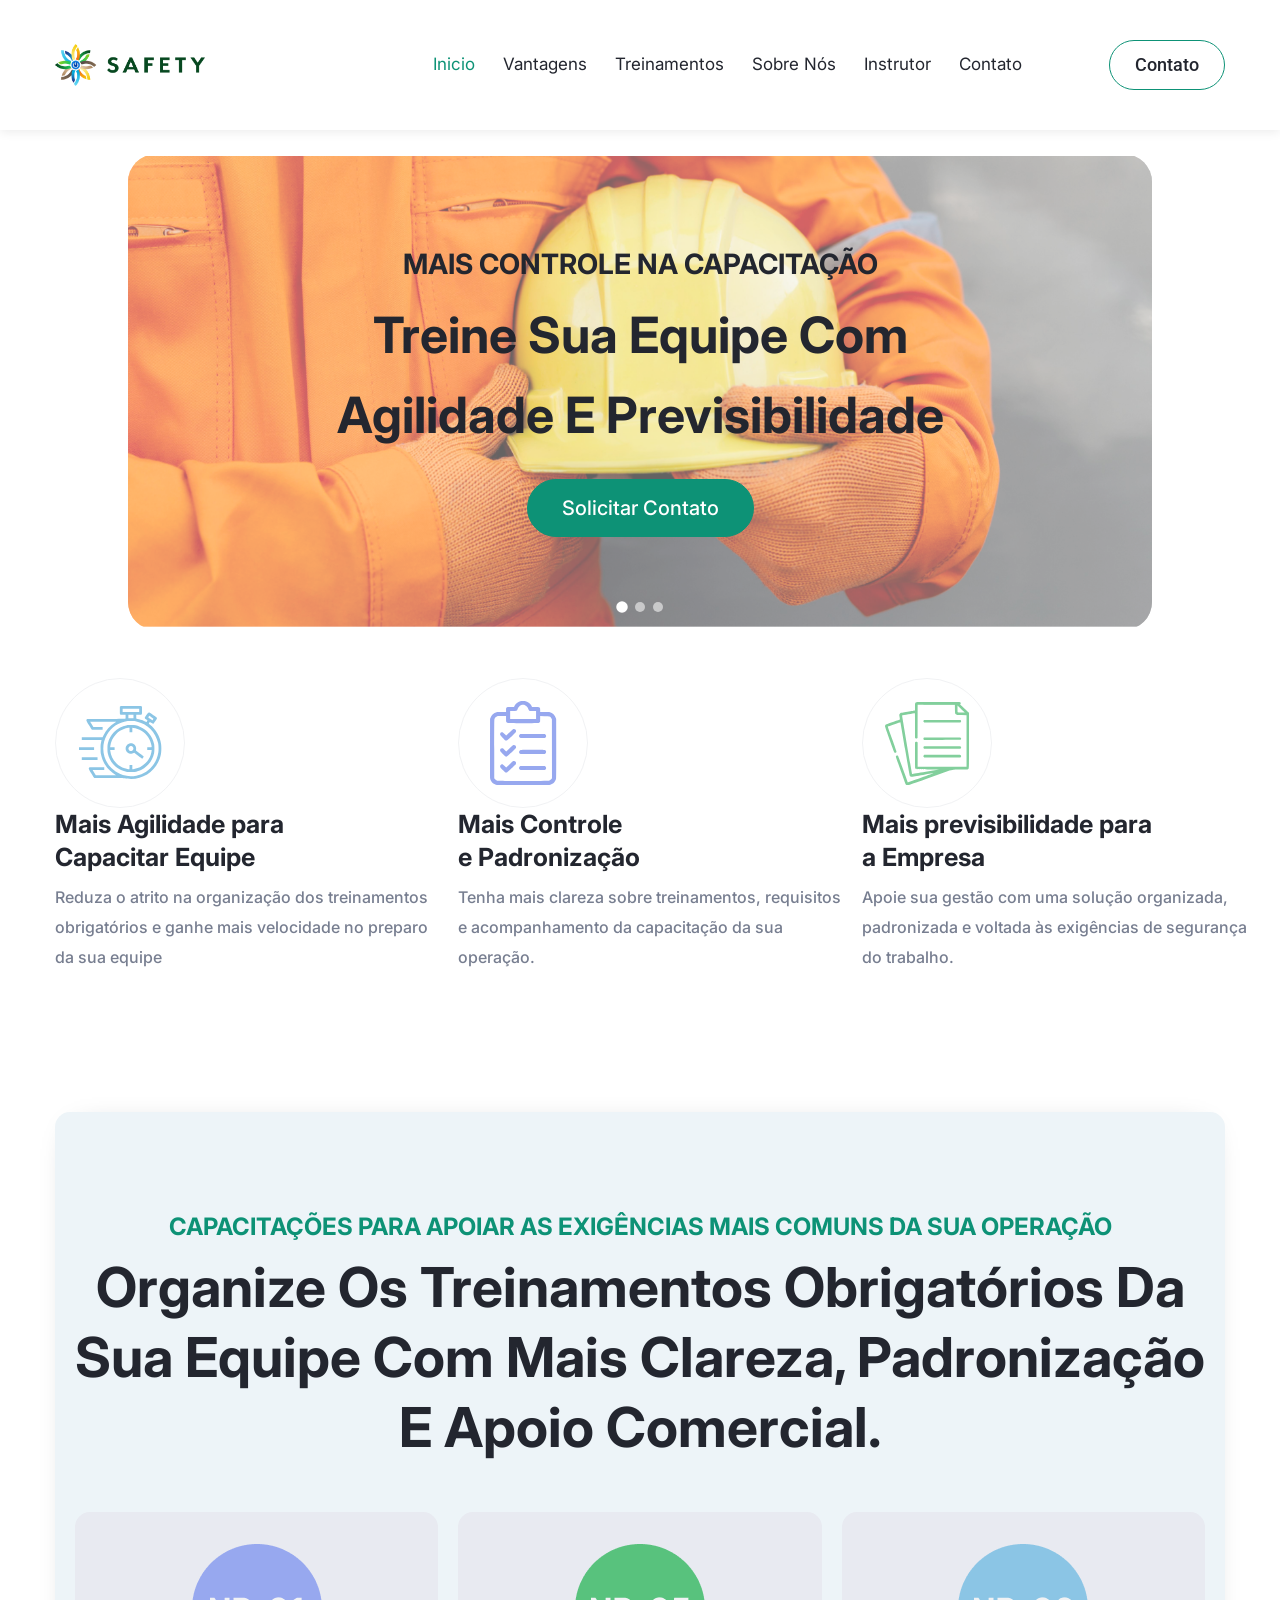
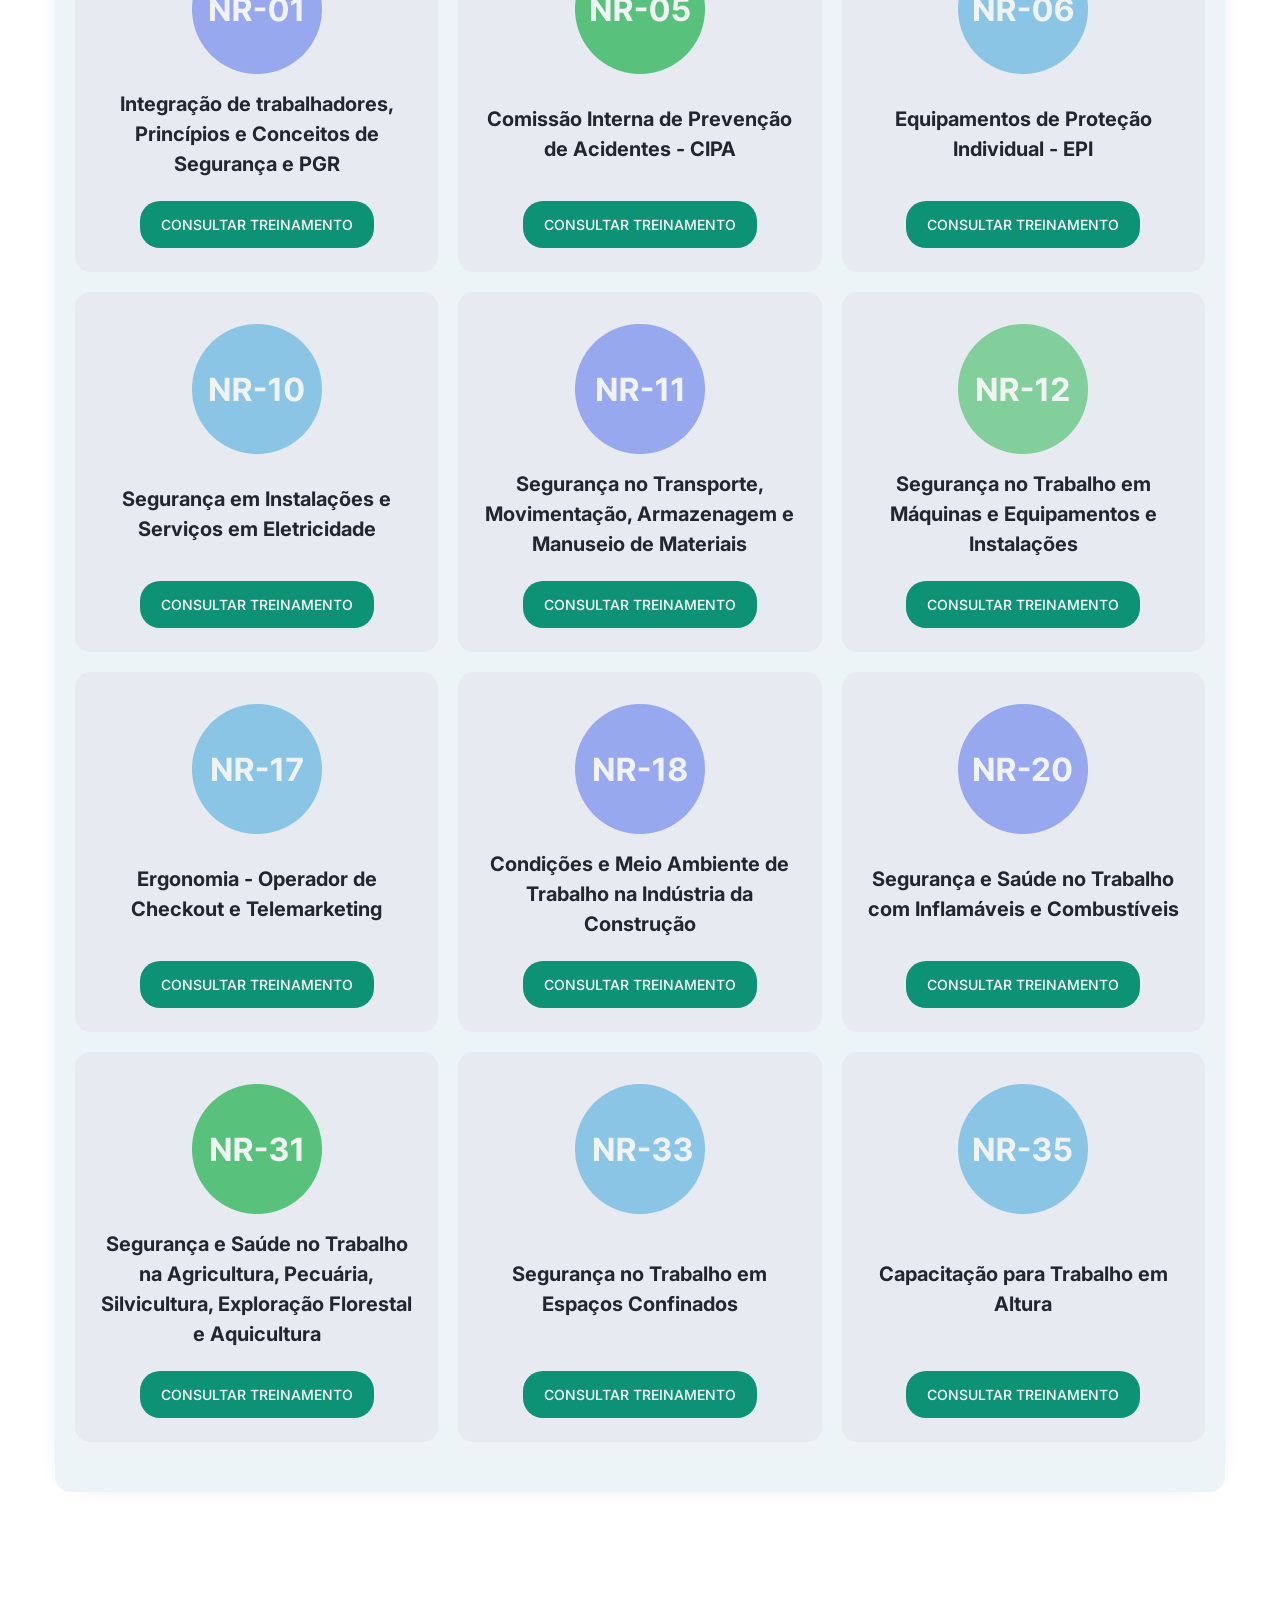
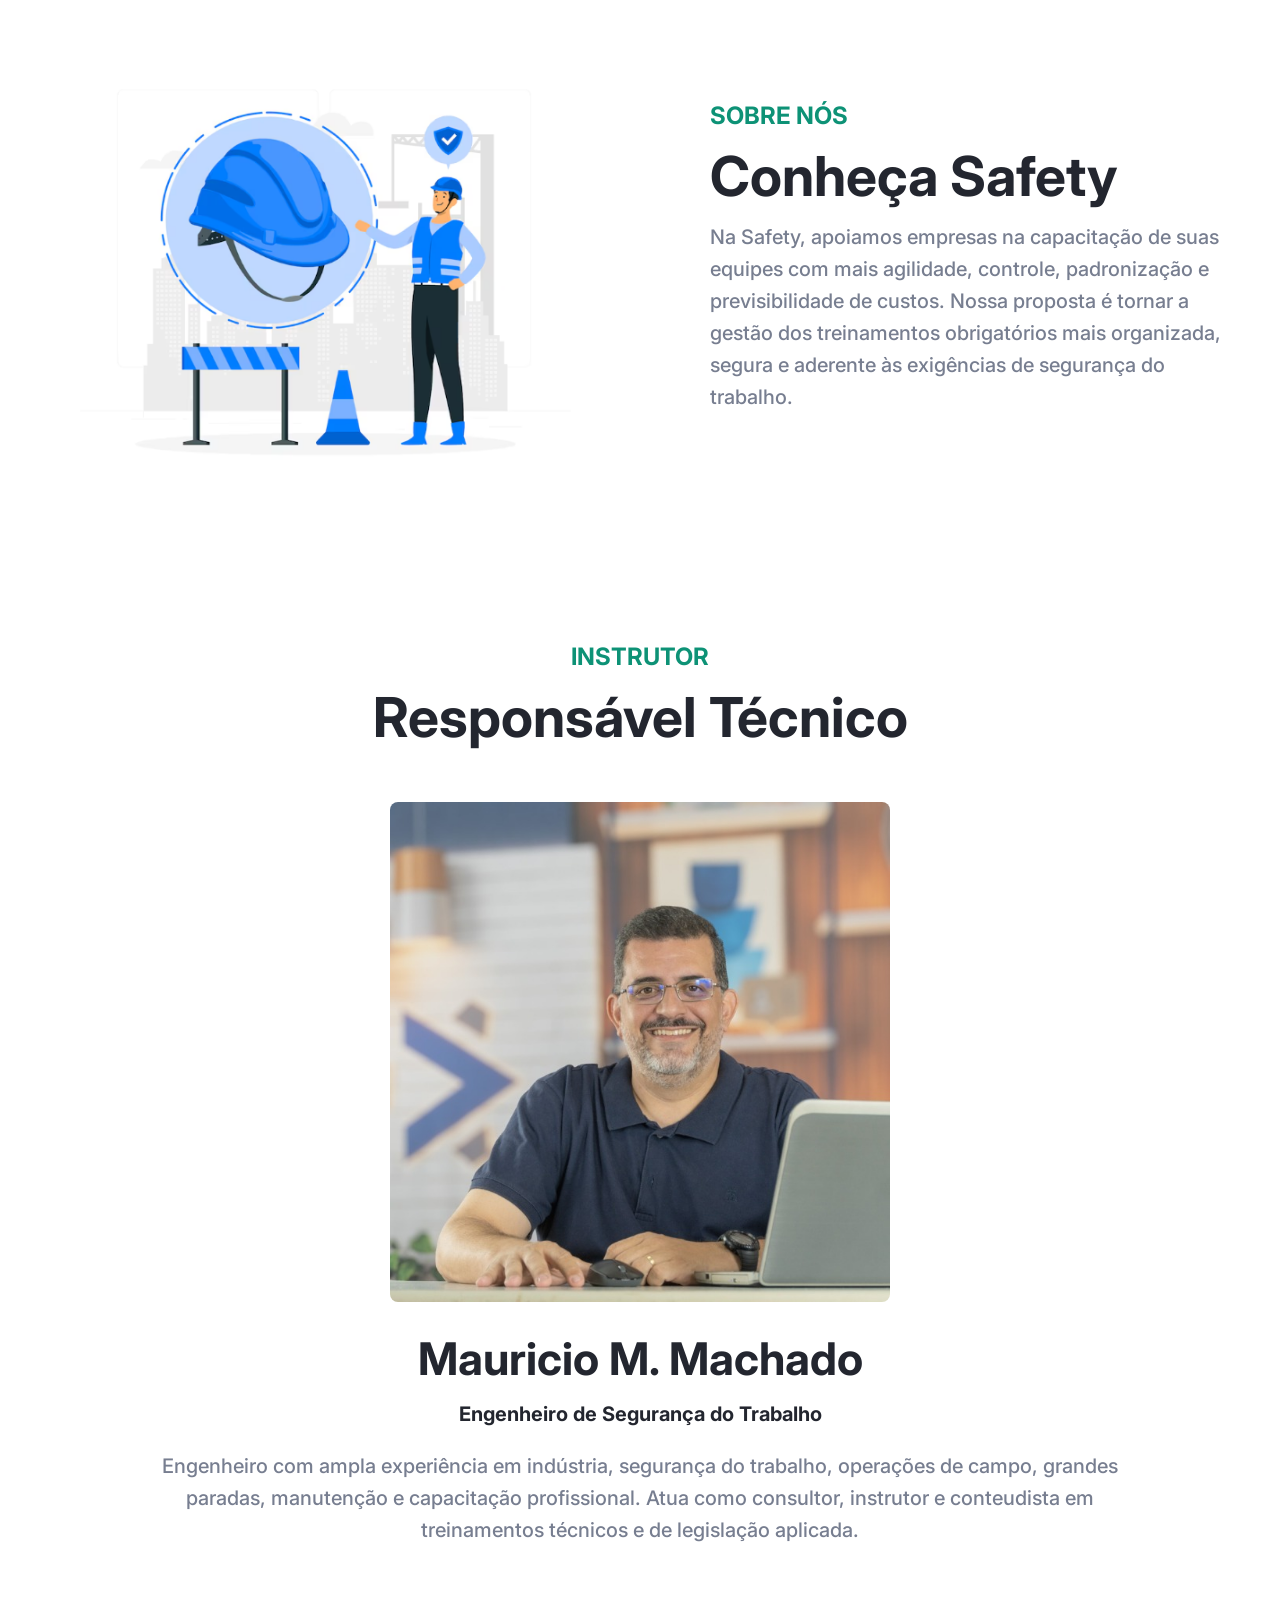
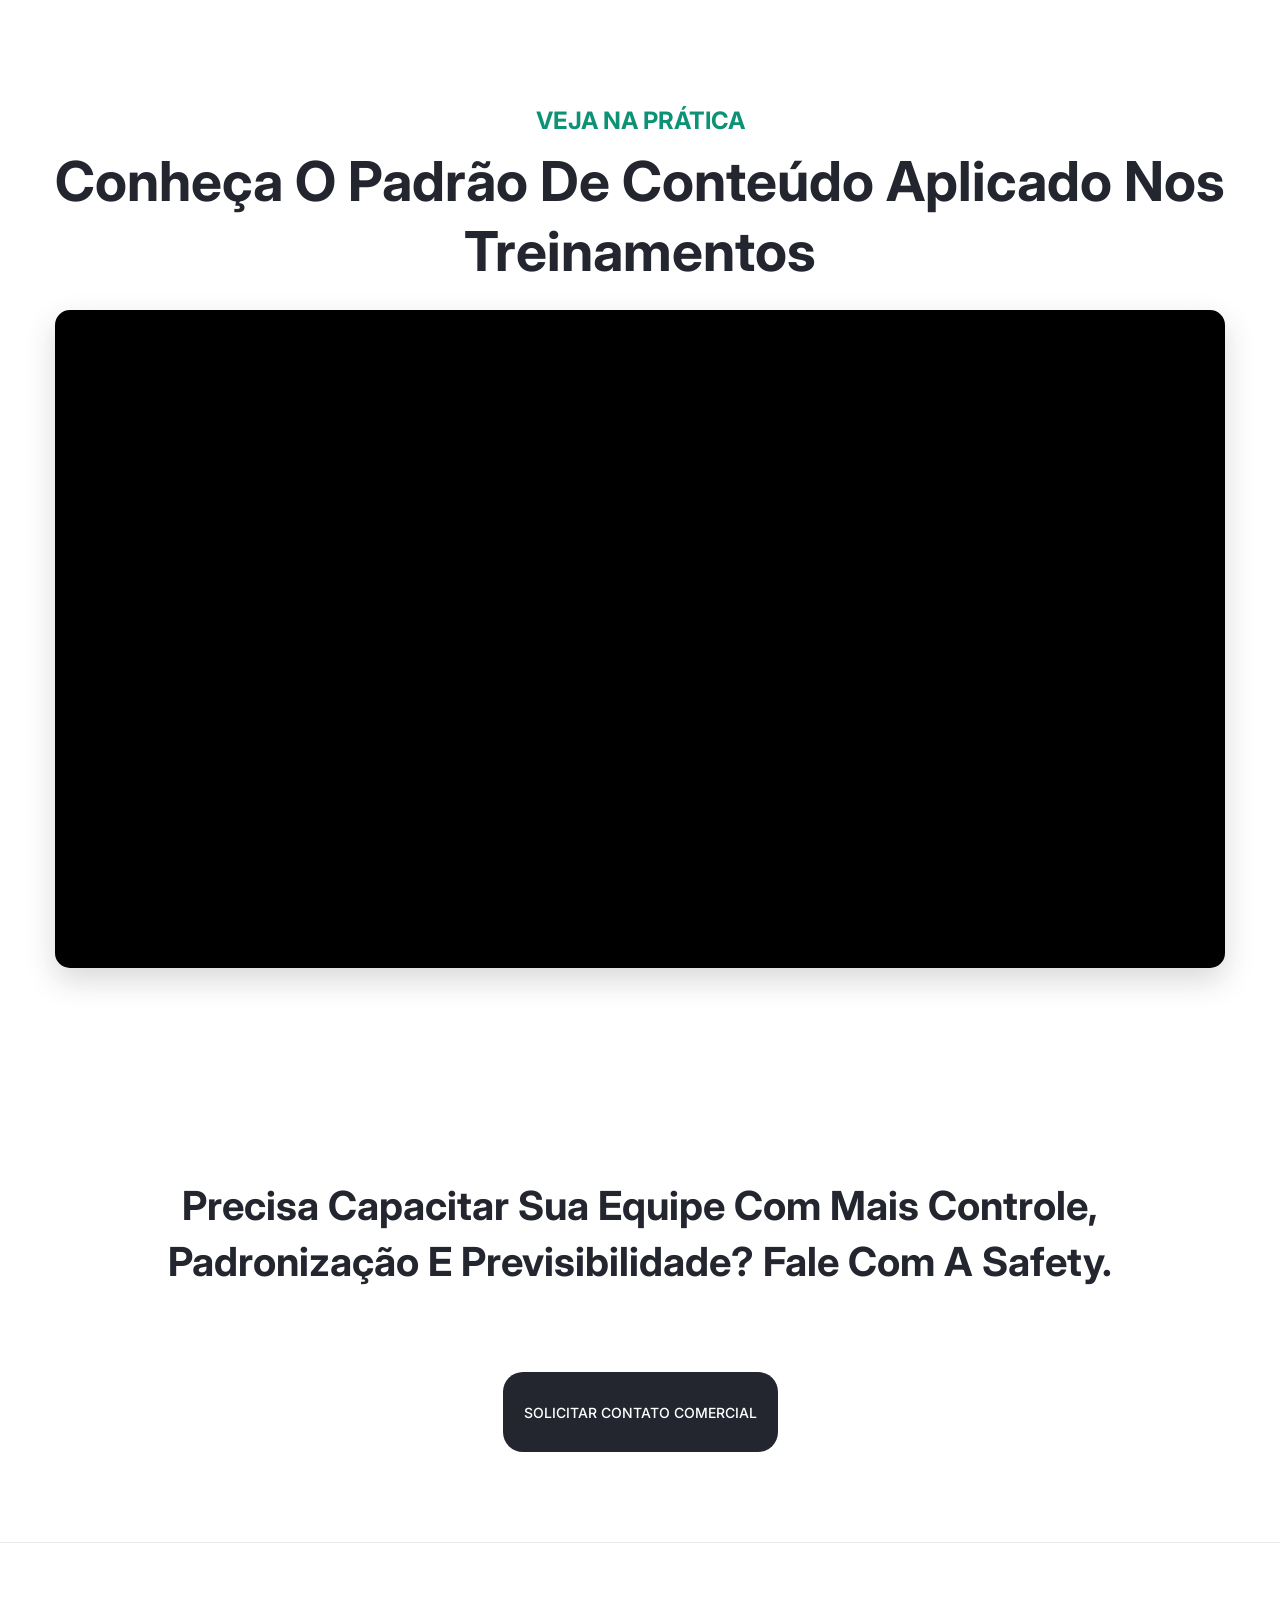
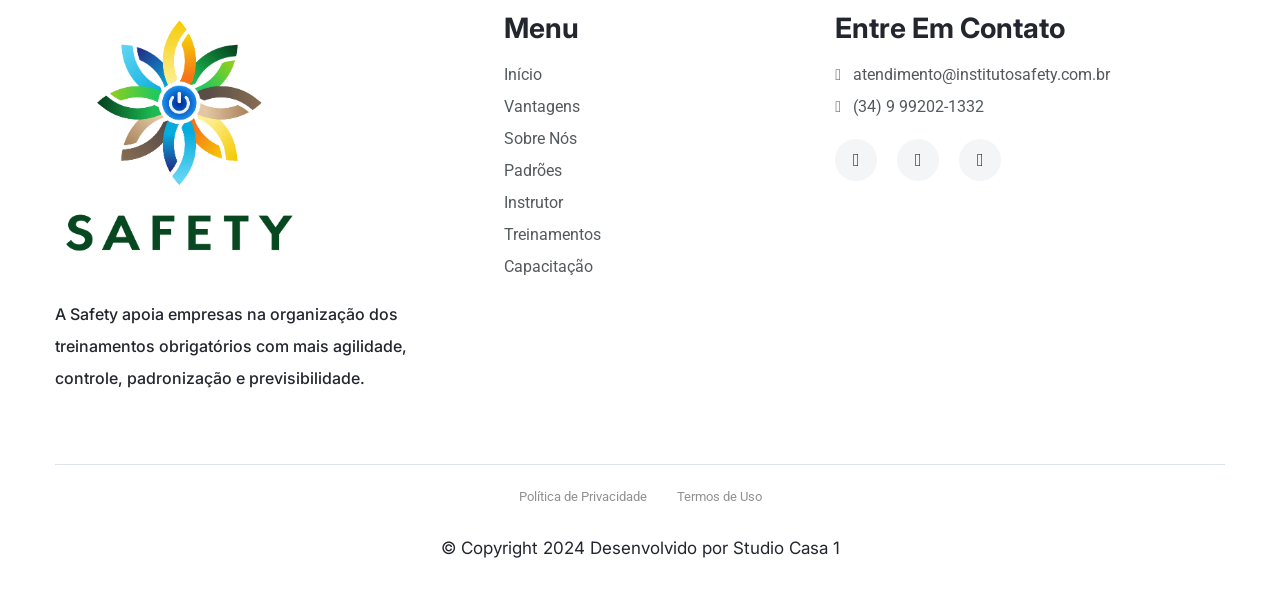
==== index.html @ 274b5aa4 "posicionamento header" ====
<!DOCTYPE html>

<html lang="pt-BR">
<head>
<title>Instituto Safety - Treinamentos Online de Segurança do Trabalho</title>
<meta content="Instituto Safety - Treinamentos online de segurança do trabalho. Treine com praticidade, sem sair do lugar, rápido, fácil e online!" name="description"/>
<meta charset="utf-8"/>
<meta content="width=device-width, initial-scale=1.0" name="viewport"/>
<link href="assets/images/cropped-logo-mauricio-16-32x32.png" rel="icon" sizes="32x32" type="image/png"/>
<link href="assets/images/cropped-logo-mauricio-16-192x192.png" rel="icon" sizes="192x192" type="image/png"/>
<link href="assets/images/cropped-logo-mauricio-16-180x180.png" rel="apple-touch-icon"/>
<link href="https://fonts.googleapis.com" rel="preconnect"/>
<link crossorigin="" href="https://fonts.gstatic.com" rel="preconnect"/>
<link href="https://fonts.googleapis.com/css2?family=Roboto:wght@300;400;500;700&amp;family=Inter:wght@400;500;600;700;800&amp;display=swap" rel="stylesheet"/>
<link href="assets/css/font-awesome.min.css" rel="stylesheet"/>
<link href="assets/css/fa-brands.min.css" rel="stylesheet"/>
<link href="assets/css/fa-solid.min.css" rel="stylesheet"/>
<link href="assets/css/style.css" rel="stylesheet"/>
</head>
<body>
<header class="site-header" id="topo">
<div class="container site-header__container">
<div class="site-header__brand">
<a aria-label="Instituto Safety - Início" href="index.html">
<img alt="Instituto Safety" src="assets/images/logo-mauricio-02.png"/>
</a>
</div>
<nav aria-label="Navegação principal" class="site-nav">
<button aria-controls="primary-menu" aria-expanded="false" class="site-nav__toggle" type="button">
  <span class="sr-only">Abrir menu</span>
  <span class="hamburger"></span>
  
</button>
<ul class="site-nav__menu" id="primary-menu">
<li><a href="index.html#inicio">Inicio</a></li>
<li><a href="index.html#vantagens">Vantagens</a></li>
<li><a href="index.html#treinamentos">Treinamentos</a></li>
<li><a href="index.html#sobre">Sobre Nós</a></li>
<li><a href="index.html#instrutor">Instrutor</a></li>
<li><a href="index.html#contato">Contato</a></li>
</ul>
</nav>
<div class="site-header__cta">
<a class="button button--outline" href="https://api.whatsapp.com/send?phone=5534992021332" rel="noopener" target="_blank">contato</a>
</div>
</div>
</header>
<main id="conteudo">
<section aria-label="Apresentação" class="hero" id="inicio">
<div class="hero-slider" data-autoplay="20000">
<div class="hero-slider__track">
    <!--SLIDE 1-->
<article aria-hidden="false" class="hero-slide is-active" data-slide="1">
<div class="hero-slide__bg" style="background-image: url('./assets/images/safety-nr1-curso-1-1.png');"></div>
<div class="hero-slide__overlay"></div>
<div class="hero-slide__inner">
<div class="hero-slide__content">
<p class="hero-slide__eyebrow">Mais controle na capacitação</p>
<h2 class="hero-slide__title">Treine sua equipe com agilidade e previsibilidade</h2>
<a class="hero-slide__button" href="https://api.whatsapp.com/send?phone=5534992021332" rel="noopener" target="_blank">Solicitar Contato</a>
</div>
</div>
</article>

<!--SLIDE 2-->
<article aria-hidden="true" class="hero-slide" data-slide="2">
<div class="hero-slide__bg" style="background-image: url('./assets/images/serious-man-looking-laptop-scaled.jpg');"></div>
<div class="hero-slide__overlay"></div>
<div class="hero-slide__inner">
<div class="hero-slide__content">
<p class="hero-slide__eyebrow">Mais organização, padronização</p>
<h2 class="hero-slide__title"> e conformidade com as exigências de segurança do trabalho</h2>
<a class="hero-slide__button" href="https://api.whatsapp.com/send?phone=5534992021332" rel="noopener" target="_blank">Falar com Especialista</a>
</div>
</div>
</article>

<!--SLIDE 3-->
<article aria-hidden="true" class="hero-slide" data-slide="3">
<div class="hero-slide__bg" style="background-image: url('./assets/images/men-warehouse-working-laptop-scaled.jpg');"></div>
<div class="hero-slide__overlay"></div>
<div class="hero-slide__inner">
<div class="hero-slide__content">
<p class="hero-slide__eyebrow">Conformidade com mais clareza</p>
<h2 class="hero-slide__title">Apoio para empresas que precisam capacitar equipes com eficiencia</h2>
<a class="hero-slide__button" href="https://api.whatsapp.com/send?phone=5534992021332" rel="noopener" target="_blank">Quero Entender a Solução</a>
</div>
</div>
</article>
</div>

<!--BOTÕES QUE CONTROLAM OS SLIDES-->
<div aria-label="Paginação do slider" class="hero-slider__pagination">
<button aria-label="Ir para slide 1" class="hero-slider__dot is-active" data-slide="0" type="button"></button>
<button aria-label="Ir para slide 2" class="hero-slider__dot" data-slide="1" type="button"></button>
<button aria-label="Ir para slide 3" class="hero-slider__dot" data-slide="2" type="button"></button>
</div>
</div>
</section>

<!--SEÇÃO HORIZONTAL DAS VANTAGENS-->
<section class="section section--features" id="vantagens">
<div class="container-vantagens">
<div class="features-grid">
<article class="feature-card reveal" style="--delay:120ms">
<div class="feature-card__icon"><img alt="" src="assets/images/Frame-23.svg"/>
<div class="feature-card__body">
<h2>Mais Agilidade para<br>Capacitar Equipe</h2>
<p>Reduza o atrito na organização dos treinamentos obrigatórios e ganhe mais velocidade no preparo da sua equipe</p>
</div></div>
</article>
<article class="feature-card reveal" style="--delay:240ms">
<div class="feature-card__icon"><img alt="" src="assets/images/Frame-24.svg"/>
<div class="feature-card__body">
<h2>Mais Controle <br>e Padronização</h2>
<p>Tenha mais clareza sobre treinamentos, requisitos e acompanhamento da capacitação da sua operação.</p>
</div></div>
</article>
<article class="feature-card reveal" style="--delay:360ms">
<div class="feature-card__icon"><img alt="" src="assets/images/Frame-9.svg"/>
<div class="feature-card__body">
<h2>Mais previsibilidade para<br>a Empresa</h2>
<p>Apoie sua gestão com uma solução organizada, padronizada e voltada às exigências de segurança do trabalho.</p>
</div></div>
</div>
</article>
</div>
</div>
</section>

<!--SEÇÃO DE TREINAMENTOS-->

<section class="section section--trainings" id="treinamentos">
<div class="container trainings-shell">
<p class="eyebrow eyebrow--center trainings-shell__eyebrow">Capacitações para apoiar as exigências mais comuns da sua operação</p>
<h2 class="section-title section-title--center">Organize os treinamentos obrigatórios da sua equipe com mais clareza, padronização e apoio comercial.</h2>
<div class="trainings-grid">
<article class="training-card">
<div class="training-card__icon"><img alt="" src="assets/images/nr-01.png"/></div>
<div class="training-card__content">
<h3>Integração de trabalhadores, Princípios e Conceitos de Segurança e PGR</h3>
</div>
<div class="training-card__action">
<a class="button button--pill" href="https://api.whatsapp.com/send?phone=5534992021332" rel="noopener" target="_blank">Consultar Treinamento</a>
</div>
</article>
<article class="training-card">
<div class="training-card__icon"><img alt="" src="assets/images/nr-05.png"/></div>
<div class="training-card__content">
<h3>Comissão Interna de Prevenção de Acidentes - CIPA</h3>
</div>
<div class="training-card__action">
<a class="button button--pill" href="https://api.whatsapp.com/send?phone=5534992021332" rel="noopener" target="_blank">Consultar Treinamento</a>
</div>
</article>
<article class="training-card">
<div class="training-card__icon"><img alt="" src="assets/images/Group-3.png"/></div>
<div class="training-card__content">
<h3>Equipamentos de Proteção Individual - EPI</h3>
</div>
<div class="training-card__action">
<a class="button button--pill" href="https://api.whatsapp.com/send?phone=5534992021332" rel="noopener" target="_blank">Consultar Treinamento</a>
</div>
</article>
<article class="training-card">
<div class="training-card__icon"><img alt="" src="assets/images/Group-4.png"/></div>
<div class="training-card__content">
<h3>Segurança em Instalações e Serviços em Eletricidade</h3>
</div>
<div class="training-card__action">
<a class="button button--pill" href="https://api.whatsapp.com/send?phone=5534992021332" rel="noopener" target="_blank">Consultar Treinamento</a>
</div>
</article>
<article class="training-card">
<div class="training-card__icon"><img alt="" src="assets/images/Group-5.png"/></div>
<div class="training-card__content">
<h3>Segurança no Transporte, Movimentação, Armazenagem e Manuseio de Materiais</h3>
</div>
<div class="training-card__action">
<a class="button button--pill" href="https://api.whatsapp.com/send?phone=5534992021332" rel="noopener" target="_blank">Consultar Treinamento</a>
</div>
</article>
<article class="training-card">
<div class="training-card__icon"><img alt="" src="assets/images/Group-6.png"/></div>
<div class="training-card__content">
<h3>Segurança no Trabalho em Máquinas e Equipamentos e Instalações</h3>
</div>
<div class="training-card__action">
<a class="button button--pill" href="https://api.whatsapp.com/send?phone=5534992021332" rel="noopener" target="_blank">Consultar Treinamento</a>
</div>
</article>
<article class="training-card">
<div class="training-card__icon"><img alt="" src="assets/images/Group-8.png"/></div>
<div class="training-card__content">
<h3>Ergonomia - Operador de Checkout e Telemarketing</h3>
</div>
<div class="training-card__action">
<a class="button button--pill" href="https://api.whatsapp.com/send?phone=5534992021332" rel="noopener" target="_blank">Consultar Treinamento</a>
</div>
</article>
<article class="training-card">
<div class="training-card__icon"><img alt="" src="assets/images/Group-9-1.png"/></div>
<div class="training-card__content">
<h3>Condições e Meio Ambiente de Trabalho na Indústria da Construção</h3>
</div>
<div class="training-card__action">
<a class="button button--pill" href="https://api.whatsapp.com/send?phone=5534992021332" rel="noopener" target="_blank">Consultar Treinamento</a>
</div>
</article>
<article class="training-card">
<div class="training-card__icon"><img alt="" src="assets/images/Group-10.png"/></div>
<div class="training-card__content">
<h3>Segurança e Saúde no Trabalho com Inflamáveis e Combustíveis</h3>
</div>
<div class="training-card__action">
<a class="button button--pill" href="https://api.whatsapp.com/send?phone=5534992021332" rel="noopener" target="_blank">Consultar Treinamento</a>
</div>
</article>
<article class="training-card">
<div class="training-card__icon"><img alt="" src="assets/images/Group-11.png"/></div>
<div class="training-card__content">
<h3>Segurança e Saúde no Trabalho na Agricultura, Pecuária, Silvicultura, Exploração Florestal e Aquicultura</h3>
</div>
<div class="training-card__action">
<a class="button button--pill" href="https://api.whatsapp.com/send?phone=5534992021332" rel="noopener" target="_blank">Consultar Treinamento</a>
</div>
</article>
<article class="training-card">
<div class="training-card__icon"><img alt="" src="assets/images/Group-12.png"/></div>
<div class="training-card__content">
<h3>Segurança no Trabalho em Espaços Confinados</h3>
</div>
<div class="training-card__action">
<a class="button button--pill" href="https://api.whatsapp.com/send?phone=5534992021332" rel="noopener" target="_blank">Consultar Treinamento</a>
</div>
</article>
<article class="training-card">
<div class="training-card__icon"><img alt="" src="assets/images/Group-13.png"/></div>
<div class="training-card__content">
<h3>Capacitação para Trabalho em Altura</h3>
</div>
<div class="training-card__action">
<a class="button button--pill" href="https://api.whatsapp.com/send?phone=5534992021332" rel="noopener" target="_blank">Consultar Treinamento</a>
</div>
</article>
</div>
</div>
</section>

<!--seção sobre nós-->

<section class="section section--about" id="sobre">
<div class="container about-grid">
<div class="about-grid__media reveal">
<img alt="Dashboard Instituto Safety" src="assets/images/Captura-de-tela-2024-03-26-144042.png"/>
</div>
<div class="about-grid__content">
<p class="eyebrow">Sobre nós</p>
<h2 class="section-title">Conheça Safety</h2>
<p class="lead">Na Safety, apoiamos empresas na capacitação de suas equipes com mais agilidade, controle, padronização e previsibilidade de custos. Nossa proposta é tornar a gestão dos treinamentos obrigatórios mais organizada, segura e aderente às exigências de segurança do trabalho.</p>
</div>
</div>
</section>


<section class="section section--instructor" id="instrutor">
<div class="container">
<p class="eyebrow eyebrow--center">Instrutor</p>
<h2 class="section-title section-title--center">Responsável técnico</h2>
<article class="instructor-card reveal">
<div class="instructor-card__photo">
<img alt="Mauricio M. Machado" src="assets/images/Mauricio-M-Machado.jpeg"/>
</div>
<div class="instructor-card__body">
<h3>Mauricio M. Machado</h3>
<p class="instructor-card__role"><strong>Engenheiro de Segurança do Trabalho</strong></p>
<p>Engenheiro com ampla experiência em indústria, segurança do trabalho, operações de campo, grandes paradas, manutenção e capacitação profissional. Atua como consultor, instrutor e conteudista em treinamentos técnicos e de legislação aplicada.</p>
</div>
</article>
</div>
</section>


<section class="section section--video" id="capacitacao">
<div class="container">
<p class="eyebrow eyebrow--center">Veja na Prática</p>
<h2 class="section-title section-title--center">Conheça o padrão de conteúdo aplicado nos treinamentos</h2>
<div class="video-frame reveal">
<div class="video-frame__ratio">
<iframe allow="accelerometer; autoplay; clipboard-write; encrypted-media; gyroscope; picture-in-picture; web-share" allowfullscreen="" loading="lazy" src="https://www.youtube-nocookie.com/embed/5kz63E_BZTw?start=114&amp;rel=0&amp;modestbranding=1" title="Conteúdo de Capacitação - Instituto Safety"></iframe>
</div>
</div>
</div>
</section>

<!--SEÇÃO FINAL-->

<section class="section section--cta">
<div class="container">
<div class="cta-panel">
<h2>Precisa capacitar sua equipe com mais controle, padronização e previsibilidade? Fale com a Safety.</h2>
</div>
</div>
<div class="training-card__action-final">
<a class="button button--pill-final" href="https://api.whatsapp.com/send?phone=5534992021332" rel="noopener" target="_blank">Solicitar contato comercial</a>
</div>
</section>
</main>

<!--Seção Footer-->

<footer class="site-footer">
<div class="container">
<div class="site-footer__top">
<div class="site-footer__column site-footer__column--brand">
<a aria-label="Instituto Safety - Início" class="site-footer__logo" href="index.html">
<img alt="Instituto Safety" src="assets/images/logo-mauricio-16.png"/>
</a>
<p class="site-footer__summary">A Safety apoia empresas na organização dos treinamentos obrigatórios com mais agilidade, controle, padronização e previsibilidade.</p>
</div>
<div class="site-footer__column">
<h2 class="site-footer__title">menu</h2>
<ul class="site-footer__links">
<li><a href="index.html#inicio">Início</a></li>
<li><a href="index.html#vantagens">Vantagens</a></li>
<li><a href="index.html#sobre">Sobre Nós</a></li>
<li><a href="index.html#normas">Padrões</a></li>
<li><a href="index.html#instrutor">Instrutor</a></li>
<li><a href="index.html#treinamentos">Treinamentos</a></li>
<li><a href="index.html#capacitacao">Capacitação</a></li>
</ul>
</div>
<div class="site-footer__column" id="contato">
<h2 class="site-footer__title">Entre em Contato</h2>
<ul class="site-footer__contact">
<li><a href="mailto:atendimento@institutosafety.com.br"><i aria-hidden="true" class="far fa-envelope"></i><span>atendimento@institutosafety.com.br</span></a></li>
<li><a href="tel:+5534992021332"><i aria-hidden="true" class="fas fa-phone-alt"></i><span>(34) 9 99202-1332</span></a></li>
</ul>
<div class="site-footer__social">
<a aria-label="LinkedIn" href="https://www.linkedin.com/company/instituto-safety/" rel="noopener" target="_blank"><i aria-hidden="true" class="fab fa-linkedin-in"></i></a>
<a aria-label="YouTube" href="https://www.youtube.com/@institutosafety" rel="noopener" target="_blank"><i aria-hidden="true" class="fab fa-youtube"></i></a>
<a aria-label="Instagram" href="https://www.instagram.com/institutosafety" rel="noopener" target="_blank"><i aria-hidden="true" class="fab fa-instagram"></i></a>
</div>
</div>
</div>
<div class="site-footer__bottom">
<nav aria-label="Links legais" class="site-footer__legal">
<a href="politica-de-privacidade.html">Política de Privacidade</a>
<a href="termos-de-uso.html">Termos de Uso</a>
</nav>
<p class="site-footer__copyright">© Copyright 2024 Desenvolvido por <a href="https://studiocasa1.design/" rel="noopener" target="_blank">Studio Casa 1</a></p>
</div>
</div>
</footer>
<script defer="" src="assets/js/main.js"></script>
<script>
document.addEventListener("DOMContentLoaded", function () {
  const header = document.querySelector(".site-header");

  if (!header) return;

  function handleScroll() {
    if (window.innerWidth <= 768) {
      if (window.scrollY > 50) {
        header.classList.add("header-hidden");
      } else {
        header.classList.remove("header-hidden");
      }
    } else {
      header.classList.remove("header-hidden");
    }
  }

  window.addEventListener("scroll", handleScroll);
  window.addEventListener("resize", handleScroll);
  handleScroll();
});
</script>
</body>
</html>
---- assets/css/fa-brands.min.css ----
/*!
 * Font Awesome Free 5.15.3 by @fontawesome - https://fontawesome.com
 * License - https://fontawesome.com/license/free (Icons: CC BY 4.0, Fonts: SIL OFL 1.1, Code: MIT License)
 */
@font-face{font-family:"Font Awesome 5 Brands";font-style:normal;font-weight:400;font-display:block;src:url(../webfonts/fa-brands-400.eot);src:url(../webfonts/fa-brands-400.eot%3F) format("embedded-opentype"),url(../webfonts/fa-brands-400.woff2) format("woff2"),url(../webfonts/fa-brands-400.woff) format("woff"),url(../webfonts/fa-brands-400.ttf) format("truetype"),url(../webfonts/fa-brands-400.svg) format("svg")}.fab{font-family:"Font Awesome 5 Brands";font-weight:400}
---- assets/css/fa-solid.min.css ----
/*!
 * Font Awesome Free 5.15.3 by @fontawesome - https://fontawesome.com
 * License - https://fontawesome.com/license/free (Icons: CC BY 4.0, Fonts: SIL OFL 1.1, Code: MIT License)
 */
@font-face{font-family:"Font Awesome 5 Free";font-style:normal;font-weight:900;font-display:block;src:url(../webfonts/fa-solid-900.eot);src:url(../webfonts/fa-solid-900.eot%3F) format("embedded-opentype"),url(../webfonts/fa-solid-900.woff2) format("woff2"),url(../webfonts/fa-solid-900.woff) format("woff"),url(../webfonts/fa-solid-900.ttf) format("truetype"),url(../webfonts/fa-solid-900.svg) format("svg")}.fa,.fas{font-family:"Font Awesome 5 Free";font-weight:900}
---- assets/css/style.css ----
:root{
  --color-primary:#0d9276;
  --color-dark:#23262f;
  --color-text:#777e90;
  --color-muted:#909192;
  --color-surface:#ffffff;
  --color-soft:#edf4f8;
  --color-soft-alt:#e8eaf1;
  --shadow-soft:0 0 33px -25px #87888a;
  --shadow-header:0 2px 10px rgba(0,0,0,.08);
  --shadow-header-strong:0 2px 20px rgba(0,0,0,.15);
  --radius-lg:15px;
  --radius-pill:20px;
  --container:1170px;
  --header-height:96px;
}

*,
*::before,
*::after{box-sizing:border-box}

html{scroll-behavior:smooth}
body{
  margin:0;
  font-family:"Roboto",sans-serif;
  font-size:16px;
  line-height:1.5;
  color:var(--color-text);
  background:#fff;
}
img{display:block;max-width:100%;height:auto}
a{text-decoration:none;color:inherit}
button{font:inherit}
iframe{border:0;width:100%}

.sr-only,
.skip-link{
  position:absolute;
  width:1px;
  height:1px;
  padding:0;
  margin:-1px;
  overflow:hidden;
  clip:rect(0,0,0,0);
  white-space:nowrap;
  border:0;
}
.skip-link:focus{
  position:fixed;
  top:12px;
  left:12px;
  width:auto;
  height:auto;
  margin:0;
  clip:auto;
  padding:10px 14px;
  background:#000;
  color:#fff;
  z-index:2000;
    align-items: center;

}

.container{
  width:min(100% - 32px, var(--container));
  margin-inline:auto;
  
}

.container-vantagens {
  width:min(100% - 32px, var(--container));
  margin-inline:auto;
  
}

.site-header{
  position:sticky;
  top:0;
  z-index:1000;
  background:#ffffffb0;
  box-shadow:var(--shadow-header);
  transition:box-shadow .3s ease;
  height: 130px;
  display: flex;
    align-items: center;
  justify-content: center;

}
.site-header.is-scrolled{box-shadow:var(--shadow-header-strong)}

.site-header__container{
  min-height:var(--header-height);
  display:grid;
  grid-template-columns:minmax(190px, 290px) 1fr auto;
  align-items:center;
  justify-content: center;
  gap:24px;

}
.site-header__brand img{width:min(100%,150px)}

.site-nav{display:flex;justify-content:center}
.site-nav__menu{
  display:flex;
  flex-wrap:wrap;
  align-items:center;
  justify-content:center;
  gap:4px;
  list-style:none;
  margin:0;
  padding:0;
}
.site-nav__menu a{
  display:block;
  padding:8px 12px;
  font-family:"Inter",sans-serif;
  font-size:17px;
  font-weight:400;
  text-transform:capitalize;
  color:var(--color-dark);
  transition:color .3s ease;
}
.site-nav__menu a:hover,
.site-nav__menu a.is-active{color:var(--color-primary)}
.site-nav__toggle{
  display:none;
  align-items:center;
  justify-content:center;
  width:48px;
  height:48px;
  border:1px solid var(--color-primary);
  border-radius:4px;
  background:transparent;
  color:var(--color-primary);
  cursor:pointer;
}
.site-header__cta{display:flex;justify-content:flex-end}

.button{
  display:inline-flex;
  align-items:center;
  justify-content:center;
  text-align:center;
  border:1px solid transparent;
  transition:all .3s ease;
  cursor:pointer;
}
.button--outline{
  padding:12px 25px;
  border-color:var(--color-primary);
  border-radius:50px;
  color:var(--color-dark);
  background:transparent;
  font-size:18px;
  font-weight:500;
  line-height:24px;
  text-transform:capitalize;
}
.button--outline:hover{
  color:#fff;
  background:var(--color-primary);
}
.button--primary{
  padding:16px 30px;
  border-radius:3px;
  background:var(--color-primary);
  color:#fff;
  font-family:"Inter",sans-serif;
  font-weight:500;
  text-transform:uppercase;
  letter-spacing:.02em;
}
.button--primary:hover{
  transform:translateY(-1px);
  filter:brightness(.95);
}
.button--pill{
  padding:12px 20px;
  border-radius:20px;
  background:var(--color-primary);
  color:#fff;
  font-family:"Inter",sans-serif;
  font-size:14px;
  font-weight:500;
  text-transform:uppercase;
}
.button--pill:hover{transform:translateY(-1px)}


.hero{
  display:flex;
  align-items:center;
  justify-content:center;
  padding:24px 0 48px;
}
.hero-slider{
  position:relative;
  width:min(80vw, var(--container));
  margin:0 auto;
}
.hero-slider__track{
  position:relative;
  width:100%;
  height:476px;
  border-radius:28px;
  overflow:hidden;
}
.hero-slide{
  position:absolute;
  inset:0;
  width:100%;
  height:100%;
  overflow:hidden;
  opacity:0;
  visibility:hidden;
  pointer-events:none;
  transition:opacity 1.2s ease;
}
.hero-slide.is-active{
  opacity:1;
  visibility:visible;
  pointer-events:auto;
  z-index:2;
}
.hero-slide__bg,
.hero-slide__overlay,
.hero-slide__inner{
  position:absolute;
  inset:0;
  z-index:2;
  display:flex;
  align-items:center;
  justify-content:center;
  padding:20px;
  text-align:center;
}
.hero-slide__bg{
  background-repeat:no-repeat;
  background-size:cover;
  background-position:center center;
  z-index:0;
}
.hero-slide__overlay{
  background-color:rgba(255,255,255,.388);
  z-index:1;
}
.hero-slide__inner{
  z-index:2;
  display:flex;
  align-items:center;
  justify-content:center;
  padding:20px;
  text-align:center;
}
.hero-slide__content{
  width:100%;
  max-width:63%;
  margin:0 auto;
}
.hero-slide__eyebrow{
  margin:0 0 14px;
  color:var(--color-dark);
  font-family:"Inter",sans-serif;
  font-size:28px;
  font-weight:700;
  line-height:33px;
  text-transform:uppercase;
  animation:fadeInRight .9s ease both;
}
.hero-slide__title{
  margin:0;
  color:var(--color-dark);
  font-family:"Inter",sans-serif;
  font-size:50px;
  font-weight:700;
  line-height:80px;
  text-transform:capitalize;
  animation:fadeInRight 1.05s ease both;
}
.hero-slide__button{
  display:inline-flex;
  align-items:center;
  justify-content:center;
  margin-top:24px;
  padding:16px 34px;
  border:1px solid var(--color-primary);
  border-radius:100px;
  background-color:var(--color-primary);
  color:#fff;
  font-family:"Inter",sans-serif;
  font-size:20px;
  font-weight:500;
  line-height:24px;
  text-transform:capitalize;
  text-decoration:none;
  white-space:nowrap;
  transition:all .3s ease;
  animation:fadeInRight 1.2s ease both;
}
.hero-slide__button:hover{
  background-color:#fff;
  border-color:#fff;
  color:var(--color-dark);
}
.hero-slider__pagination{
  position:absolute;
  inset:auto 0 18px;
  display:flex;
  justify-content:center;
  gap:8px;
  z-index:3;
}
.hero-slider__dot{
  width:10px;
  height:10px;
  padding:0;
  border:0;
  border-radius:50%;
  background:rgba(255,255,255,.55);
  cursor:pointer;
  transition:background .3s ease, transform .3s ease;
}
.hero-slider__dot.is-active{
  background:#fff;
  transform:scale(1.15);
}

.section{
  padding:70px 0;
  overflow:hidden;
}
.section--features{
  padding-top:0;
}
.eyebrow{
  margin:0 0 10px;
  color:var(--color-primary);
  font-family:"Inter",sans-serif;
  font-size:24px;
  font-weight:700;
  line-height:30px;
  text-transform:uppercase;
}
.eyebrow--center{text-align:center}
.section-title{
  margin:0;
  color:var(--color-dark);
  font-family:"Inter",sans-serif;
  font-size:55px;
  font-weight:700;
  line-height:70px;
  text-transform:capitalize;
}
.section-title--center{text-align:center}
.lead{
  margin:10px 0 20px;
  color:var(--color-text);
  font-family:"Inter",sans-serif;
  font-size:20px;
  font-weight:500;
  line-height:32px;
}

.features-grid{
  display:grid;
  grid-template-columns:repeat(3,minmax(0,1fr));
  gap:40px;
}
.feature-card{
  display:flex;
  align-items:flex-start;
  gap:0;
}
.feature-card__icon{
  flex:0 0 390px;
  max-width:390px;
}
.feature-card__body h2{
  margin:0 0 8px;
  color:var(--color-dark);
  font-family:"Inter",sans-serif;
  font-size:25px;
  font-weight:700;
  line-height:33px;
}
.feature-card__body p{
  margin:0;
  color:var(--color-text);
  font-family:"Inter",sans-serif;
  font-size:16px;
  font-weight:500;
  line-height:30px;
}



.about-grid{
  display:grid;
  grid-template-columns:1fr 1fr;
  align-items:center;
  gap:40px;
}
.about-grid__content{padding-left:50px}

.section--standards{background:transparent}
.standards-shell{
  background:#e8eaf1 url('../images/Mask-Group-5.png') center center / cover no-repeat;
  border-radius:15px;
  padding:65px 20px 30px;
}
.standards-grid{
  margin-top:50px;
  display:grid;
  grid-template-columns:repeat(3,minmax(0,1fr));
  gap:20px;
}
.standard-card{
  position:relative;
  background:transparent;
  text-align:center;
  border: 3px solid blue;
}
.standard-card__visual img{
  width:130px;
  margin:0 auto 15px;
}
.standard-card__body h3{
  margin:0 0 8px;
  color:var(--color-dark);
  font-family:"Inter",sans-serif;
  font-size:20px;
  font-weight:700;
  line-height:30px;
}
.standard-card__body p{
  margin:0;
  color:var(--color-text);
  font-family:"Inter",sans-serif;
  font-size:16px;
  font-weight:500;
  line-height:30px;
}
.standard-card__tooltip-block{
  position:relative;
  margin-top:10px;
  display:flex;
  justify-content:center;
}


.standard-card__info-strip{
  width:230px;
  max-width:100%;
  margin:0 auto;
}
.tooltip-toggle{
  position:absolute;
  top:44px;
  right:calc(50% - 87px);
  width:34px;
  height:34px;
  padding:0;
  border:0;
  background:transparent;
  cursor:pointer;
}
.tooltip-toggle__pulse,
.tooltip-toggle__core,
.e-hotspot__outer-circle,
.e-hotspot__inner-circle{display:block}
.tooltip-toggle__pulse{
  position:absolute;
  inset:0;
  border-radius:50%;
  background:rgba(13,146,118,.18);
  animation:softBeat 1.8s ease-in-out infinite;
}
.tooltip-toggle__core{
  position:absolute;
  inset:7px;
  border-radius:50%;
  background:var(--color-primary);
  box-shadow:0 0 0 5px rgba(13,146,118,.18);
}
.tooltip-panel{
  position:absolute;
  inset:auto auto calc(100% + 12px) 50%;
  width:min(550px, calc(100vw - 40px));
  transform:translateX(-50%);
  padding:18px 20px;
  border-radius:12px;
  background:#fff;
  box-shadow:0 15px 40px rgba(35,38,47,.18);
  opacity:0;
  visibility:hidden;
  transition:opacity .3s ease, visibility .3s ease, transform .3s ease;
  z-index:5;
}
.tooltip-panel.is-open{
  opacity:1;
  visibility:visible;
  transform:translateX(-50%) translateY(-4px);
}
.tooltip-panel__content p{
  margin:0 0 12px;
  color:var(--color-text);
  font-family:"Inter",sans-serif;
  font-size:16px;
  font-weight:500;
  line-height:30px;
  text-align:left;
}
.tooltip-panel__content p:last-child{margin-bottom:0}

.section--instructor .section-title,
.section--instructor .eyebrow{text-align:center}
.instructor-card{
  margin-top:50px;
  text-align:center;
}
.instructor-card__photo img{
  width:min(100%,500px);
  margin:0 auto;
  border-radius:8px;
}
.instructor-card__body h3{
  margin:30px 0 12px;
  color:var(--color-dark);
  font-family:"Inter",sans-serif;
  font-size:45px;
  font-weight:700;
  line-height:1.2;
}
.instructor-card__role{
  margin:0 0 10px;
  color:var(--color-dark);
  font-family:"Inter",sans-serif;
  font-size:20px;
  font-weight:500;
  line-height:32px;
}
.instructor-card__body > p:last-child{
  max-width:980px;
  margin-inline:auto;
  color:var(--color-text);
  font-family:"Inter",sans-serif;
  font-size:20px;
  font-weight:500;
  line-height:32px;
}

.trainings-shell{
  background:var(--color-soft);
  border-radius:15px;
  box-shadow:var(--shadow-soft);
  padding:100px 20px 50px;
}
.trainings-shell__eyebrow{margin-top:0}
.trainings-grid{
  margin-top:50px;
  display:grid;
  grid-template-columns:repeat(3,minmax(0,1fr));
  gap:20px;
}
.training-card{
  display:flex;
  flex-direction:column;
  justify-content:space-between;
  min-height:310px;
  padding:32px 24px 24px;
  background:var(--color-soft-alt);
  border-radius:15px;
  transition:transform .3s ease, box-shadow .3s ease, background .3s ease;
}
.training-card:hover{
  transform:translateY(-4px);
  box-shadow:0 20px 35px rgba(35,38,47,.12);
}
.training-card__icon img{
  width:130px;
  margin:0 auto 15px;
}
.training-card__content{
  text-align:center;
}
.training-card__content h3{
  margin:0;
  color:var(--color-dark);
  font-family:"Inter",sans-serif;
  font-size:20px;
  font-weight:700;
  line-height:30px;
}
.training-card__action{
  margin-top:22px;
  text-align:center;
}

.training-card__action-final{
  margin-top:12px;
  text-align:center;
  height: 100px;
}

.button--pill-final{
  padding:12px 20px;
  border-radius:20px;
  background:var(--color-dark);
  color:#fff;
  font-family:"Inter",sans-serif;
  font-size:14px;
  font-weight:500;
  text-transform:uppercase;
  height: 80px;
}
.button--pill-final:hover{transform:translateY(-3px)}



.section--video .eyebrow,
.section--video .section-title{text-align:center}
.video-frame{
  margin-top:24px;
}
.video-frame__ratio{
  position:relative;
  width:100%;
  overflow:hidden;
  border-radius:15px;
  background:#000;
  box-shadow:0 12px 30px rgba(35,38,47,.18);
}
.video-frame__ratio::before{
  content:"";
  display:block;
  padding-top:56.25%;
}
.video-frame__ratio iframe{
  position:absolute;
  inset:0;
  width:100%;
  height:100%;
}


.section--cta .container .container-vantagens{display:flex;justify-content:center}
.cta-panel{
  padding:70px 0;
  text-align:center;
  display: flex;
  align-items: center;
  justify-content: center;
}
.cta-panel h2{
  max-width:950px;
  margin:0;
  color:var(--color-dark);
  font-family:"Inter",sans-serif;
  font-size:40px;
  font-weight:700;
  line-height:56px;
  text-transform:capitalize;
  text-align: center;
}



.site-footer{
  border-top:1px solid #e8e8e8;
  background:#fff;
}
.site-footer .container{padding:70px 0 30px}
.site-footer__top{
  display:grid;
  grid-template-columns:1.1fr .8fr 1fr;
  gap:20px;
  padding-bottom:70px;
}
.site-footer__column--brand{padding-right:70px}
.site-footer__logo img{width:249px}
.site-footer__summary{
  margin:24px 0 0;
  color:var(--color-dark);
  font-family:"Inter",sans-serif;
  font-size:16px;
  font-weight:500;
  line-height:32px;
}
.site-footer__title{
  margin:0 0 20px;
  color:var(--color-dark);
  font-family:"Inter",sans-serif;
  font-size:28px;
  font-weight:700;
  line-height:30px;
  text-transform:capitalize;
}
.site-footer__links,
.site-footer__contact{
  list-style:none;
  margin:0;
  padding:0;
}
.site-footer__links li + li,
.site-footer__contact li + li{margin-top:8px}
.site-footer__links a,
.site-footer__contact a{
  display:inline-flex;
  align-items:center;
  gap:12px;
  color:#54595f;
  transition:color .3s ease;
}
.site-footer__links a:hover,
.site-footer__contact a:hover{color:var(--color-primary)}
.site-footer__social{
  display:flex;
  gap:20px;
  margin-top:20px;
}
.site-footer__social a{
  display:inline-flex;
  align-items:center;
  justify-content:center;
  width:42px;
  height:42px;
  border-radius:50%;
  background:#f4f5f6;
  color:var(--color-dark);
  font-size:18px;
  transition:all .3s ease;
}
.site-footer__social a:hover{
  background:#3b71fe;
  color:#fff;
  transform:scale(.9);
}
.site-footer__bottom{
  border-top:1px solid #dfe3eb;
  padding-top:22px;
  text-align:center;
}
.site-footer__legal{
  display:flex;
  justify-content:center;
  gap:30px;
}
.site-footer__legal a{
  color:var(--color-muted);
  font-size:13px;
  transition:color .3s ease;
}
.site-footer__legal a:hover{color:var(--color-primary)}
.site-footer__copyright{
  margin:30px 0 0;
  color:var(--color-dark);
  font-family:"Inter",sans-serif;
  font-size:17px;
  font-weight:400;
}
.site-footer__copyright a:hover{color:var(--color-primary)}

.legal-hero{
  padding:90px 0 30px;
  background:#f8fafc;
}
.legal-hero h1{
  margin:0;
  color:var(--color-dark);
  font-family:"Inter",sans-serif;
  font-size:55px;
  font-weight:700;
  line-height:1.15;
}
.legal-content{padding:30px 0 70px}
.legal-card{
  background:#fff;
  border-radius:15px;
  box-shadow:0 8px 28px rgba(35,38,47,.08);
  padding:40px;
}
.legal-card h1,
.legal-card h2,
.legal-card h3{
  color:var(--color-dark);
  font-family:"Inter",sans-serif;
}
.legal-card h1{
  font-size:40px;
  line-height:1.2;
  margin:0 0 20px;
}
.legal-card h2{
  font-size:28px;
  line-height:1.25;
  margin:30px 0 12px;
}
.legal-card p,
.legal-card li{
  color:var(--color-text);
  font-size:18px;
  line-height:1.8;
}
.legal-card ul{
  margin:0 0 16px;
  padding-left:20px;
}
.legal-card li{margin-bottom:8px}

.reveal{
  opacity:0;
  transform:translateY(26px);
  transition:opacity .8s ease, transform .8s ease;
  transition-delay:var(--delay,0ms);
}
.reveal.is-visible{
  opacity:1;
  transform:translateY(0);
}

@keyframes fadeInRight{
  from{opacity:0;transform:translate3d(50px,0,0)}
  to{opacity:1;transform:translate3d(0,0,0)}
}
@keyframes softBeat{
  0%,100%{transform:scale(1);opacity:.8}
  50%{transform:scale(1.35);opacity:.2}
}

@media (max-width: 1200px){
  .hero-slide__title{font-size:46px;line-height:1.15}
  .section-title{font-size:48px;line-height:1.2}
  .feature-card{flex-direction:column;gap:16px}
  .feature-card__icon {flex-basis:auto;max-width:260px;
display: flex;
align-items: center;
justify-content: center;
flex-direction: column;}
  .about-grid__content{padding-left:24px}

  .about-grid__content{
  display: flex;
align-items: center;
justify-content: center;
flex-direction: column;
}

.lead {
  text-align: center;
}
}

@media (max-width: 768px) {
  .section--features {
    display: flex;
    flex-direction: column;
    align-items: center;      /* centraliza horizontalmente */
    justify-content: center;  /* alinha no eixo vertical da pilha */
    text-align: center;       /* opcional, se quiser texto centralizado */
  }
}

@media (max-width: 1024px){
  :root{--header-height:84px}
  .site-header__container{
    grid-template-columns:1fr auto auto;
    gap:16px;
  }
  .site-header {
    position: fixed;
    top: 0;
    left: 0;
    height: 30%;
    width: 100%;
    z-index: 999;
    transition: transform 0.3s ease, opacity 0.3s ease;
  }
  .site-header.header-hidden {
    transform: translateY(-100%);
    opacity: 0;
    pointer-events: none;
  }

  .site-nav{justify-content:flex-end}
  .site-nav__toggle {
    display: flex;
  background: transparent;
  border: none;
  padding: 8px;
  cursor: pointer;
}

.hamburger {
  display: inline-block;
  position: relative;
  width: 24px;
  height: 2px;
  background: #050404;
}

.hamburger::before,
.hamburger::after {
  content: "";
  position: absolute;
  left: 0;
  width: 24px;
  height: 2px;
  background: #030303;
}

.hamburger::before {
  top: -7px;
}

.button--outline {
  margin-bottom: 20px;
}

.hamburger::after {
  top: 7px;
}
  .site-nav__menu{
    position:absolute;
    top:calc(100% + 1px);
    left:16px;
    right:16px;
    display:none;
    flex-direction:column;
    align-items:flex-start;
    gap:0;
    padding:10px 0;
    background:#fff;
    box-shadow:0 4px 10px rgba(0,0,0,.1);
  }
  .site-nav__menu.is-open{display:flex}
  .site-nav__menu a{
    width:100%;
    padding:12px 20px;
    border-bottom:1px solid #f0f0f0;
  }
  .site-header__cta{justify-content:center}
  .hero-slider{width:min(88vw, 960px)}
  .hero-slider__track,
  .hero-slide{height:297px}
  .hero-slide__content{max-width:100%}
  .hero-slide__eyebrow{font-size:18px;line-height:24px}
  .hero-slide__title{font-size:36px;line-height:40px}
  .hero-slide__button{font-size:16px;line-height:20px;padding:14px 28px}
  .features-grid,
  .standards-grid,
  .trainings-grid,
  .site-footer__top{
    grid-template-columns:1fr 1fr;
  }
  .about-grid{grid-template-columns:1fr}
  .about-grid__content{padding-left:0}
  .site-footer .container{padding:40px 10px 20px}
  .container-vantagens {
    display: flex;
    align-items: center;
    justify-content: center;
  }

 
 
  .site-footer__top{padding-bottom:50px}
  .site-footer__column,
  .site-footer__column--brand {
    display: flex;
    flex-direction: column;
    align-items: center;
    justify-content: center;
    width: 100%;
    max-width: 100%;
    padding-right: 0;
    box-sizing: border-box;
  }

  .site-footer__title{font-size:22px}
  .site-footer__summary{font-size:17px}
  .site-footer__social a{width:38px;height:38px;font-size:17px}
  .cta-panel h2{font-size:34px;line-height:1.35}
}

@media (max-width: 767px){
  .container{width:min(100% - 24px, var(--container))}
  .site-header__container{
    grid-template-columns:1fr auto;
  }
  .site-header__cta{
    grid-column:1 / -1;
    justify-content:center;
    padding-bottom:14px;
    margin-bottom: 20px;
  }
  .site-header__brand img{width:100%}
  .site-header__brand {
  margin-top: 50px;
}
  .hero{padding-bottom:40px}
  .hero-slider{width:calc(100vw - 24px)}
  .hero-slider__track,
  .hero-slide{height:422px;border-radius:20px}
  .hero-slide__inner{padding:3rem 1rem}
  .hero-slide__content{max-width:100%}
  .hero-slide__eyebrow{margin-bottom:12px;font-size:18px;line-height:24px}
  .hero-slide__title{font-size:30px;line-height:55px}
  .hero-slide__button{margin-bottom:22px;padding:14px 28px;font-size:16px;line-height:20px}
  .section{padding:50px 0}
  .eyebrow{font-size:20px}
  .section-title{font-size:34px;line-height:1.25}
  .lead,
  .instructor-card__body > p:last-child{font-size:18px;line-height:1.75}
  .features-grid,
  .standards-grid,
  .trainings-grid,
  .site-footer__top{
    grid-template-columns:1fr;
  }
  .standard-card__tooltip-block{margin-top:14px}
  .tooltip-toggle{right:calc(50% - 87px)}
  .tooltip-panel{
    inset:auto 0 calc(100% + 10px) 0;
    width:auto;
    transform:none;
  }
  .tooltip-panel.is-open{transform:translateY(-4px)}
  .trainings-shell{padding:60px 16px 30px}
  .training-card{min-height:unset}
  .instructor-card__body h3{font-size:32px}
  .cta-panel{padding:30px 0}
  .cta-panel h2{font-size:28px;line-height:1.4}
  .site-footer__logo img{width:100%;max-width:249px}
  .site-footer__summary,
  .site-footer__title,
  .site-footer__links,
  .site-footer__contact,
  .site-footer__social{text-align:center}
  .site-footer__links a,
  .site-footer__contact a{justify-content:center}
  .site-footer__social{justify-content:center}
  .site-footer__legal{flex-direction:column;gap:8px}
  .legal-hero h1{font-size:36px}
  .legal-card{padding:24px}
  .legal-card h1{font-size:32px}
  .legal-card h2{font-size:24px}
  .legal-card p,
  .legal-card li{font-size:16px}
}
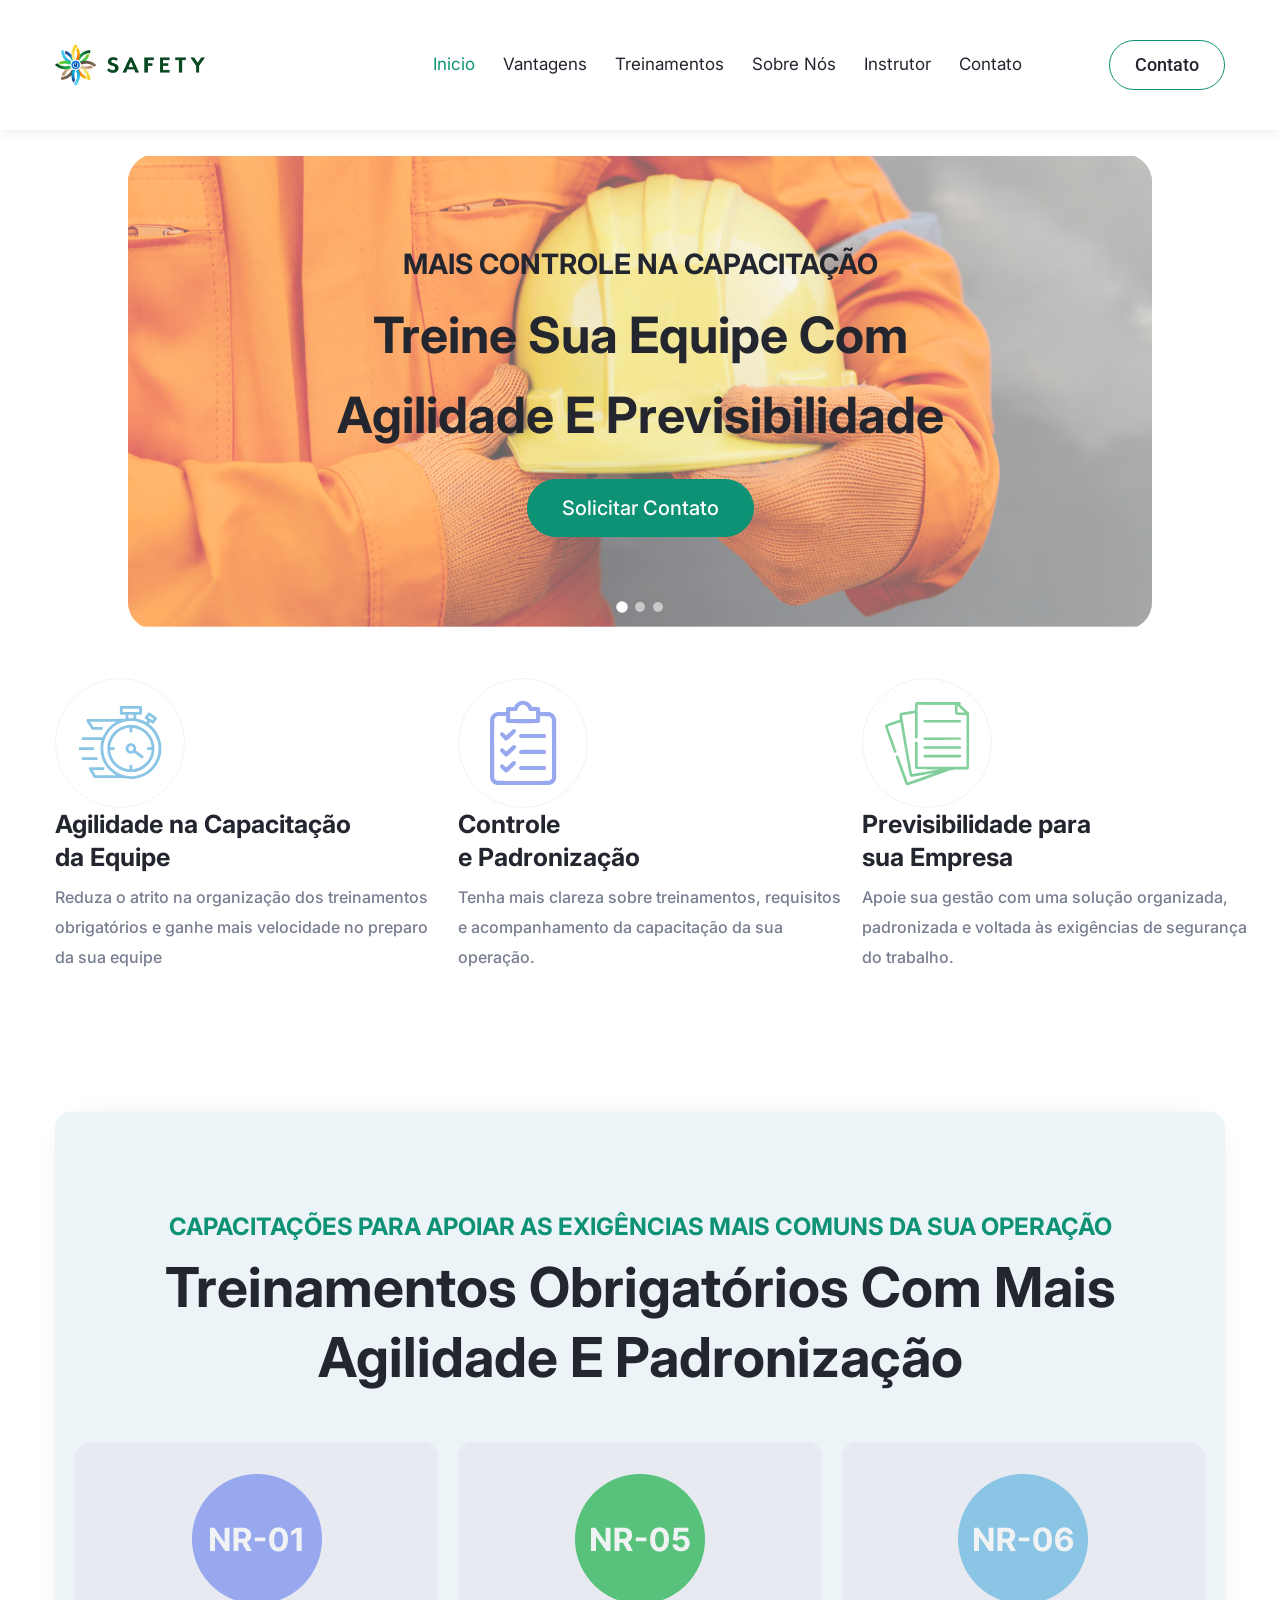
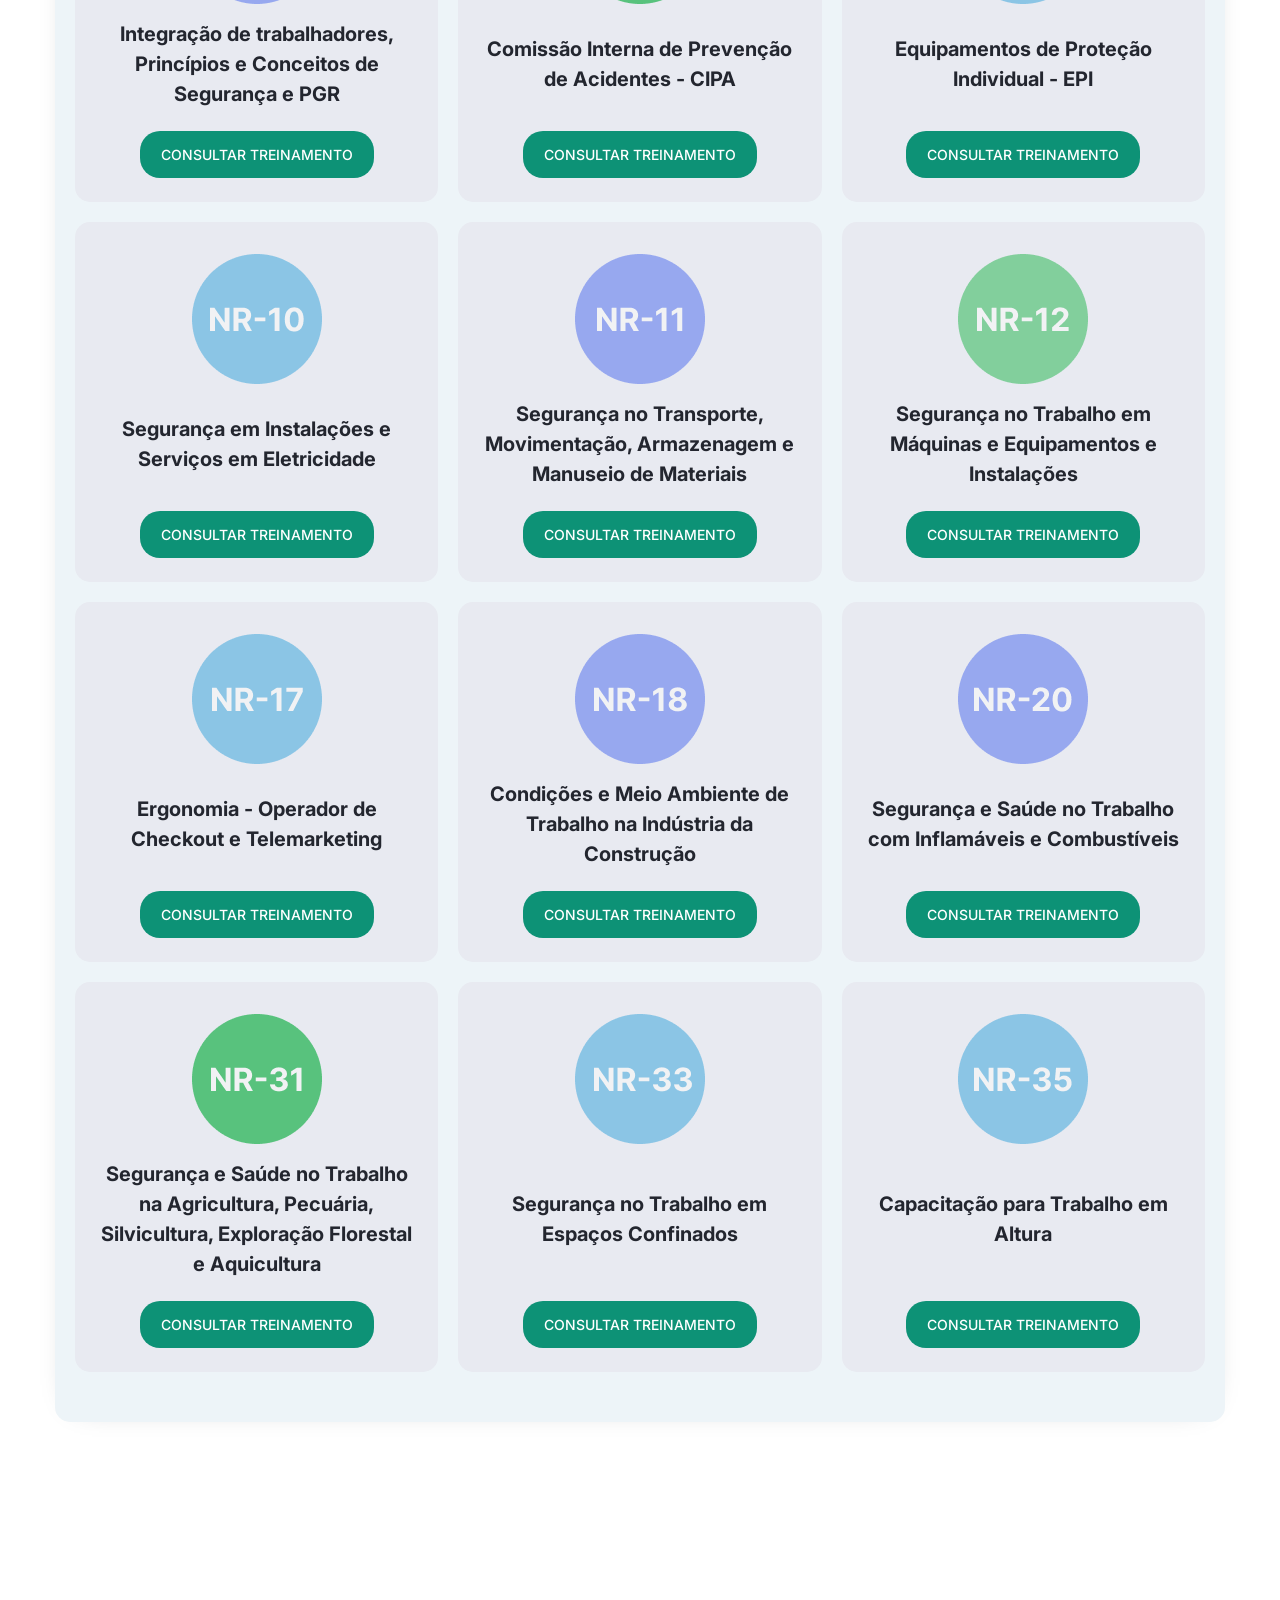
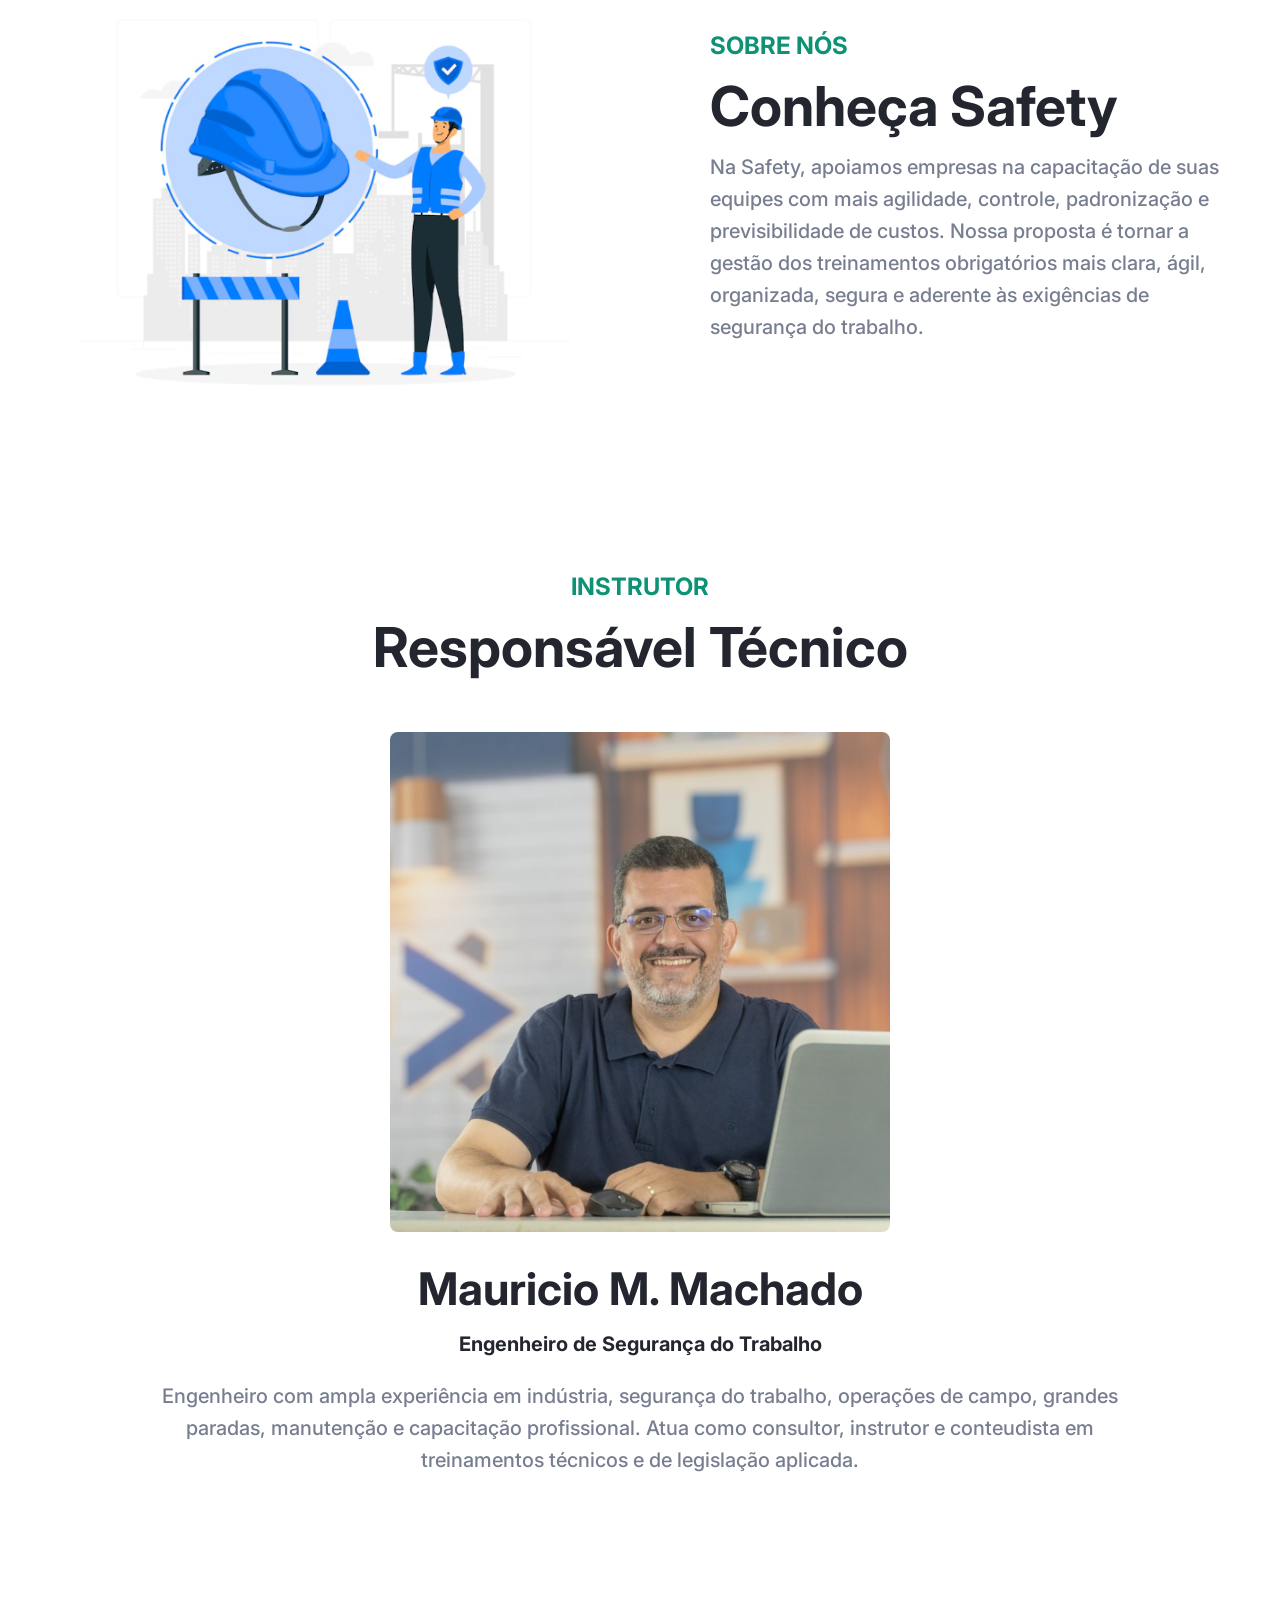
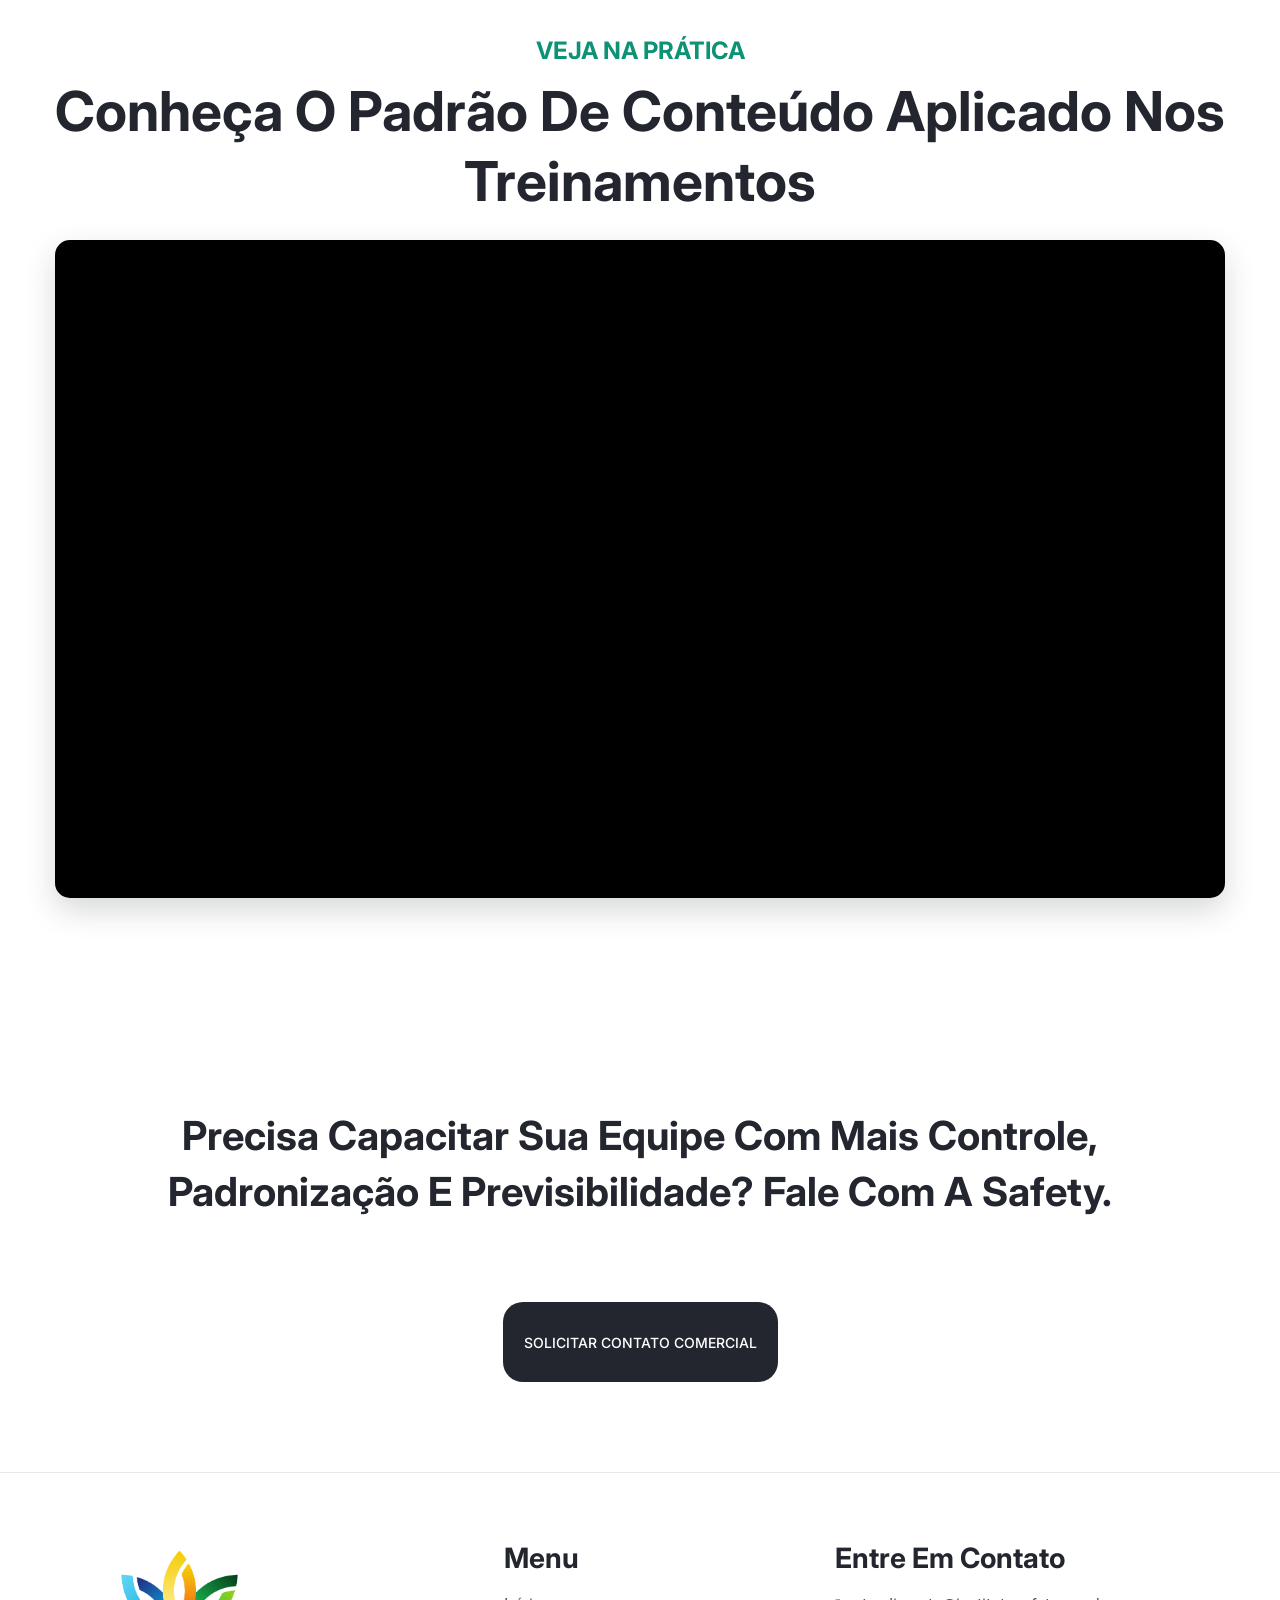
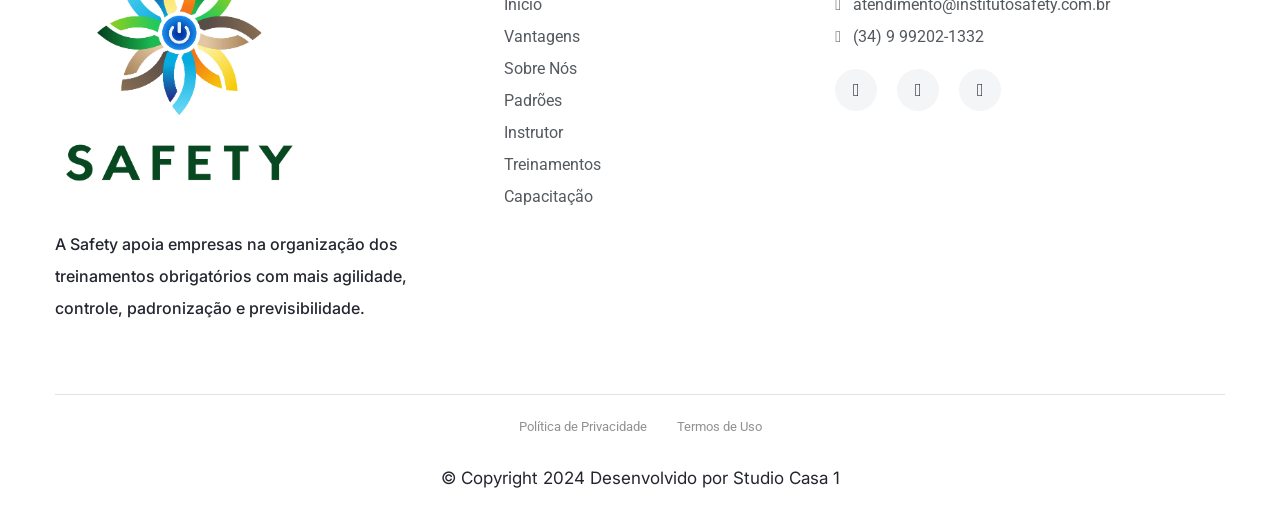
==== commit 4f9f3a0f: "alterações mauriio 1" ====
--- a/index.html
+++ b/index.html
@@ -105,21 +105,21 @@
 <article class="feature-card reveal" style="--delay:120ms">
 <div class="feature-card__icon"><img alt="" src="assets/images/Frame-23.svg"/>
 <div class="feature-card__body">
-<h2>Mais Agilidade para<br>Capacitar Equipe</h2>
+<h2>Agilidade na Capacitação<br>da Equipe</h2>
 <p>Reduza o atrito na organização dos treinamentos obrigatórios e ganhe mais velocidade no preparo da sua equipe</p>
 </div></div>
 </article>
 <article class="feature-card reveal" style="--delay:240ms">
 <div class="feature-card__icon"><img alt="" src="assets/images/Frame-24.svg"/>
 <div class="feature-card__body">
-<h2>Mais Controle <br>e Padronização</h2>
+<h2>Controle <br>e Padronização</h2>
 <p>Tenha mais clareza sobre treinamentos, requisitos e acompanhamento da capacitação da sua operação.</p>
 </div></div>
 </article>
 <article class="feature-card reveal" style="--delay:360ms">
 <div class="feature-card__icon"><img alt="" src="assets/images/Frame-9.svg"/>
 <div class="feature-card__body">
-<h2>Mais previsibilidade para<br>a Empresa</h2>
+<h2>Previsibilidade para<br>sua Empresa</h2>
 <p>Apoie sua gestão com uma solução organizada, padronizada e voltada às exigências de segurança do trabalho.</p>
 </div></div>
 </div>
@@ -133,7 +133,7 @@
 <section class="section section--trainings" id="treinamentos">
 <div class="container trainings-shell">
 <p class="eyebrow eyebrow--center trainings-shell__eyebrow">Capacitações para apoiar as exigências mais comuns da sua operação</p>
-<h2 class="section-title section-title--center">Organize os treinamentos obrigatórios da sua equipe com mais clareza, padronização e apoio comercial.</h2>
+<h2 class="section-title section-title--center">Treinamentos obrigatórios com mais agilidade e padronização</h2>
 <div class="trainings-grid">
 <article class="training-card">
 <div class="training-card__icon"><img alt="" src="assets/images/nr-01.png"/></div>
@@ -141,7 +141,8 @@
 <h3>Integração de trabalhadores, Princípios e Conceitos de Segurança e PGR</h3>
 </div>
 <div class="training-card__action">
-<a class="button button--pill" href="https://api.whatsapp.com/send?phone=5534992021332" rel="noopener" target="_blank">Consultar Treinamento</a>
+    <a class="button button--pill" href="https://api.whatsapp.com/send?phone=5534992021332&text=Olá!%20Vim%20pelo%20site%20e%20gostaria%20de%20mais%20informações%20sobre%20a%20NR-01." rel="noopener" target="_blank">
+        Consultar Treinamento</a>
 </div>
 </article>
 <article class="training-card">
@@ -150,7 +151,8 @@
 <h3>Comissão Interna de Prevenção de Acidentes - CIPA</h3>
 </div>
 <div class="training-card__action">
-<a class="button button--pill" href="https://api.whatsapp.com/send?phone=5534992021332" rel="noopener" target="_blank">Consultar Treinamento</a>
+    <a class="button button--pill" href="https://api.whatsapp.com/send?phone=5534992021332&text=Olá!%20Vim%20pelo%20site%20e%20gostaria%20de%20mais%20informações%20sobre%20a%20NR-05." rel="noopener" target="_blank">
+        Consultar Treinamento</a>
 </div>
 </article>
 <article class="training-card">
@@ -159,7 +161,8 @@
 <h3>Equipamentos de Proteção Individual - EPI</h3>
 </div>
 <div class="training-card__action">
-<a class="button button--pill" href="https://api.whatsapp.com/send?phone=5534992021332" rel="noopener" target="_blank">Consultar Treinamento</a>
+    <a class="button button--pill" href="https://api.whatsapp.com/send?phone=5534992021332&text=Olá!%20Vim%20pelo%20site%20e%20gostaria%20de%20mais%20informações%20sobre%20a%20NR-06." rel="noopener" target="_blank">
+        Consultar Treinamento</a>
 </div>
 </article>
 <article class="training-card">
@@ -168,7 +171,8 @@
 <h3>Segurança em Instalações e Serviços em Eletricidade</h3>
 </div>
 <div class="training-card__action">
-<a class="button button--pill" href="https://api.whatsapp.com/send?phone=5534992021332" rel="noopener" target="_blank">Consultar Treinamento</a>
+    <a class="button button--pill" href="https://api.whatsapp.com/send?phone=5534992021332&text=Olá!%20Vim%20pelo%20site%20e%20gostaria%20de%20mais%20informações%20sobre%20a%20NR-10." rel="noopener" target="_blank">
+        Consultar Treinamento</a>
 </div>
 </article>
 <article class="training-card">
@@ -177,7 +181,8 @@
 <h3>Segurança no Transporte, Movimentação, Armazenagem e Manuseio de Materiais</h3>
 </div>
 <div class="training-card__action">
-<a class="button button--pill" href="https://api.whatsapp.com/send?phone=5534992021332" rel="noopener" target="_blank">Consultar Treinamento</a>
+    <a class="button button--pill" href="https://api.whatsapp.com/send?phone=5534992021332&text=Olá!%20Vim%20pelo%20site%20e%20gostaria%20de%20mais%20informações%20sobre%20a%20NR-11." rel="noopener" target="_blank">
+        Consultar Treinamento</a>
 </div>
 </article>
 <article class="training-card">
@@ -186,7 +191,8 @@
 <h3>Segurança no Trabalho em Máquinas e Equipamentos e Instalações</h3>
 </div>
 <div class="training-card__action">
-<a class="button button--pill" href="https://api.whatsapp.com/send?phone=5534992021332" rel="noopener" target="_blank">Consultar Treinamento</a>
+    <a class="button button--pill" href="https://api.whatsapp.com/send?phone=5534992021332&text=Olá!%20Vim%20pelo%20site%20e%20gostaria%20de%20mais%20informações%20sobre%20a%20NR-12." rel="noopener" target="_blank">
+        Consultar Treinamento</a>
 </div>
 </article>
 <article class="training-card">
@@ -195,7 +201,8 @@
 <h3>Ergonomia - Operador de Checkout e Telemarketing</h3>
 </div>
 <div class="training-card__action">
-<a class="button button--pill" href="https://api.whatsapp.com/send?phone=5534992021332" rel="noopener" target="_blank">Consultar Treinamento</a>
+    <a class="button button--pill" href="https://api.whatsapp.com/send?phone=5534992021332&text=Olá!%20Vim%20pelo%20site%20e%20gostaria%20de%20mais%20informações%20sobre%20a%20NR-17." rel="noopener" target="_blank">
+        Consultar Treinamento</a>
 </div>
 </article>
 <article class="training-card">
@@ -204,7 +211,8 @@
 <h3>Condições e Meio Ambiente de Trabalho na Indústria da Construção</h3>
 </div>
 <div class="training-card__action">
-<a class="button button--pill" href="https://api.whatsapp.com/send?phone=5534992021332" rel="noopener" target="_blank">Consultar Treinamento</a>
+    <a class="button button--pill" href="https://api.whatsapp.com/send?phone=5534992021332&text=Olá!%20Vim%20pelo%20site%20e%20gostaria%20de%20mais%20informações%20sobre%20a%20NR-18." rel="noopener" target="_blank">
+        Consultar Treinamento</a>
 </div>
 </article>
 <article class="training-card">
@@ -213,7 +221,8 @@
 <h3>Segurança e Saúde no Trabalho com Inflamáveis e Combustíveis</h3>
 </div>
 <div class="training-card__action">
-<a class="button button--pill" href="https://api.whatsapp.com/send?phone=5534992021332" rel="noopener" target="_blank">Consultar Treinamento</a>
+    <a class="button button--pill" href="https://api.whatsapp.com/send?phone=5534992021332&text=Olá!%20Vim%20pelo%20site%20e%20gostaria%20de%20mais%20informações%20sobre%20a%20NR-20." rel="noopener" target="_blank">
+        Consultar Treinamento</a>
 </div>
 </article>
 <article class="training-card">
@@ -222,7 +231,8 @@
 <h3>Segurança e Saúde no Trabalho na Agricultura, Pecuária, Silvicultura, Exploração Florestal e Aquicultura</h3>
 </div>
 <div class="training-card__action">
-<a class="button button--pill" href="https://api.whatsapp.com/send?phone=5534992021332" rel="noopener" target="_blank">Consultar Treinamento</a>
+    <a class="button button--pill" href="https://api.whatsapp.com/send?phone=5534992021332&text=Olá!%20Vim%20pelo%20site%20e%20gostaria%20de%20mais%20informações%20sobre%20a%20NR-31." rel="noopener" target="_blank">
+        Consultar Treinamento</a>
 </div>
 </article>
 <article class="training-card">
@@ -231,7 +241,8 @@
 <h3>Segurança no Trabalho em Espaços Confinados</h3>
 </div>
 <div class="training-card__action">
-<a class="button button--pill" href="https://api.whatsapp.com/send?phone=5534992021332" rel="noopener" target="_blank">Consultar Treinamento</a>
+    <a class="button button--pill" href="https://api.whatsapp.com/send?phone=5534992021332&text=Olá!%20Vim%20pelo%20site%20e%20gostaria%20de%20mais%20informações%20sobre%20a%20NR-33." rel="noopener" target="_blank">
+        Consultar Treinamento</a>
 </div>
 </article>
 <article class="training-card">
@@ -240,7 +251,8 @@
 <h3>Capacitação para Trabalho em Altura</h3>
 </div>
 <div class="training-card__action">
-<a class="button button--pill" href="https://api.whatsapp.com/send?phone=5534992021332" rel="noopener" target="_blank">Consultar Treinamento</a>
+    <a class="button button--pill" href="https://api.whatsapp.com/send?phone=5534992021332&text=Olá!%20Vim%20pelo%20site%20e%20gostaria%20de%20mais%20informações%20sobre%20a%20NR-35." rel="noopener" target="_blank">
+        Consultar Treinamento</a>
 </div>
 </article>
 </div>
@@ -257,7 +269,7 @@
 <div class="about-grid__content">
 <p class="eyebrow">Sobre nós</p>
 <h2 class="section-title">Conheça Safety</h2>
-<p class="lead">Na Safety, apoiamos empresas na capacitação de suas equipes com mais agilidade, controle, padronização e previsibilidade de custos. Nossa proposta é tornar a gestão dos treinamentos obrigatórios mais organizada, segura e aderente às exigências de segurança do trabalho.</p>
+<p class="lead">Na Safety, apoiamos empresas na capacitação de suas equipes com mais agilidade, controle, padronização e previsibilidade de custos. Nossa proposta é tornar a gestão dos treinamentos obrigatórios mais clara, ágil, organizada, segura e aderente às exigências de segurança do trabalho.</p>
 </div>
 </div>
 </section>
@@ -361,7 +373,7 @@
 
   function handleScroll() {
     if (window.innerWidth <= 768) {
-      if (window.scrollY > 50) {
+      if (window.scrollY > 5) {
         header.classList.add("header-hidden");
       } else {
         header.classList.remove("header-hidden");
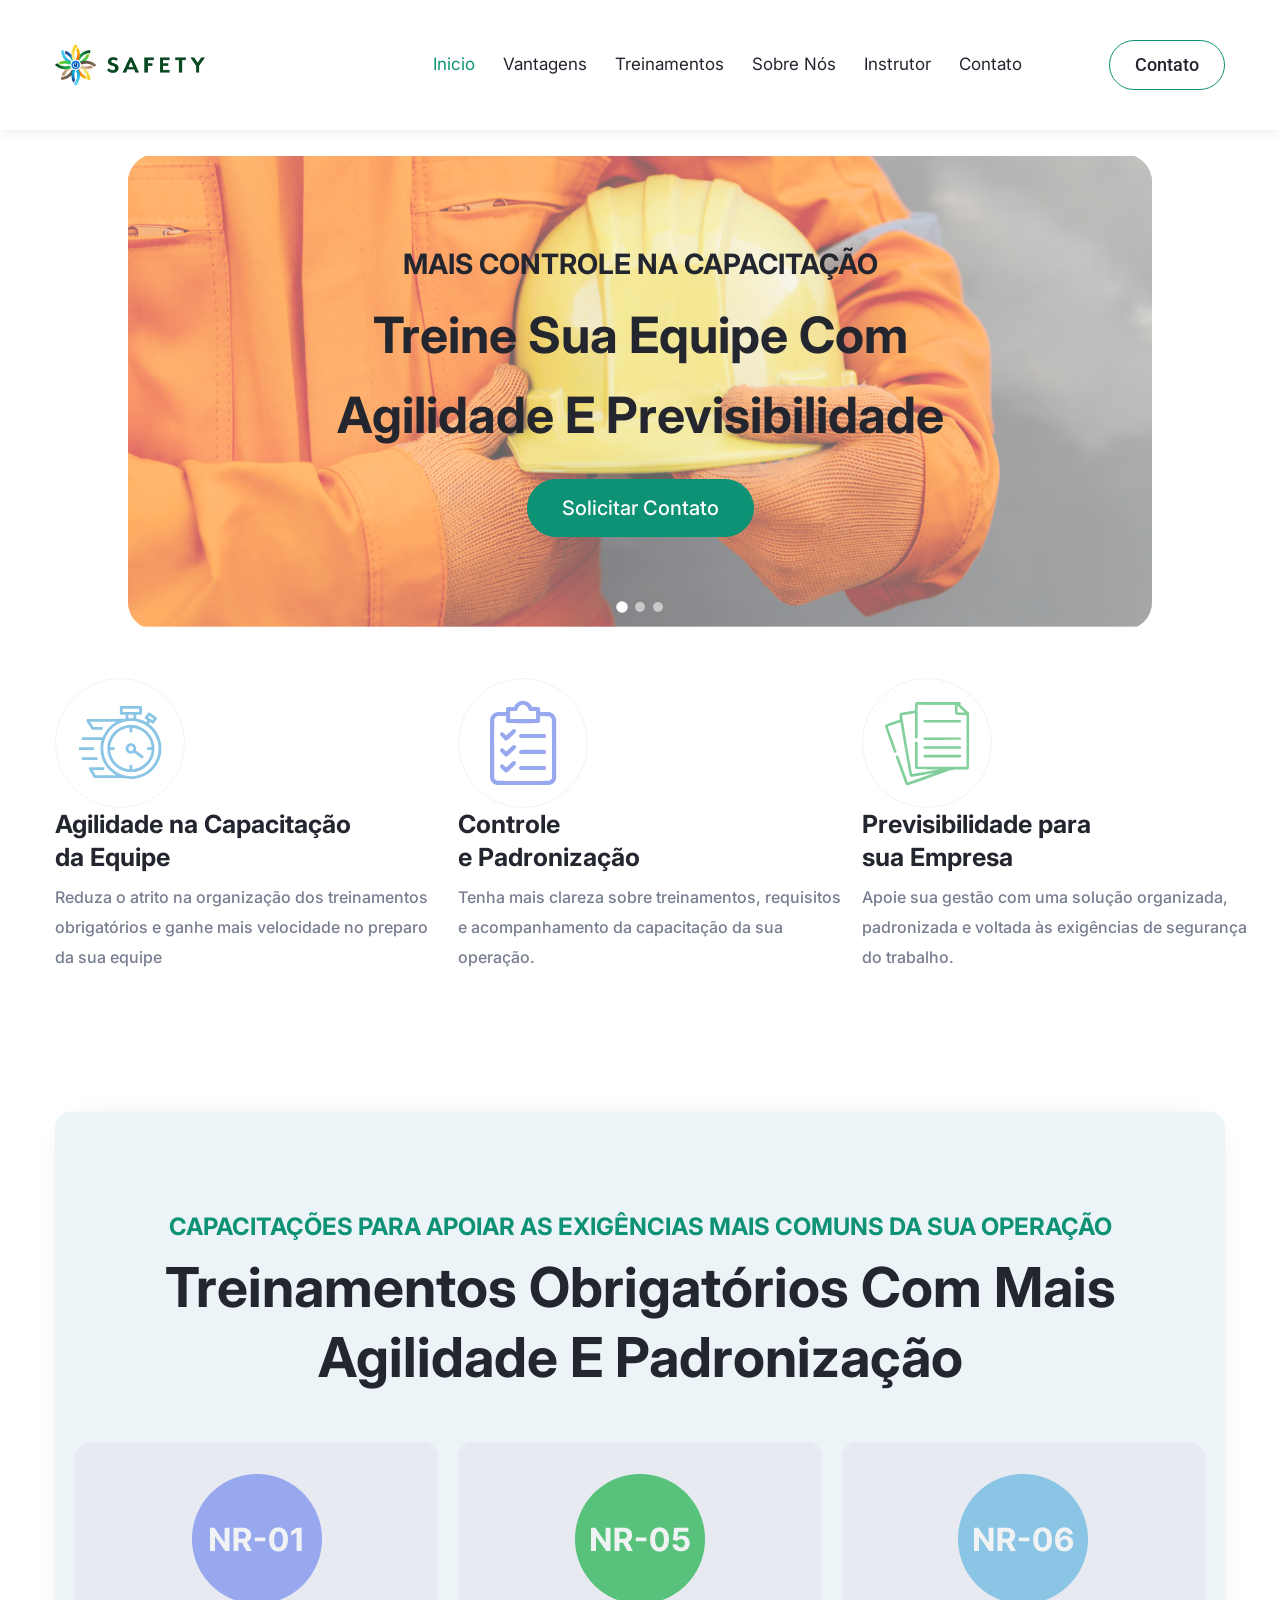
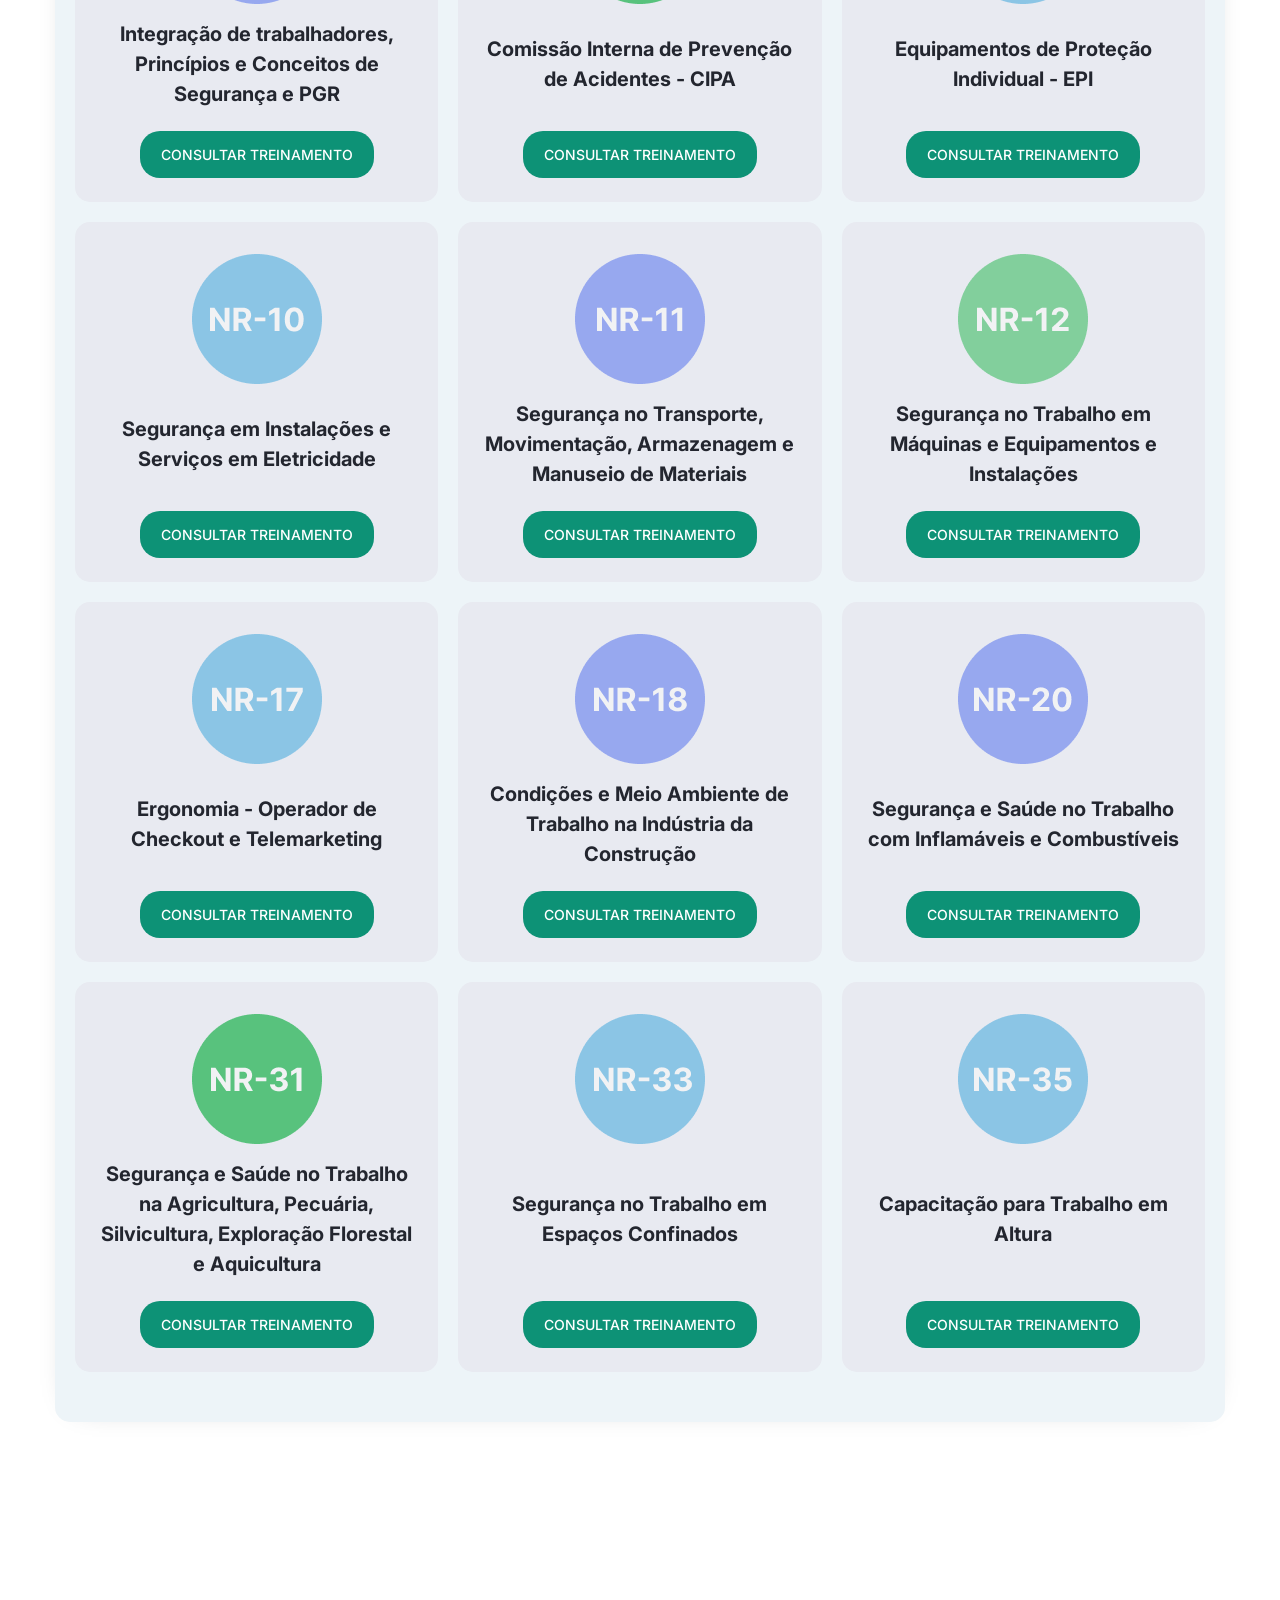
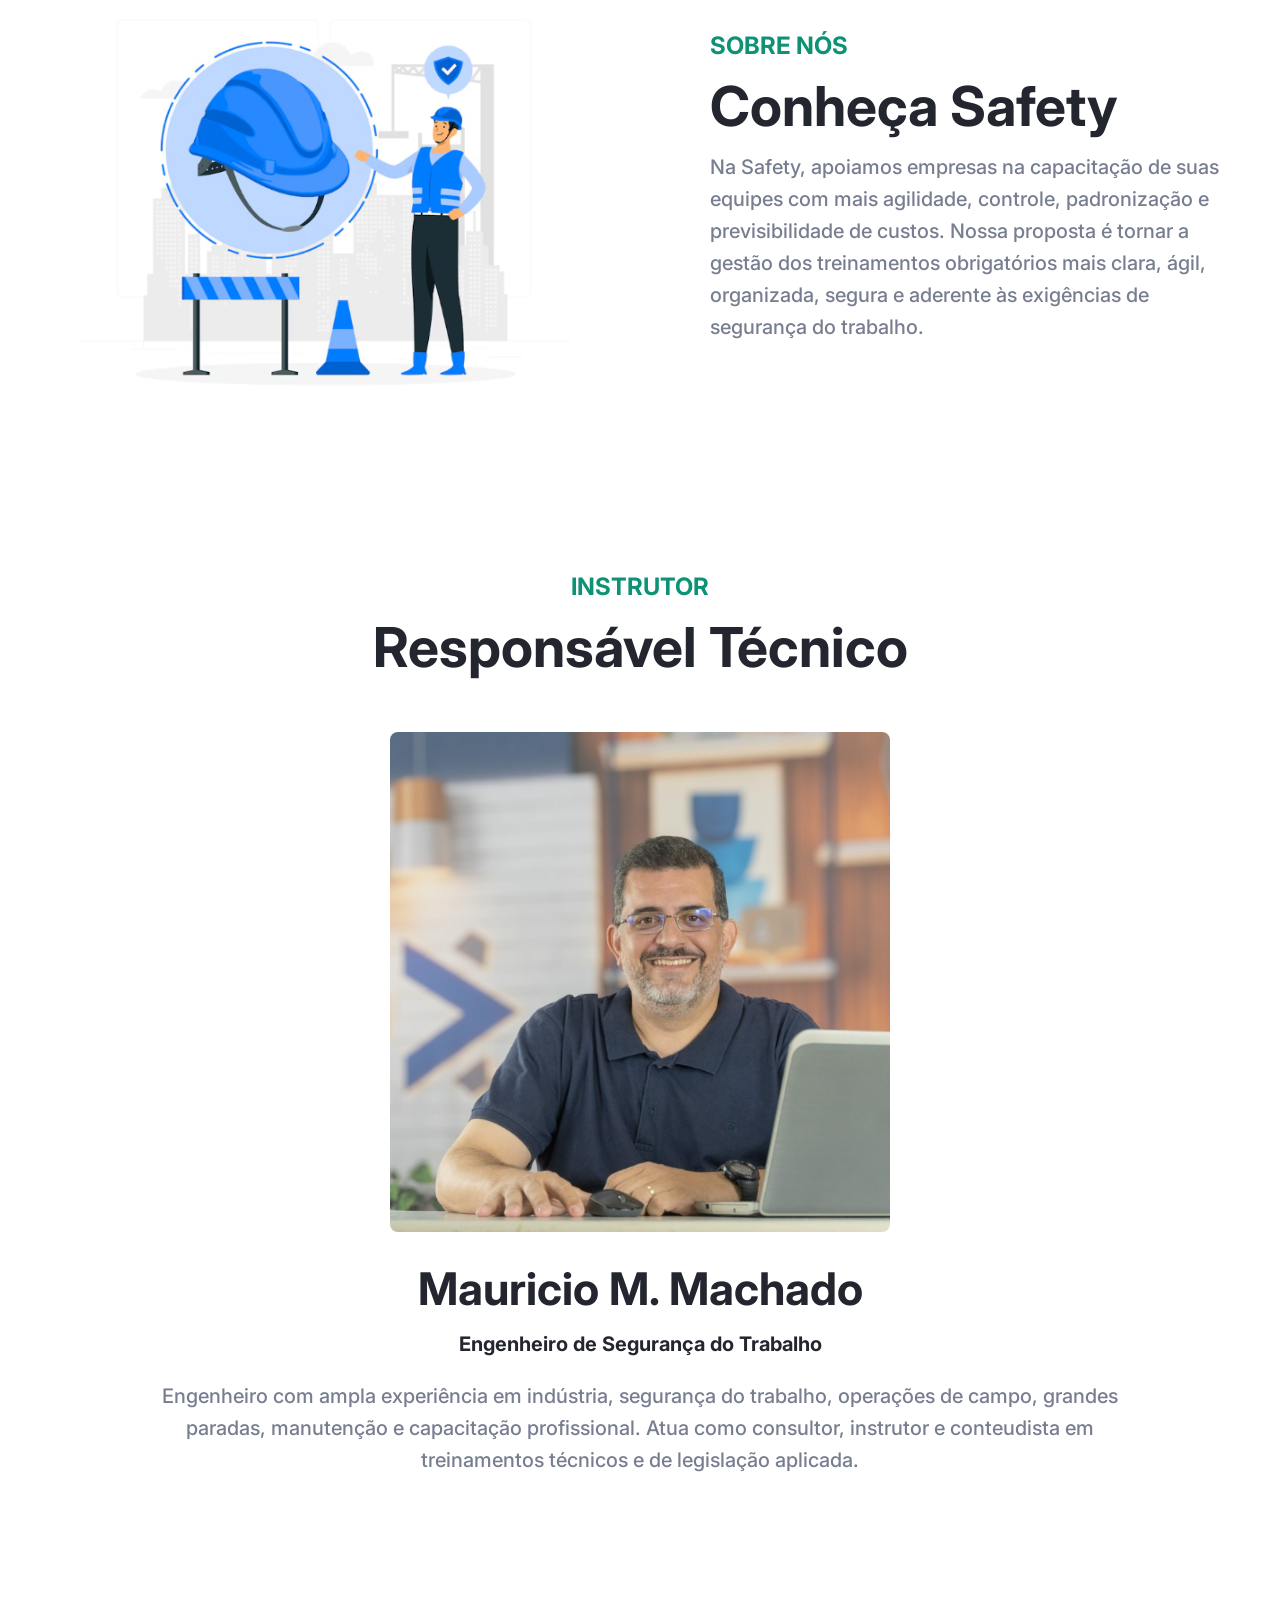
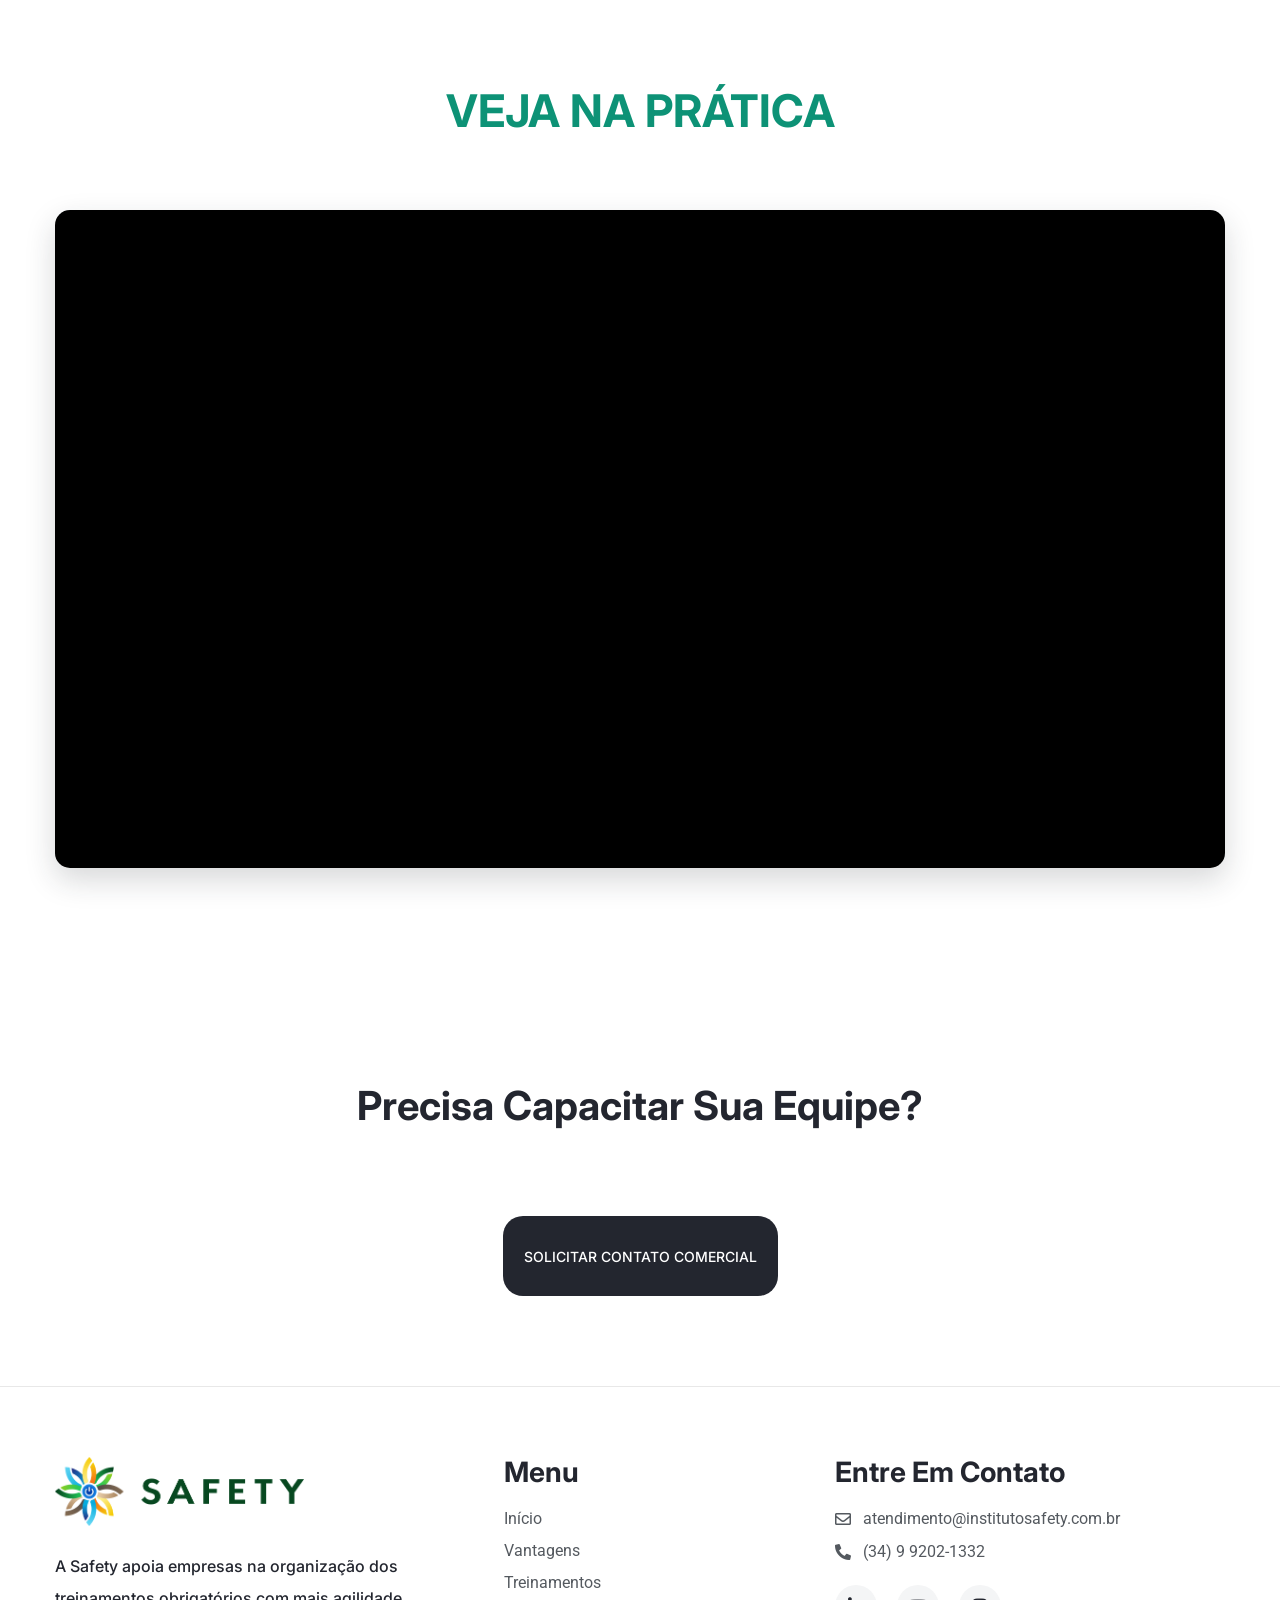
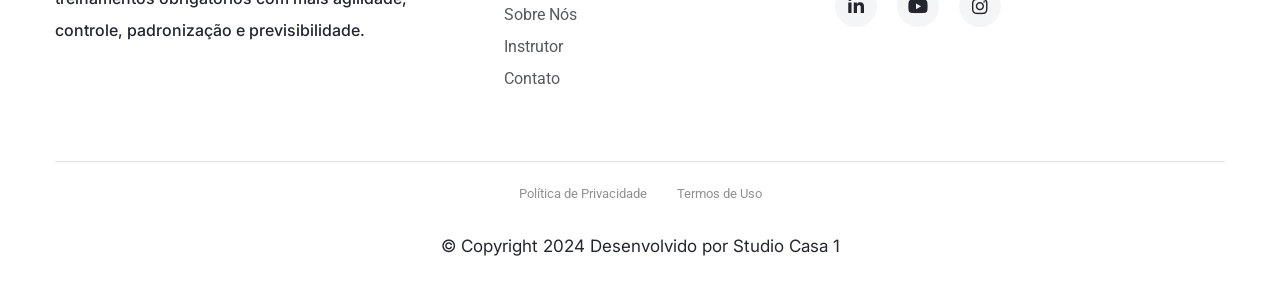
==== commit 467aad94: "icones corrigidos" ====
--- a/index.html
+++ b/index.html
@@ -2,20 +2,18 @@
 
 <html lang="pt-BR">
 <head>
-<title>Instituto Safety - Treinamentos Online de Segurança do Trabalho</title>
-<meta content="Instituto Safety - Treinamentos online de segurança do trabalho. Treine com praticidade, sem sair do lugar, rápido, fácil e online!" name="description"/>
-<meta charset="utf-8"/>
-<meta content="width=device-width, initial-scale=1.0" name="viewport"/>
-<link href="assets/images/cropped-logo-mauricio-16-32x32.png" rel="icon" sizes="32x32" type="image/png"/>
-<link href="assets/images/cropped-logo-mauricio-16-192x192.png" rel="icon" sizes="192x192" type="image/png"/>
-<link href="assets/images/cropped-logo-mauricio-16-180x180.png" rel="apple-touch-icon"/>
-<link href="https://fonts.googleapis.com" rel="preconnect"/>
-<link crossorigin="" href="https://fonts.gstatic.com" rel="preconnect"/>
-<link href="https://fonts.googleapis.com/css2?family=Roboto:wght@300;400;500;700&amp;family=Inter:wght@400;500;600;700;800&amp;display=swap" rel="stylesheet"/>
-<link href="assets/css/font-awesome.min.css" rel="stylesheet"/>
-<link href="assets/css/fa-brands.min.css" rel="stylesheet"/>
-<link href="assets/css/fa-solid.min.css" rel="stylesheet"/>
-<link href="assets/css/style.css" rel="stylesheet"/>
+  <title>Instituto Safety - Treinamentos Online de Segurança do Trabalho</title>
+  <meta content="Instituto Safety - Treinamentos online de segurança do trabalho. Treine com praticidade, sem sair do lugar, rápido, fácil e online!" name="description"/>
+  <meta charset="utf-8"/>
+  <meta content="width=device-width, initial-scale=1.0" name="viewport"/>
+  <link href="assets/images/cropped-logo-mauricio-16-32x32.png" rel="icon" sizes="32x32" type="image/png"/>
+  <link href="assets/images/cropped-logo-mauricio-16-192x192.png" rel="icon" sizes="192x192" type="image/png"/>
+  <link href="assets/images/cropped-logo-mauricio-16-180x180.png" rel="apple-touch-icon"/>
+  <link href="https://fonts.googleapis.com" rel="preconnect"/>
+  <link crossorigin="" href="https://fonts.gstatic.com" rel="preconnect"/>
+  <link href="https://fonts.googleapis.com/css2?family=Roboto:wght@300;400;500;700&family=Inter:wght@400;500;600;700;800&display=swap" rel="stylesheet"/>
+  <link href="assets/css/font-awesome.min.css" rel="stylesheet"/>
+  <link href="assets/css/style.css" rel="stylesheet"/>
 </head>
 <body>
 <header class="site-header" id="topo">
@@ -295,8 +293,7 @@
 
 <section class="section section--video" id="capacitacao">
 <div class="container">
-<p class="eyebrow eyebrow--center">Veja na Prática</p>
-<h2 class="section-title section-title--center">Conheça o padrão de conteúdo aplicado nos treinamentos</h2>
+<p class="eyebrow eyebrow--center-pratica">Veja na Prática</p>
 <div class="video-frame reveal">
 <div class="video-frame__ratio">
 <iframe allow="accelerometer; autoplay; clipboard-write; encrypted-media; gyroscope; picture-in-picture; web-share" allowfullscreen="" loading="lazy" src="https://www.youtube-nocookie.com/embed/5kz63E_BZTw?start=114&amp;rel=0&amp;modestbranding=1" title="Conteúdo de Capacitação - Instituto Safety"></iframe>
@@ -310,7 +307,7 @@
 <section class="section section--cta">
 <div class="container">
 <div class="cta-panel">
-<h2>Precisa capacitar sua equipe com mais controle, padronização e previsibilidade? Fale com a Safety.</h2>
+<h2>Precisa capacitar sua equipe?</h2>
 </div>
 </div>
 <div class="training-card__action-final">
@@ -322,47 +319,76 @@
 <!--Seção Footer-->
 
 <footer class="site-footer">
-<div class="container">
-<div class="site-footer__top">
-<div class="site-footer__column site-footer__column--brand">
-<a aria-label="Instituto Safety - Início" class="site-footer__logo" href="index.html">
-<img alt="Instituto Safety" src="assets/images/logo-mauricio-16.png"/>
-</a>
-<p class="site-footer__summary">A Safety apoia empresas na organização dos treinamentos obrigatórios com mais agilidade, controle, padronização e previsibilidade.</p>
-</div>
-<div class="site-footer__column">
-<h2 class="site-footer__title">menu</h2>
-<ul class="site-footer__links">
-<li><a href="index.html#inicio">Início</a></li>
-<li><a href="index.html#vantagens">Vantagens</a></li>
-<li><a href="index.html#sobre">Sobre Nós</a></li>
-<li><a href="index.html#normas">Padrões</a></li>
-<li><a href="index.html#instrutor">Instrutor</a></li>
-<li><a href="index.html#treinamentos">Treinamentos</a></li>
-<li><a href="index.html#capacitacao">Capacitação</a></li>
-</ul>
-</div>
-<div class="site-footer__column" id="contato">
-<h2 class="site-footer__title">Entre em Contato</h2>
-<ul class="site-footer__contact">
-<li><a href="mailto:atendimento@institutosafety.com.br"><i aria-hidden="true" class="far fa-envelope"></i><span>atendimento@institutosafety.com.br</span></a></li>
-<li><a href="tel:+5534992021332"><i aria-hidden="true" class="fas fa-phone-alt"></i><span>(34) 9 99202-1332</span></a></li>
-</ul>
-<div class="site-footer__social">
-<a aria-label="LinkedIn" href="https://www.linkedin.com/company/instituto-safety/" rel="noopener" target="_blank"><i aria-hidden="true" class="fab fa-linkedin-in"></i></a>
-<a aria-label="YouTube" href="https://www.youtube.com/@institutosafety" rel="noopener" target="_blank"><i aria-hidden="true" class="fab fa-youtube"></i></a>
-<a aria-label="Instagram" href="https://www.instagram.com/institutosafety" rel="noopener" target="_blank"><i aria-hidden="true" class="fab fa-instagram"></i></a>
-</div>
-</div>
-</div>
-<div class="site-footer__bottom">
-<nav aria-label="Links legais" class="site-footer__legal">
-<a href="politica-de-privacidade.html">Política de Privacidade</a>
-<a href="termos-de-uso.html">Termos de Uso</a>
-</nav>
-<p class="site-footer__copyright">© Copyright 2024 Desenvolvido por <a href="https://studiocasa1.design/" rel="noopener" target="_blank">Studio Casa 1</a></p>
-</div>
-</div>
+  <div class="container">
+    <div class="site-footer__top">
+      <div class="site-footer__column site-footer__column--brand">
+        <a aria-label="Instituto Safety - Início" class="site-footer__logo" href="index.html">
+          <img alt="Instituto Safety" src="assets/images/logo-mauricio-02.png"/>
+        </a>
+        <p class="site-footer__summary">
+          A Safety apoia empresas na organização dos treinamentos obrigatórios com mais agilidade, controle, padronização e previsibilidade.
+        </p>
+      </div>
+
+      <div class="site-footer__column">
+        <h2 class="site-footer__title">menu</h2>
+        <ul class="site-footer__links">
+          <li><a href="index.html#inicio">Início</a></li>
+          <li><a href="index.html#vantagens">Vantagens</a></li>
+          <li><a href="index.html#treinamentos">Treinamentos</a></li>
+          <li><a href="index.html#sobre">Sobre Nós</a></li>
+          <li><a href="index.html#instrutor">Instrutor</a></li>
+          <li><a href="index.html#contato">Contato</a></li>
+        </ul>
+      </div>
+
+      <div class="site-footer__column" id="contato">
+        <h2 class="site-footer__title">Entre em Contato</h2>
+
+        <ul class="site-footer__contact">
+          <li>
+            <a href="mailto:atendimento@institutosafety.com.br">
+              <i aria-hidden="true" class="far fa-envelope"></i>
+              <span>atendimento@institutosafety.com.br</span>
+            </a>
+          </li>
+
+          <li>
+            <a href="tel:+5534992021332">
+              <i aria-hidden="true" class="fas fa-phone-alt"></i>
+              <span>(34) 9 9202-1332</span>
+            </a>
+          </li>
+        </ul>
+
+        <div class="site-footer__social">
+          <a aria-label="LinkedIn" href="https://www.linkedin.com/company/instituto-safety/" rel="noopener" target="_blank">
+            <i aria-hidden="true" class="fab fa-linkedin-in"></i>
+          </a>
+
+          <a aria-label="YouTube" href="https://www.youtube.com/@institutosafety" rel="noopener" target="_blank">
+            <i aria-hidden="true" class="fab fa-youtube"></i>
+          </a>
+
+          <a aria-label="Instagram" href="https://www.instagram.com/institutosafety" rel="noopener" target="_blank">
+            <i aria-hidden="true" class="fab fa-instagram"></i>
+          </a>
+        </div>
+      </div>
+    </div>
+
+    <div class="site-footer__bottom">
+      <nav aria-label="Links legais" class="site-footer__legal">
+        <a href="politica-de-privacidade.html">Política de Privacidade</a>
+        <a href="termos-de-uso.html">Termos de Uso</a>
+      </nav>
+
+      <p class="site-footer__copyright">
+        © Copyright 2024 Desenvolvido por
+        <a href="https://studiocasa1.design/" rel="noopener" target="_blank">Studio Casa 1</a>
+      </p>
+    </div>
+  </div>
 </footer>
 <script defer="" src="assets/js/main.js"></script>
 <script>
--- a/assets/css/style.css
+++ b/assets/css/style.css
@@ -121,6 +121,7 @@
   color:var(--color-dark);
   transition:color .3s ease;
 }
+
 .site-nav__menu a:hover,
 .site-nav__menu a.is-active{color:var(--color-primary)}
 .site-nav__toggle{
@@ -342,7 +343,19 @@
   line-height:30px;
   text-transform:uppercase;
 }
-.eyebrow--center{text-align:center}
+.eyebrow--center{
+  text-align:center;
+  }
+
+  .eyebrow--center-pratica {
+  text-align:center;
+  padding: 60px;
+  justify-content: center;
+  align-items: center;
+  display: flex;
+  font-size: 45px;
+  }
+
 .section-title{
   margin:0;
   color:var(--color-dark);
@@ -845,6 +858,12 @@
 justify-content: center;
 flex-direction: column;
 }
+
+  .eyebrow--center-pratica {
+    display: flex;
+    font-size: 80px;
+    padding: 10px;
+  }
 
 .lead {
   text-align: center;
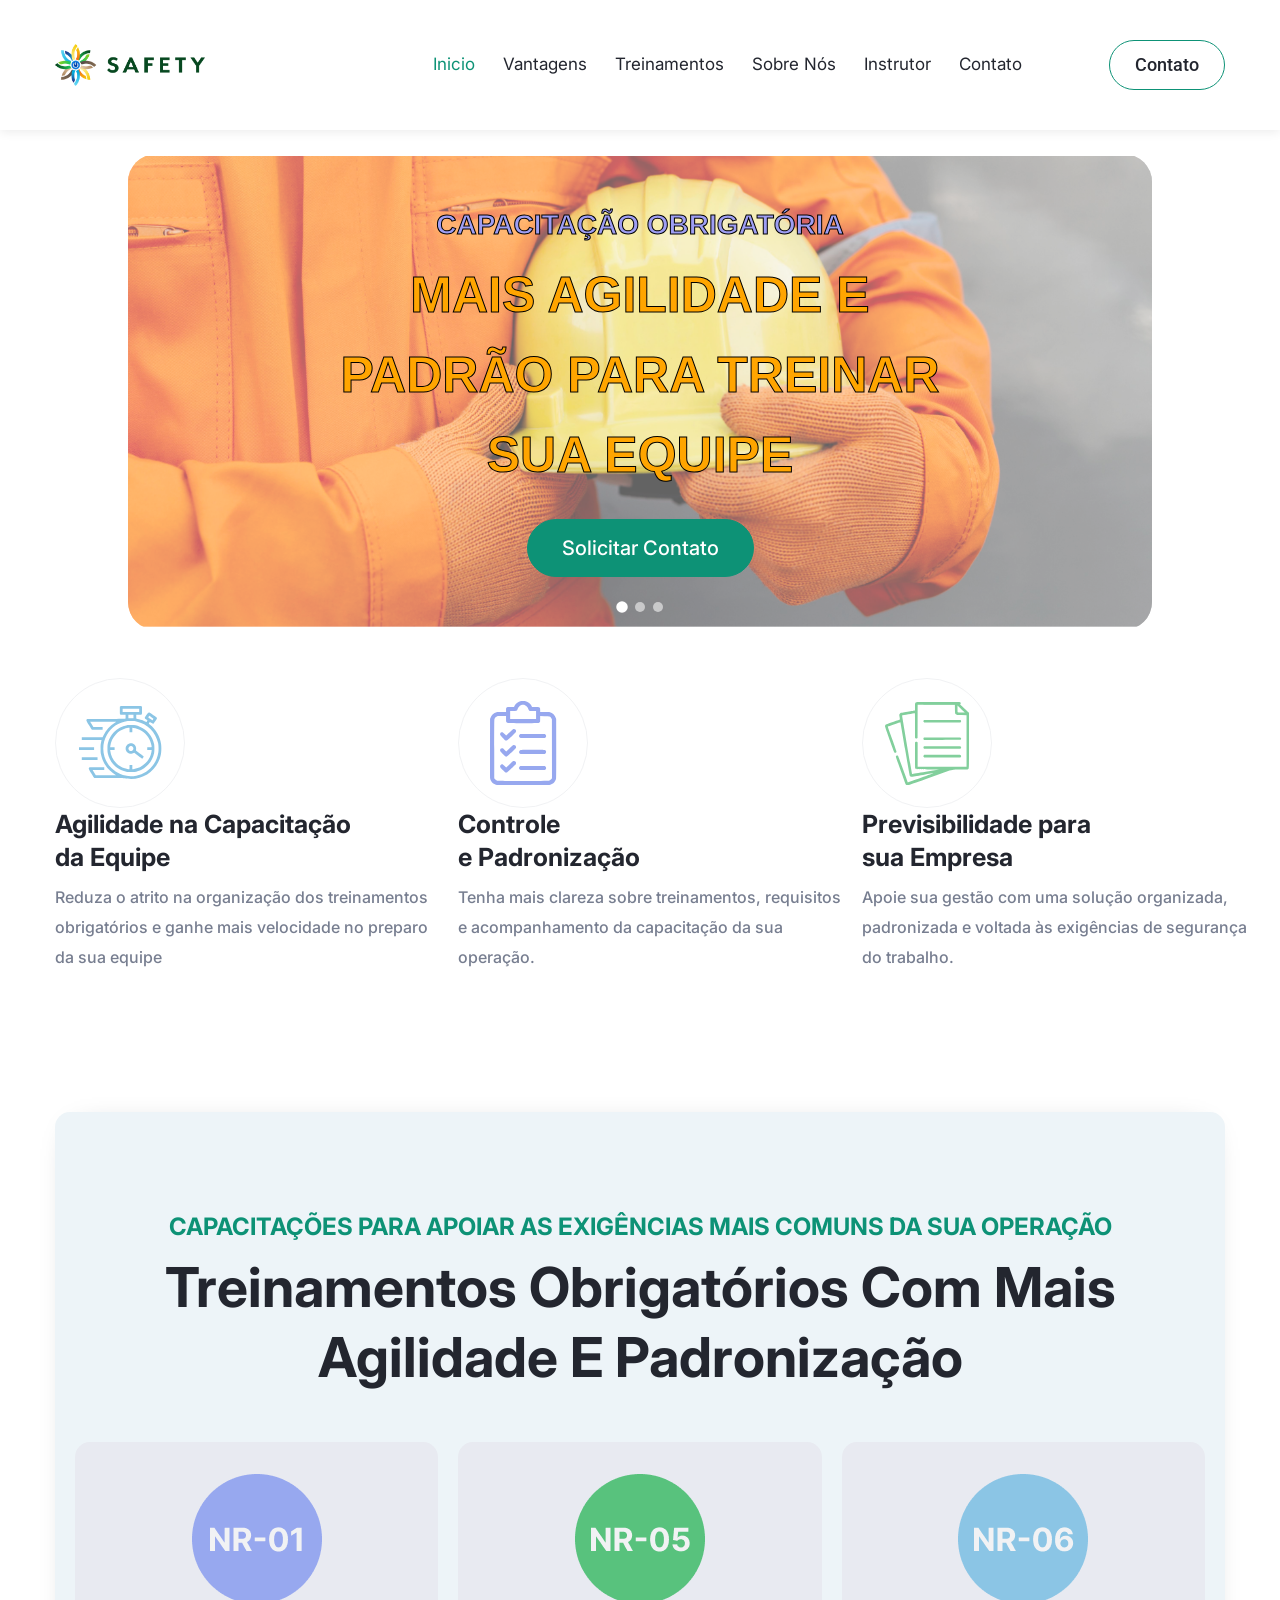
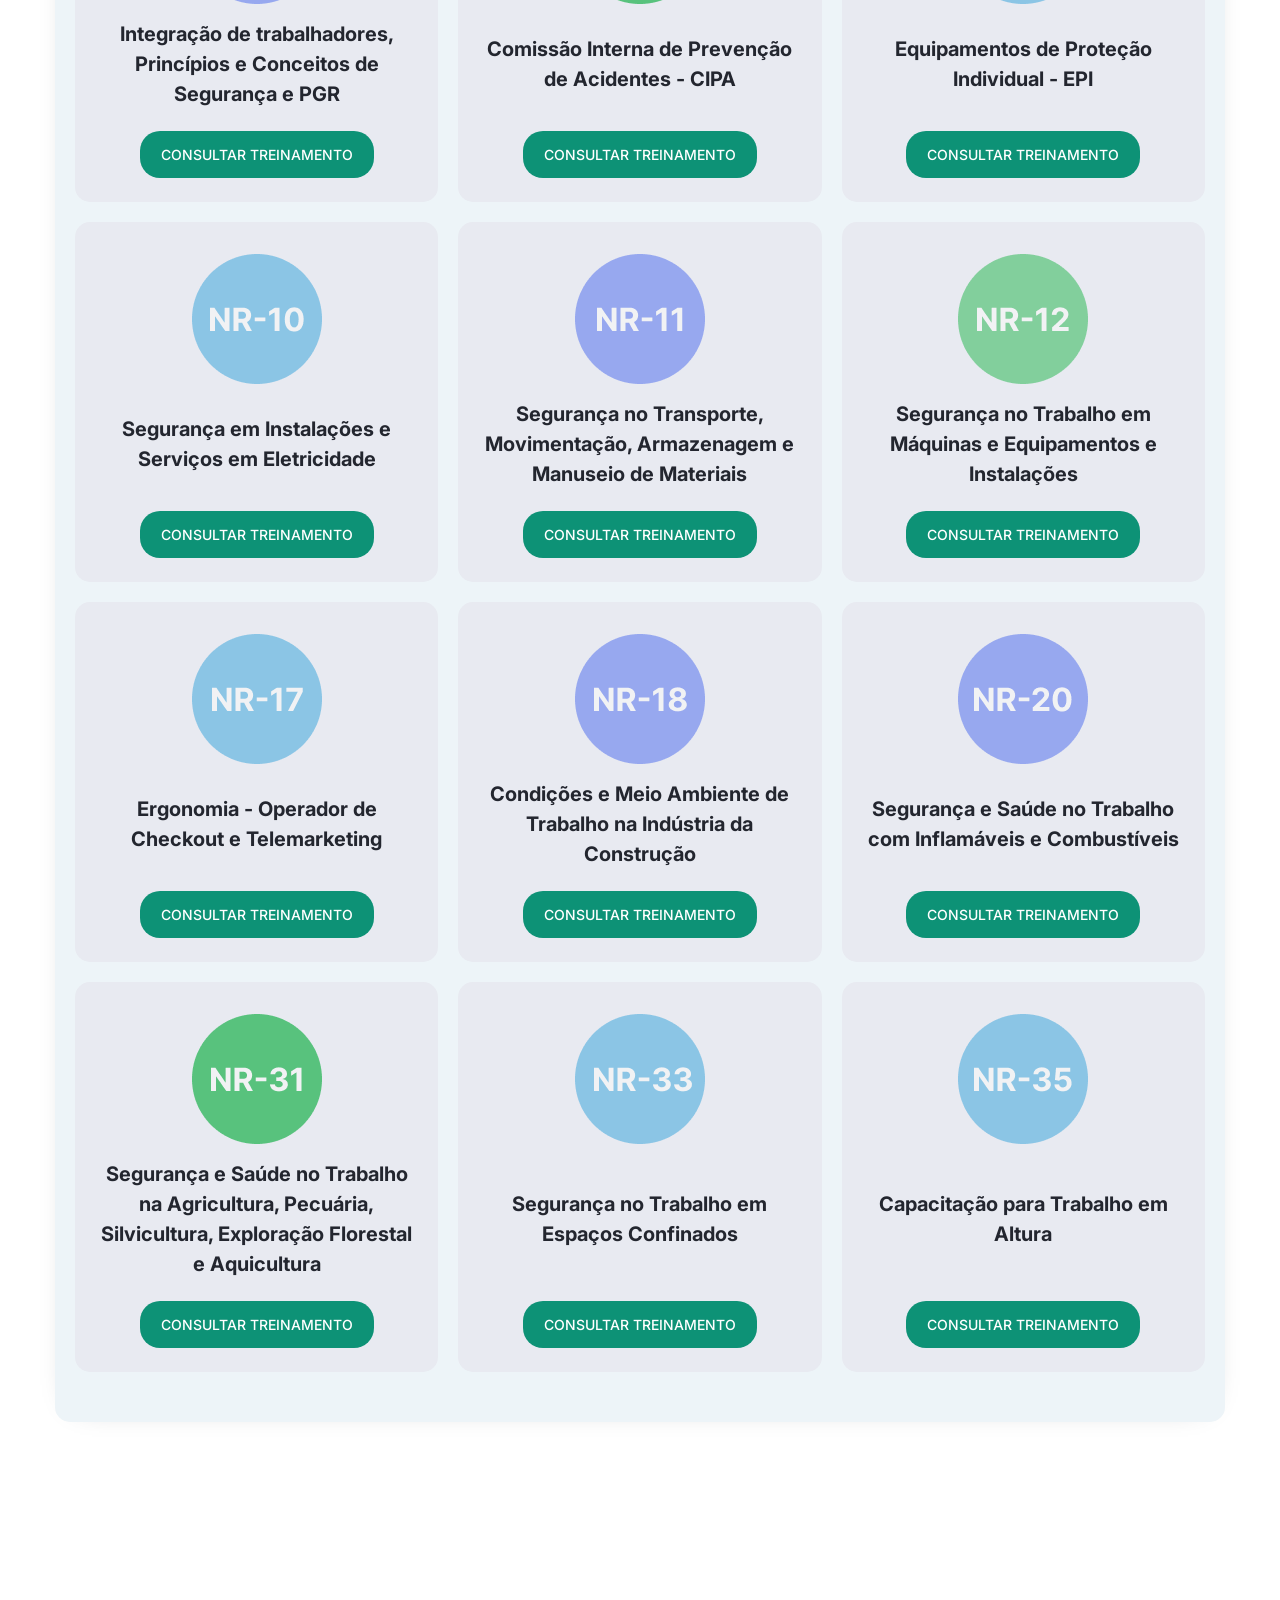
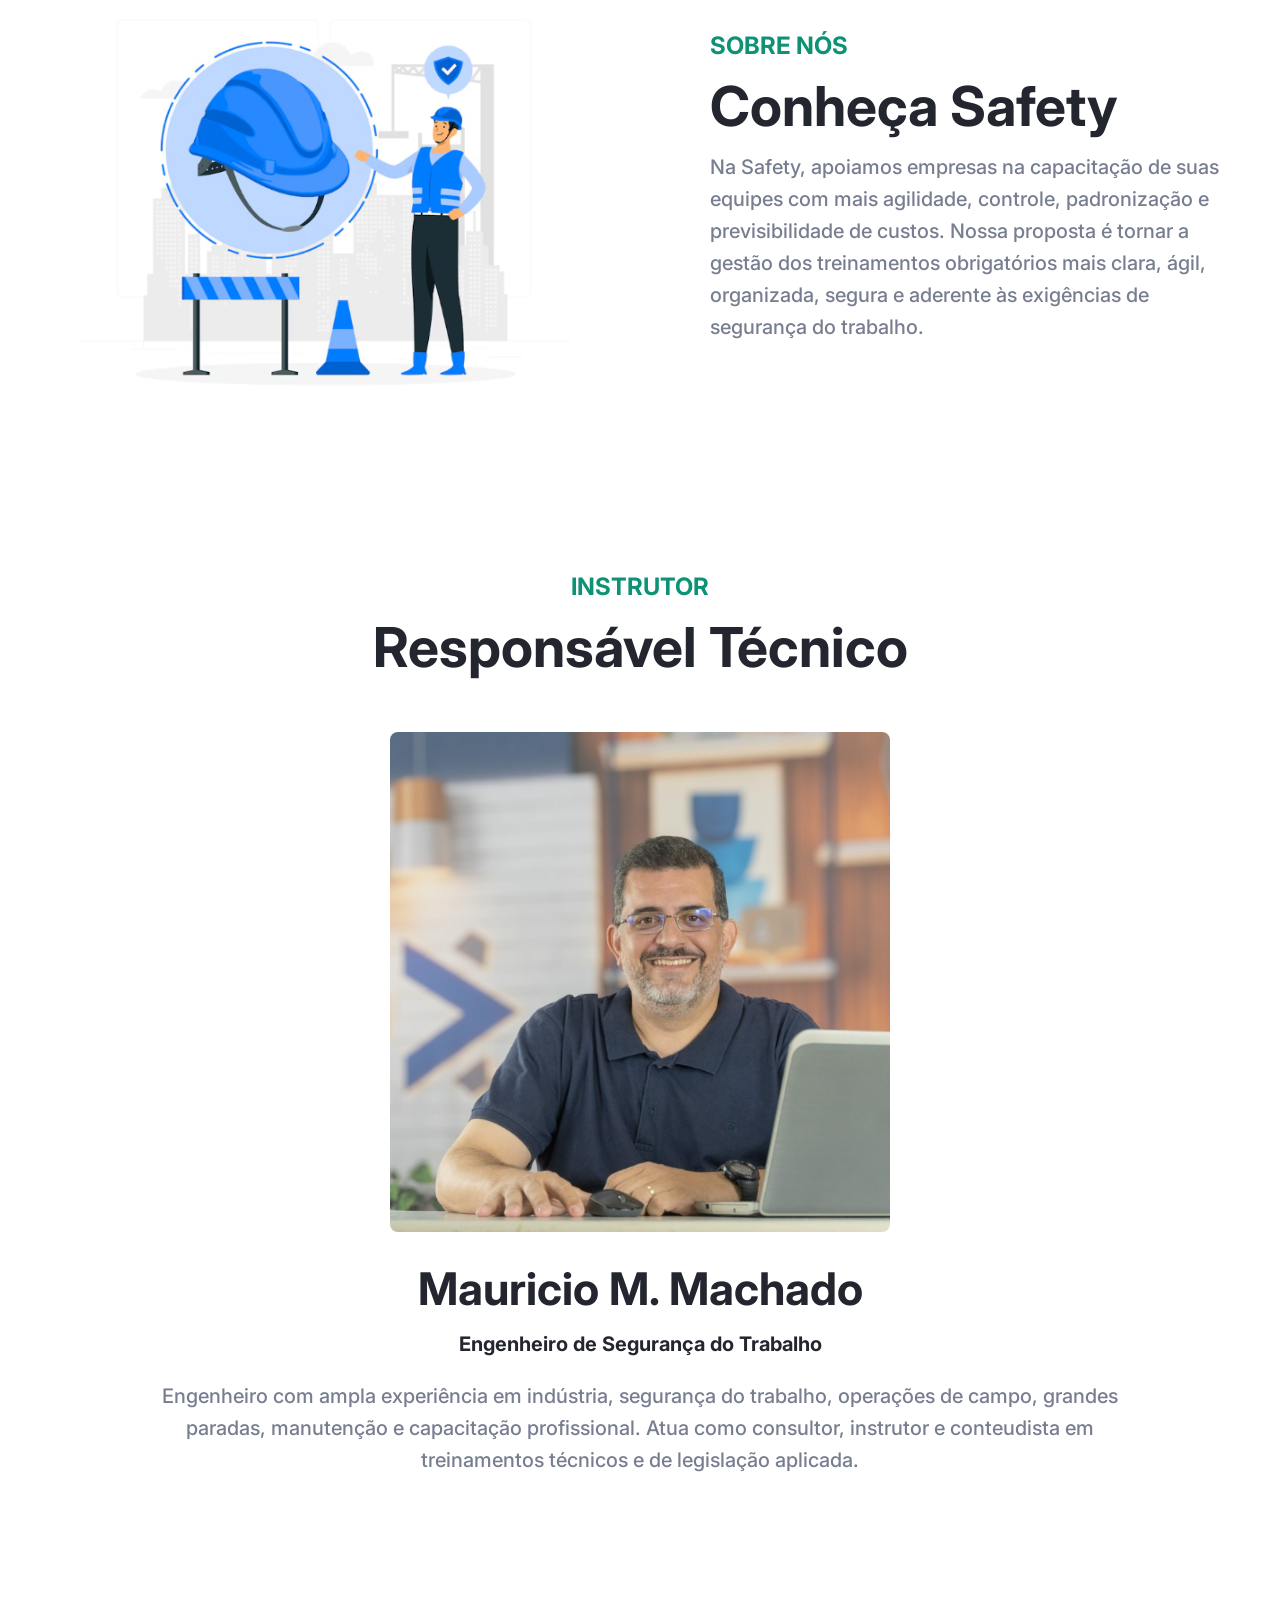
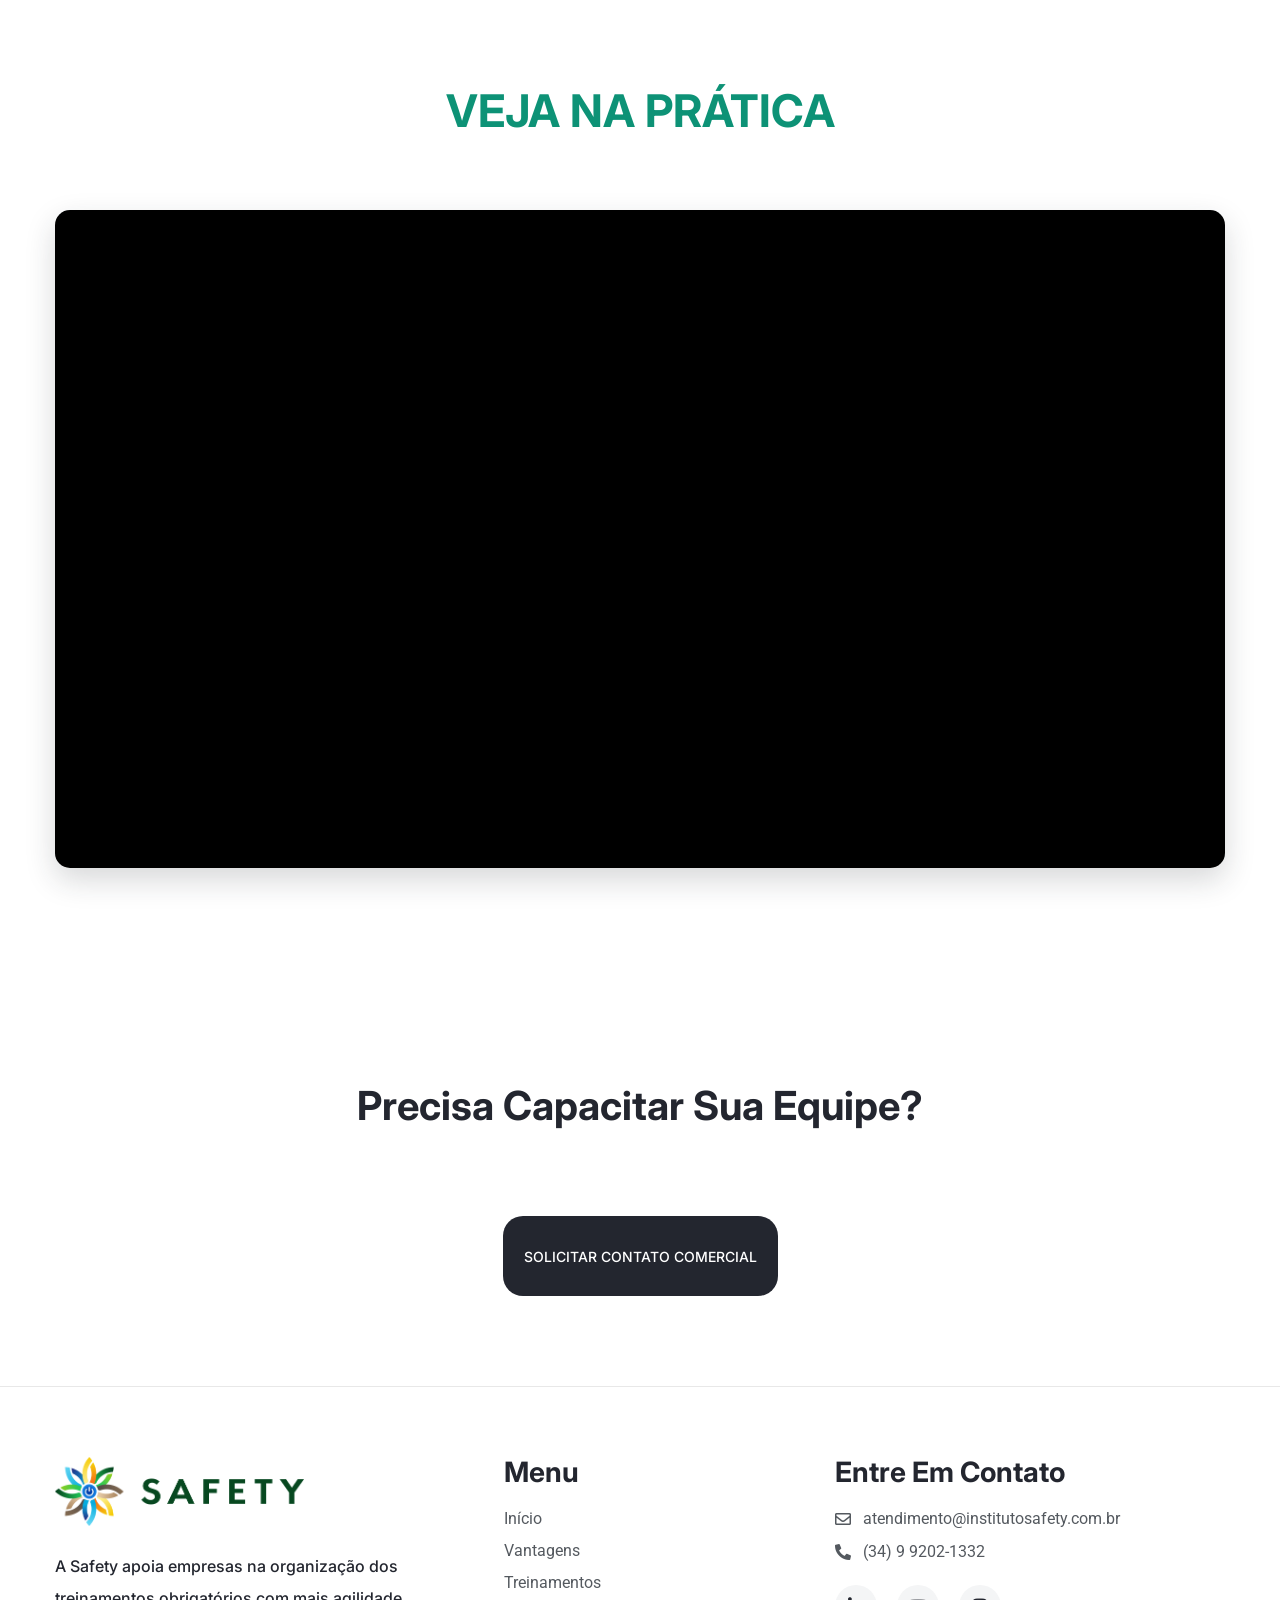
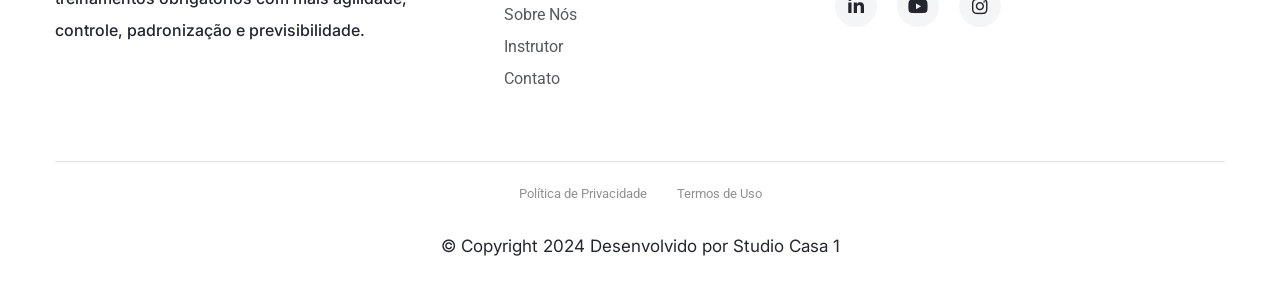
==== commit 9434cf02: "cores title e eyebrown alterados" ====
--- a/index.html
+++ b/index.html
@@ -53,8 +53,8 @@
 <div class="hero-slide__overlay"></div>
 <div class="hero-slide__inner">
 <div class="hero-slide__content">
-<p class="hero-slide__eyebrow">Mais controle na capacitação</p>
-<h2 class="hero-slide__title">Treine sua equipe com agilidade e previsibilidade</h2>
+<p class="hero-slide__eyebrow">CAPACITAÇÃO OBRIGATÓRIA</p>
+<h2 class="hero-slide__title">Mais agilidade e padrão para treinar sua equipe</h2>
 <a class="hero-slide__button" href="https://api.whatsapp.com/send?phone=5534992021332" rel="noopener" target="_blank">Solicitar Contato</a>
 </div>
 </div>
@@ -66,8 +66,8 @@
 <div class="hero-slide__overlay"></div>
 <div class="hero-slide__inner">
 <div class="hero-slide__content">
-<p class="hero-slide__eyebrow">Mais organização, padronização</p>
-<h2 class="hero-slide__title"> e conformidade com as exigências de segurança do trabalho</h2>
+<p class="hero-slide__eyebrow">CONFORMIDADE DESCOMPLICADA</p>
+<h2 class="hero-slide__title">Organize os treinamentos com clareza e apoio</h2>
 <a class="hero-slide__button" href="https://api.whatsapp.com/send?phone=5534992021332" rel="noopener" target="_blank">Falar com Especialista</a>
 </div>
 </div>
@@ -79,8 +79,8 @@
 <div class="hero-slide__overlay"></div>
 <div class="hero-slide__inner">
 <div class="hero-slide__content">
-<p class="hero-slide__eyebrow">Conformidade com mais clareza</p>
-<h2 class="hero-slide__title">Apoio para empresas que precisam capacitar equipes com eficiencia</h2>
+<p class="hero-slide__eyebrow">GESTÃO CLARA</p>
+<h2 class="hero-slide__title">Padronização e previsibilidade para sua operação</h2>
 <a class="hero-slide__button" href="https://api.whatsapp.com/send?phone=5534992021332" rel="noopener" target="_blank">Quero Entender a Solução</a>
 </div>
 </div>
--- a/assets/css/style.css
+++ b/assets/css/style.css
@@ -224,6 +224,13 @@
   pointer-events:auto;
   z-index:2;
 }
+
+.hero-slide__title {
+     color: orange; /* Cor de preenchimento da letra */
+    -webkit-text-stroke-width: 1px; /* Largura do contorno */
+    -webkit-text-stroke-color: rgb(0, 0, 0);
+
+}
 .hero-slide__bg,
 .hero-slide__overlay,
 .hero-slide__inner{
@@ -261,22 +268,23 @@
 }
 .hero-slide__eyebrow{
   margin:0 0 14px;
-  color:var(--color-dark);
-  font-family:"Inter",sans-serif;
+  font-family:'Franklin Gothic Medium', 'Arial Narrow', Arial, sans-serif;
   font-size:28px;
   font-weight:700;
   line-height:33px;
   text-transform:uppercase;
   animation:fadeInRight .9s ease both;
+  color: rgb(158, 158, 243); /* Cor de preenchimento da letra */
+    -webkit-text-stroke-width: 1px; /* Largura do contorno */
+    -webkit-text-stroke-color: rgb(0, 0, 0);
 }
 .hero-slide__title{
   margin:0;
-  color:var(--color-dark);
-  font-family:"Inter",sans-serif;
+  font-family:'Franklin Gothic Medium', 'Arial Narrow', Arial, sans-serif;
   font-size:50px;
   font-weight:700;
   line-height:80px;
-  text-transform:capitalize;
+  text-transform:uppercase;
   animation:fadeInRight 1.05s ease both;
 }
 .hero-slide__button{
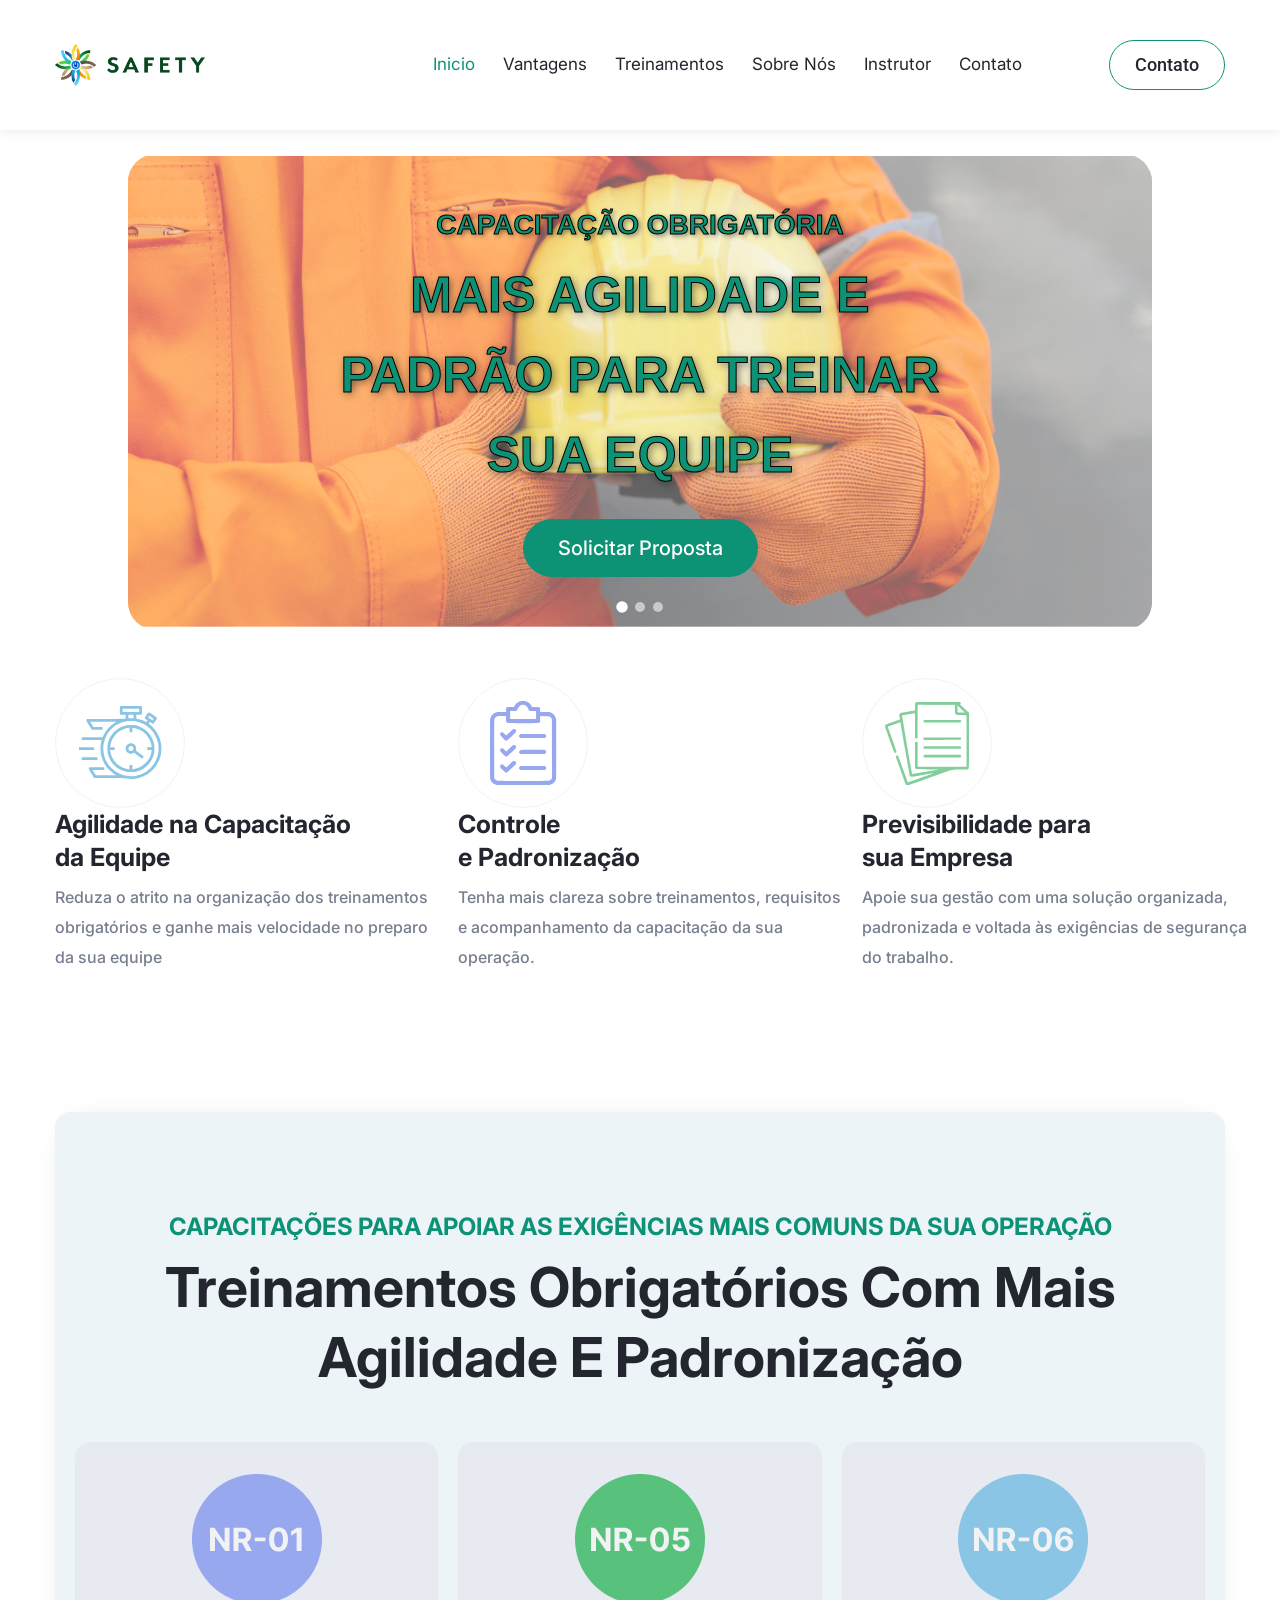
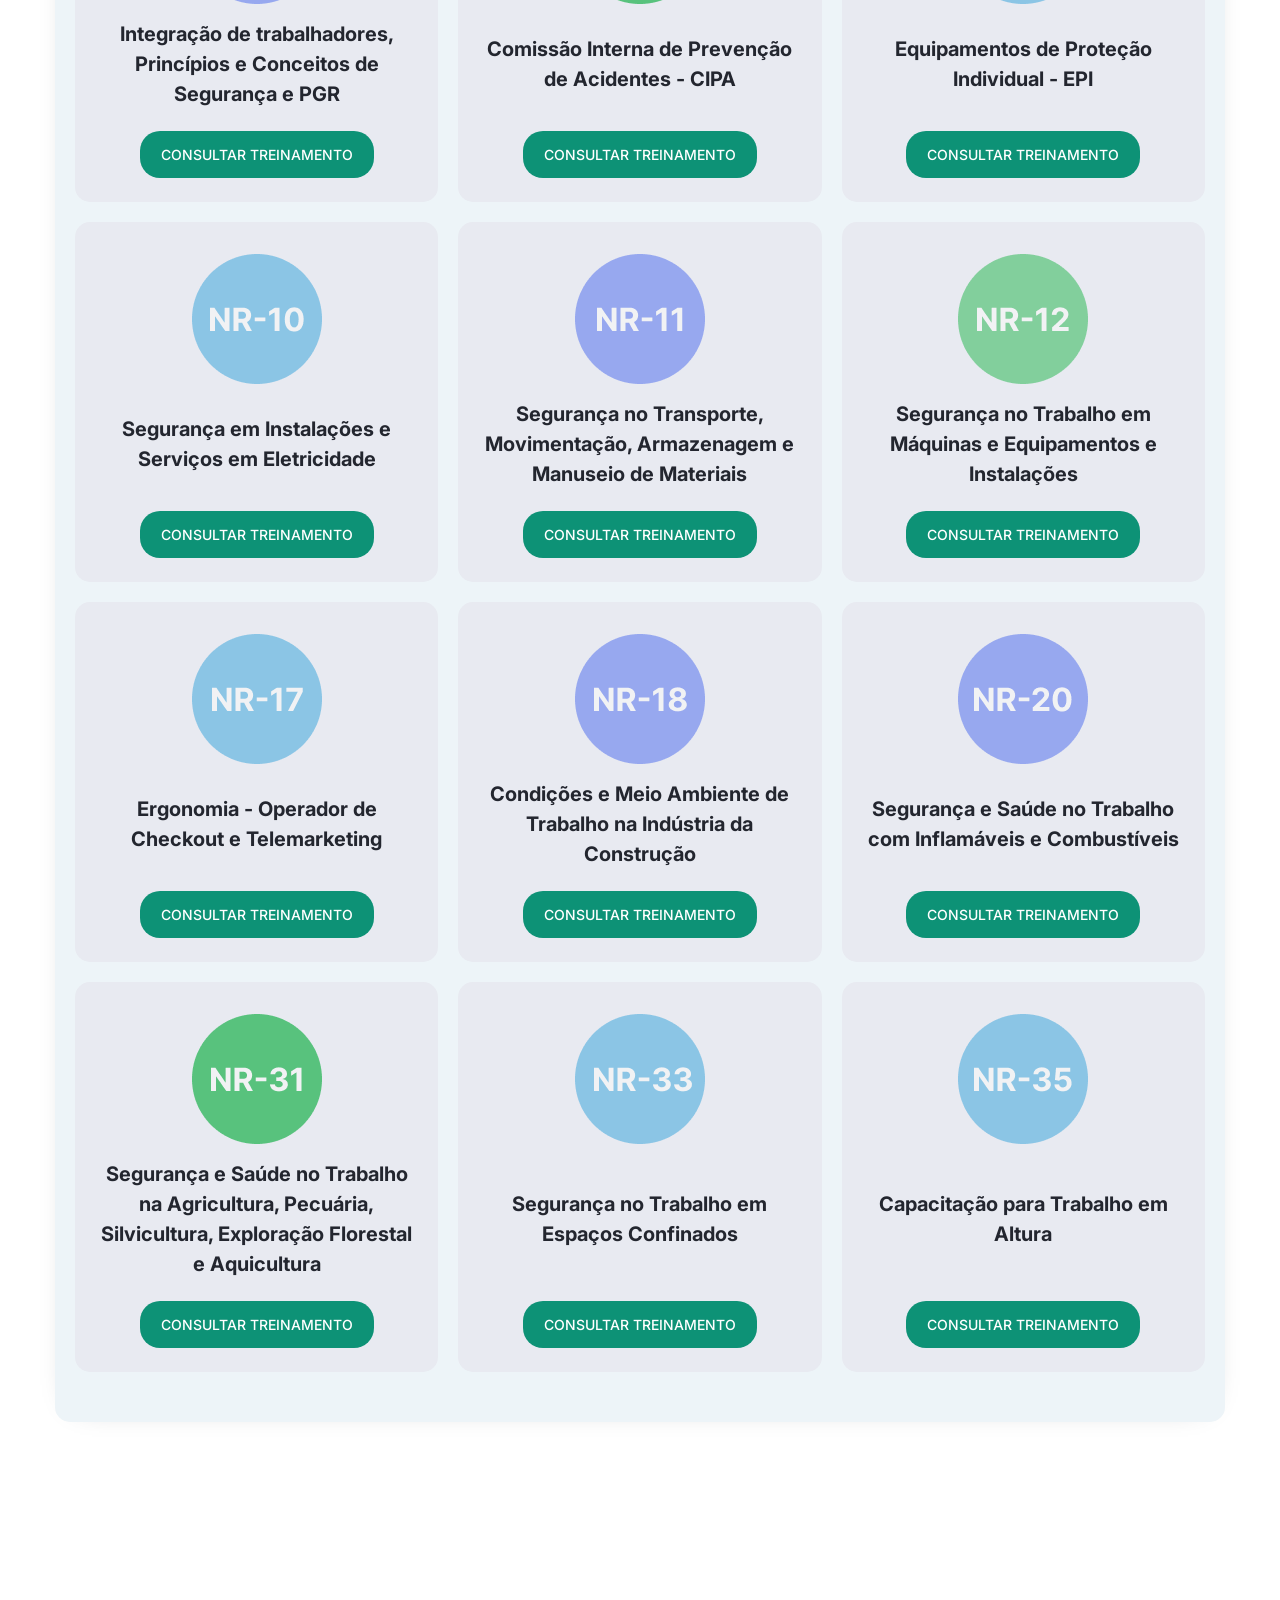
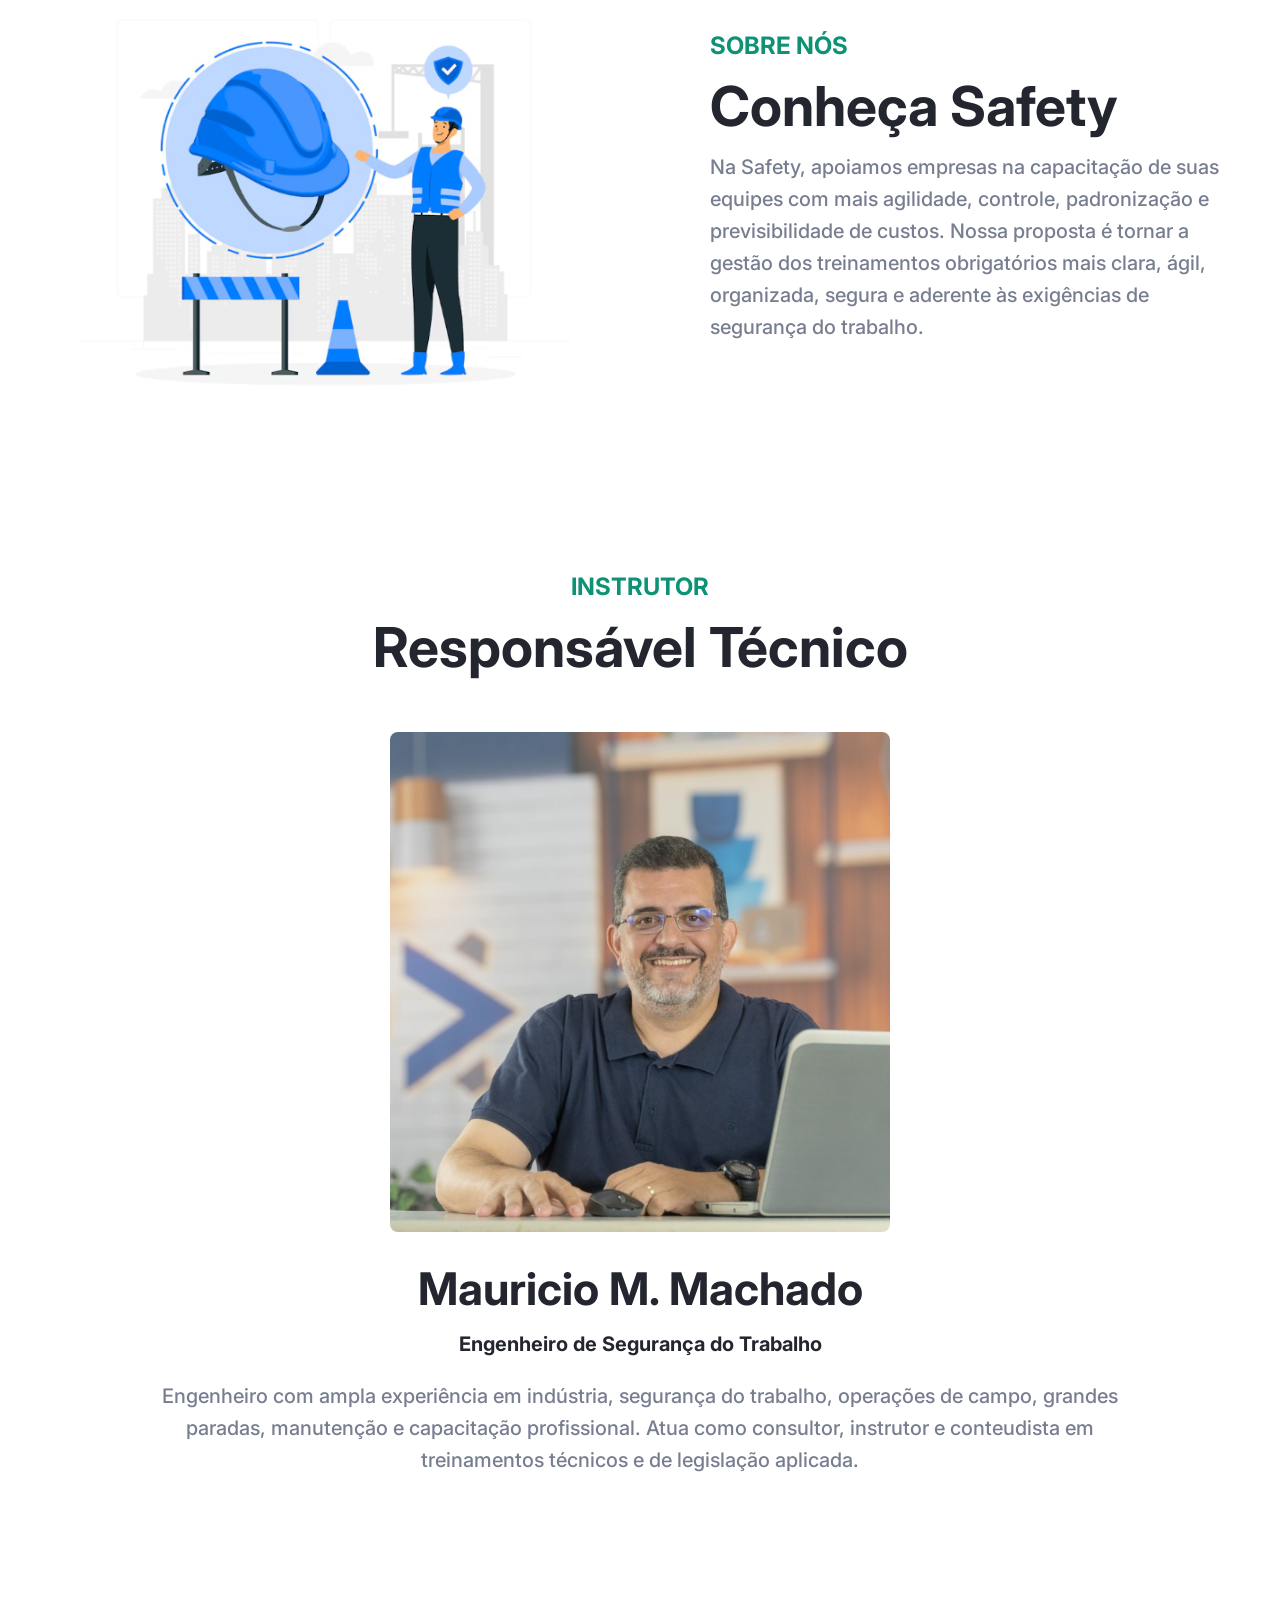
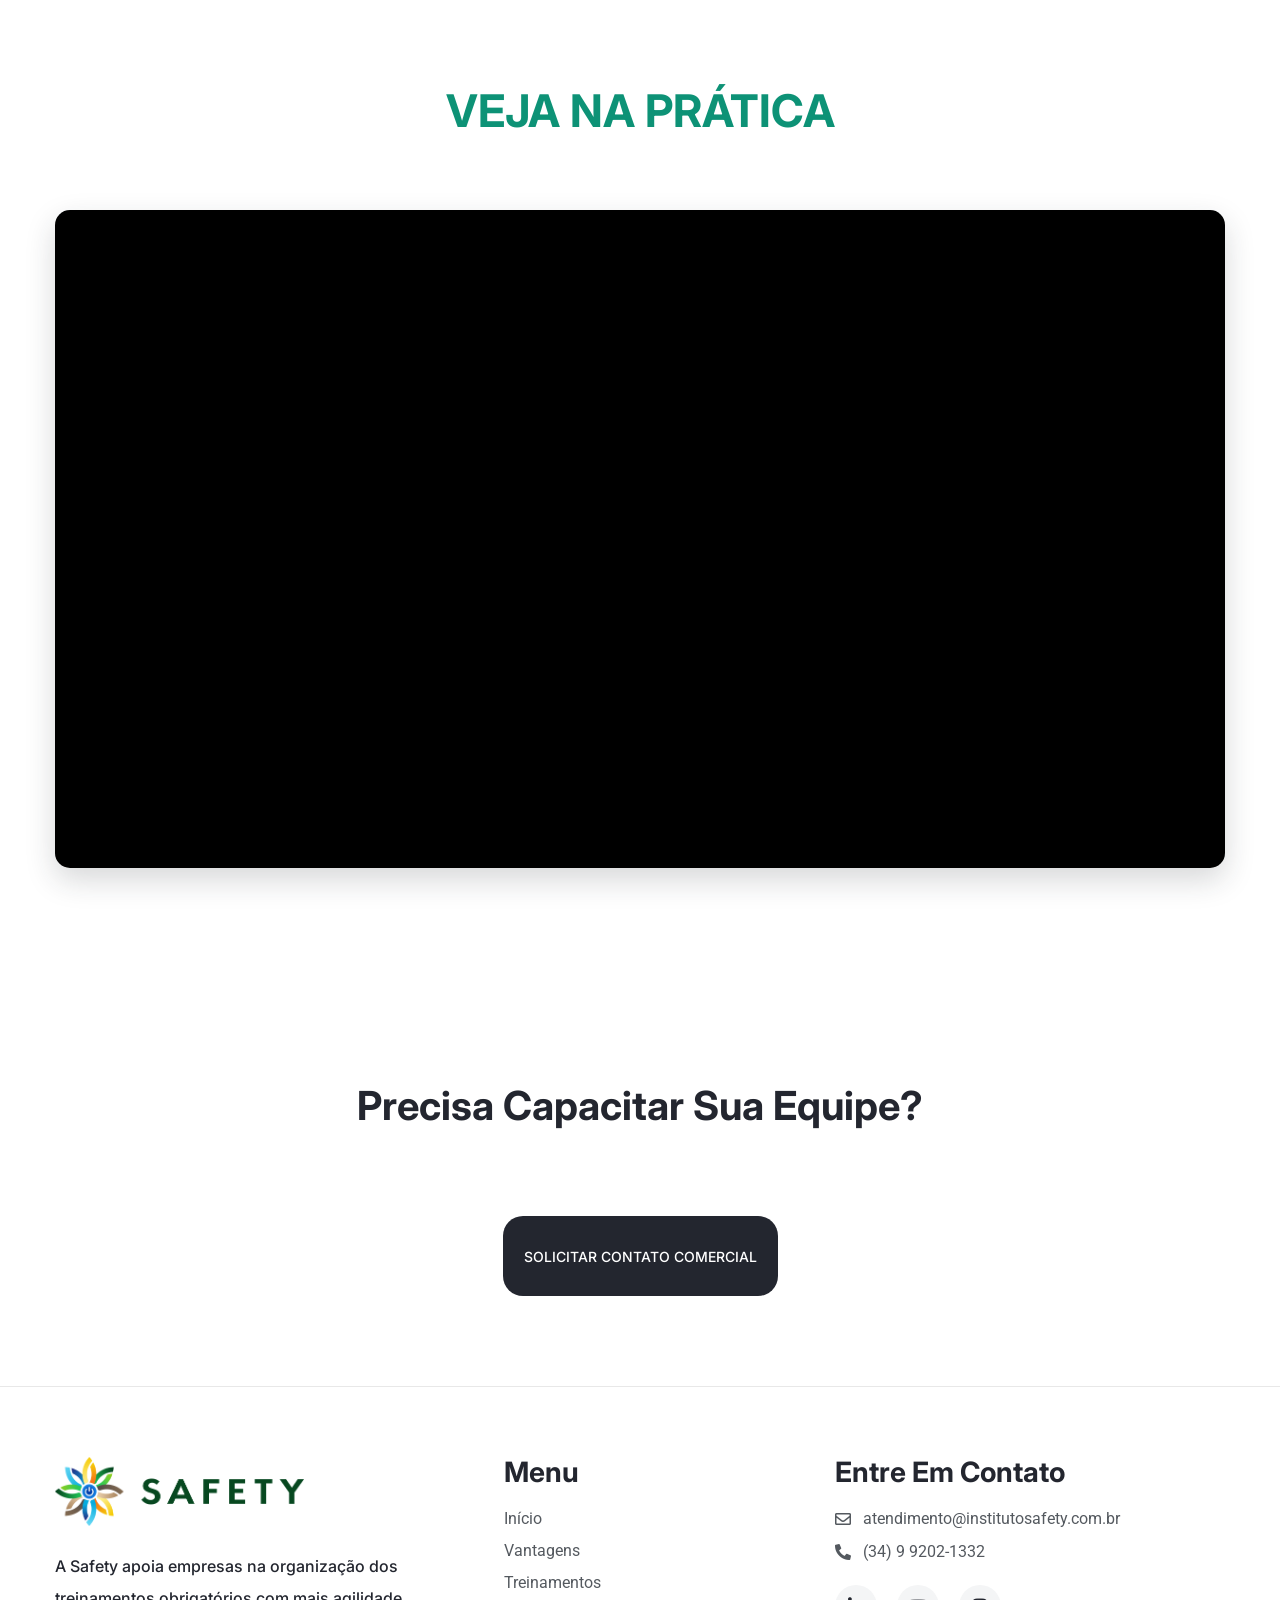
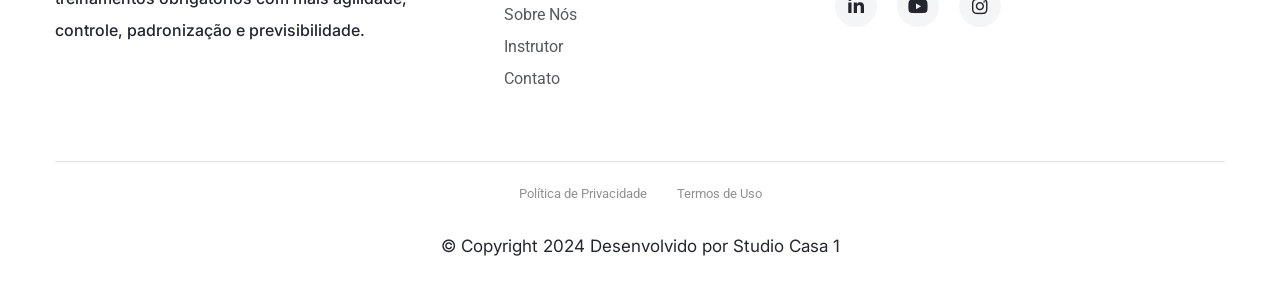
==== commit 122f7c95: "sombreamento eyebrown e tittle" ====
--- a/index.html
+++ b/index.html
@@ -55,7 +55,7 @@
 <div class="hero-slide__content">
 <p class="hero-slide__eyebrow">CAPACITAÇÃO OBRIGATÓRIA</p>
 <h2 class="hero-slide__title">Mais agilidade e padrão para treinar sua equipe</h2>
-<a class="hero-slide__button" href="https://api.whatsapp.com/send?phone=5534992021332" rel="noopener" target="_blank">Solicitar Contato</a>
+<a class="hero-slide__button" href="https://api.whatsapp.com/send?phone=5534992021332" rel="noopener" target="_blank">Solicitar Proposta</a>
 </div>
 </div>
 </article>
@@ -68,7 +68,7 @@
 <div class="hero-slide__content">
 <p class="hero-slide__eyebrow">CONFORMIDADE DESCOMPLICADA</p>
 <h2 class="hero-slide__title">Organize os treinamentos com clareza e apoio</h2>
-<a class="hero-slide__button" href="https://api.whatsapp.com/send?phone=5534992021332" rel="noopener" target="_blank">Falar com Especialista</a>
+<a class="hero-slide__button" href="https://api.whatsapp.com/send?phone=5534992021332" rel="noopener" target="_blank">Solicitar Proposta</a>
 </div>
 </div>
 </article>
@@ -81,7 +81,7 @@
 <div class="hero-slide__content">
 <p class="hero-slide__eyebrow">GESTÃO CLARA</p>
 <h2 class="hero-slide__title">Padronização e previsibilidade para sua operação</h2>
-<a class="hero-slide__button" href="https://api.whatsapp.com/send?phone=5534992021332" rel="noopener" target="_blank">Quero Entender a Solução</a>
+<a class="hero-slide__button" href="https://api.whatsapp.com/send?phone=5534992021332" rel="noopener" target="_blank">Solicitar Proposta</a>
 </div>
 </div>
 </article>
--- a/assets/css/style.css
+++ b/assets/css/style.css
@@ -225,12 +225,7 @@
   z-index:2;
 }
 
-.hero-slide__title {
-     color: orange; /* Cor de preenchimento da letra */
-    -webkit-text-stroke-width: 1px; /* Largura do contorno */
-    -webkit-text-stroke-color: rgb(0, 0, 0);
-
-}
+
 .hero-slide__bg,
 .hero-slide__overlay,
 .hero-slide__inner{
@@ -274,9 +269,10 @@
   line-height:33px;
   text-transform:uppercase;
   animation:fadeInRight .9s ease both;
-  color: rgb(158, 158, 243); /* Cor de preenchimento da letra */
+  color: var(--color-primary); /* Cor de preenchimento da letra */
     -webkit-text-stroke-width: 1px; /* Largura do contorno */
-    -webkit-text-stroke-color: rgb(0, 0, 0);
+    -webkit-text-stroke-color: #000000;
+    text-shadow: 2px 2px 5px rgba(0,0,0,0.5);
 }
 .hero-slide__title{
   margin:0;
@@ -286,6 +282,9 @@
   line-height:80px;
   text-transform:uppercase;
   animation:fadeInRight 1.05s ease both;
+  color: var(--color-primary);
+  -webkit-text-stroke: 1px black;
+  text-shadow: 2px 2px 8px rgba(0,0,0,0.5);
 }
 .hero-slide__button{
   display:inline-flex;
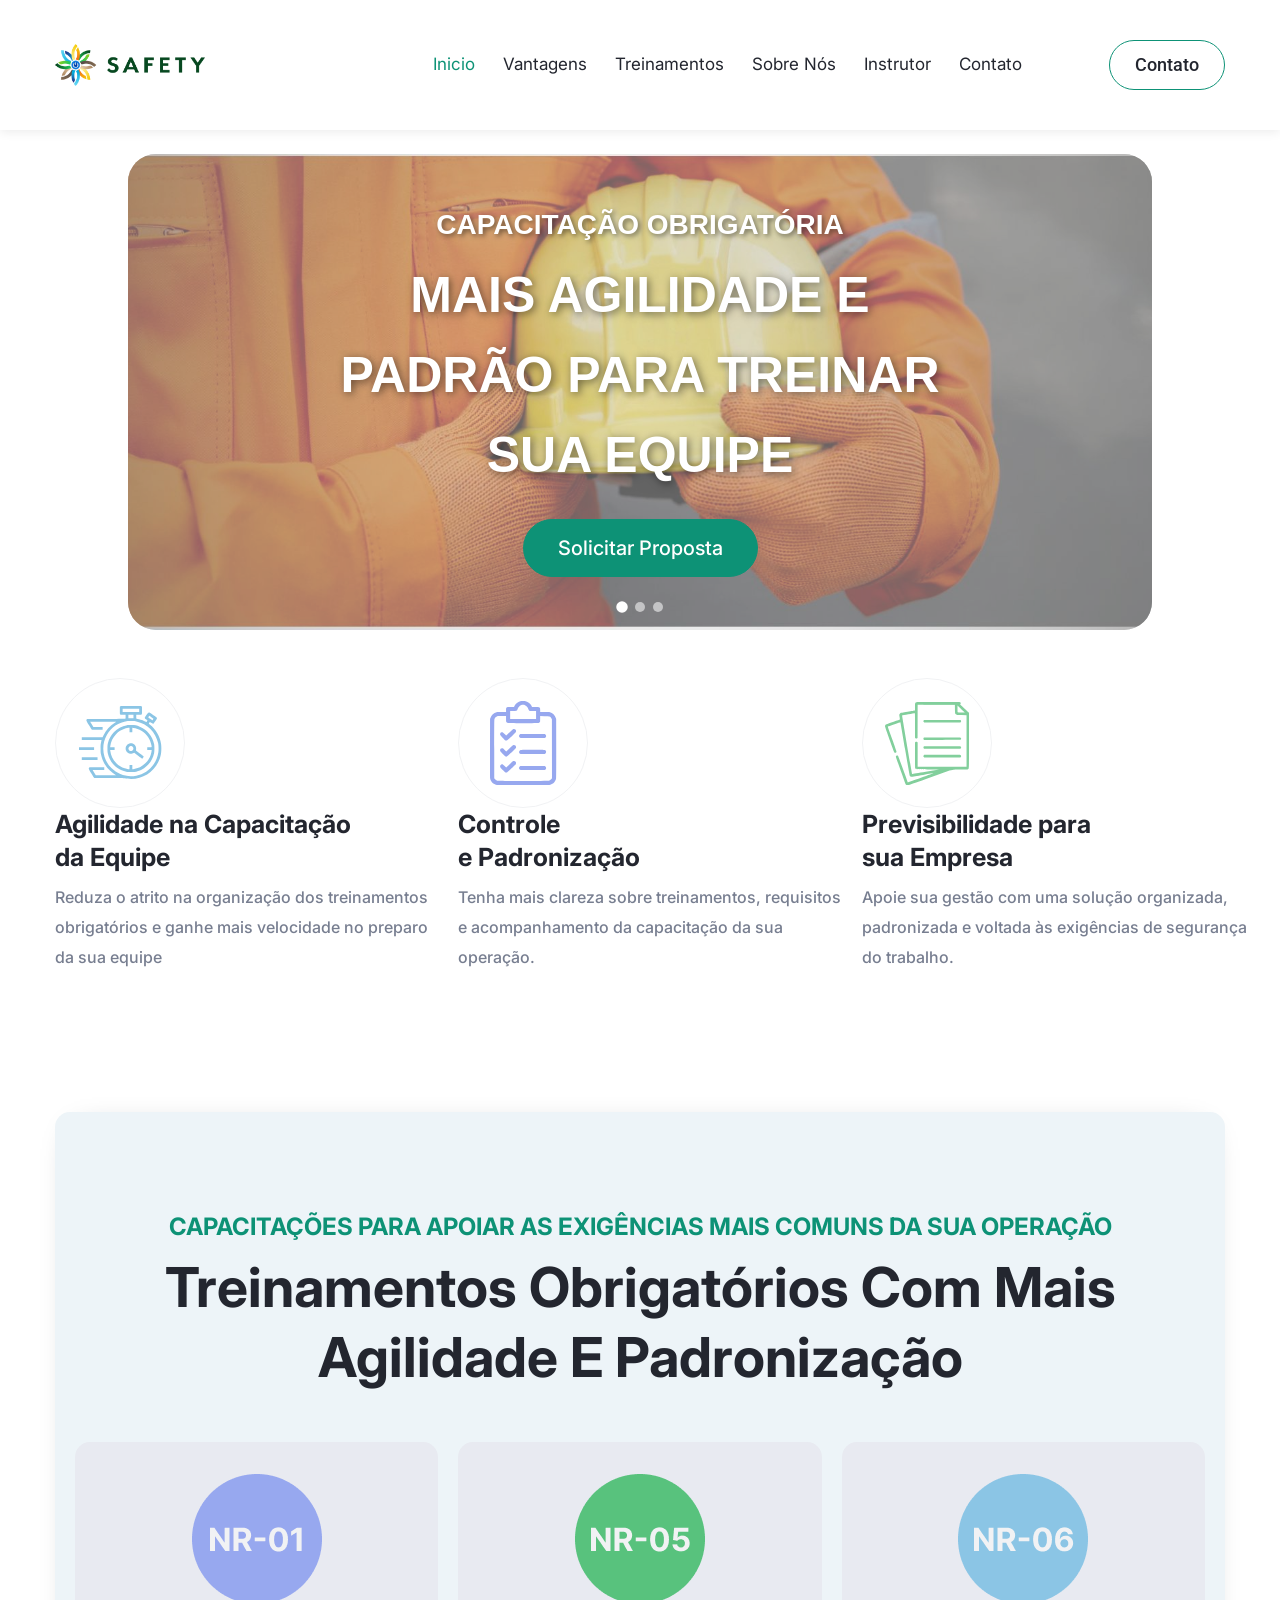
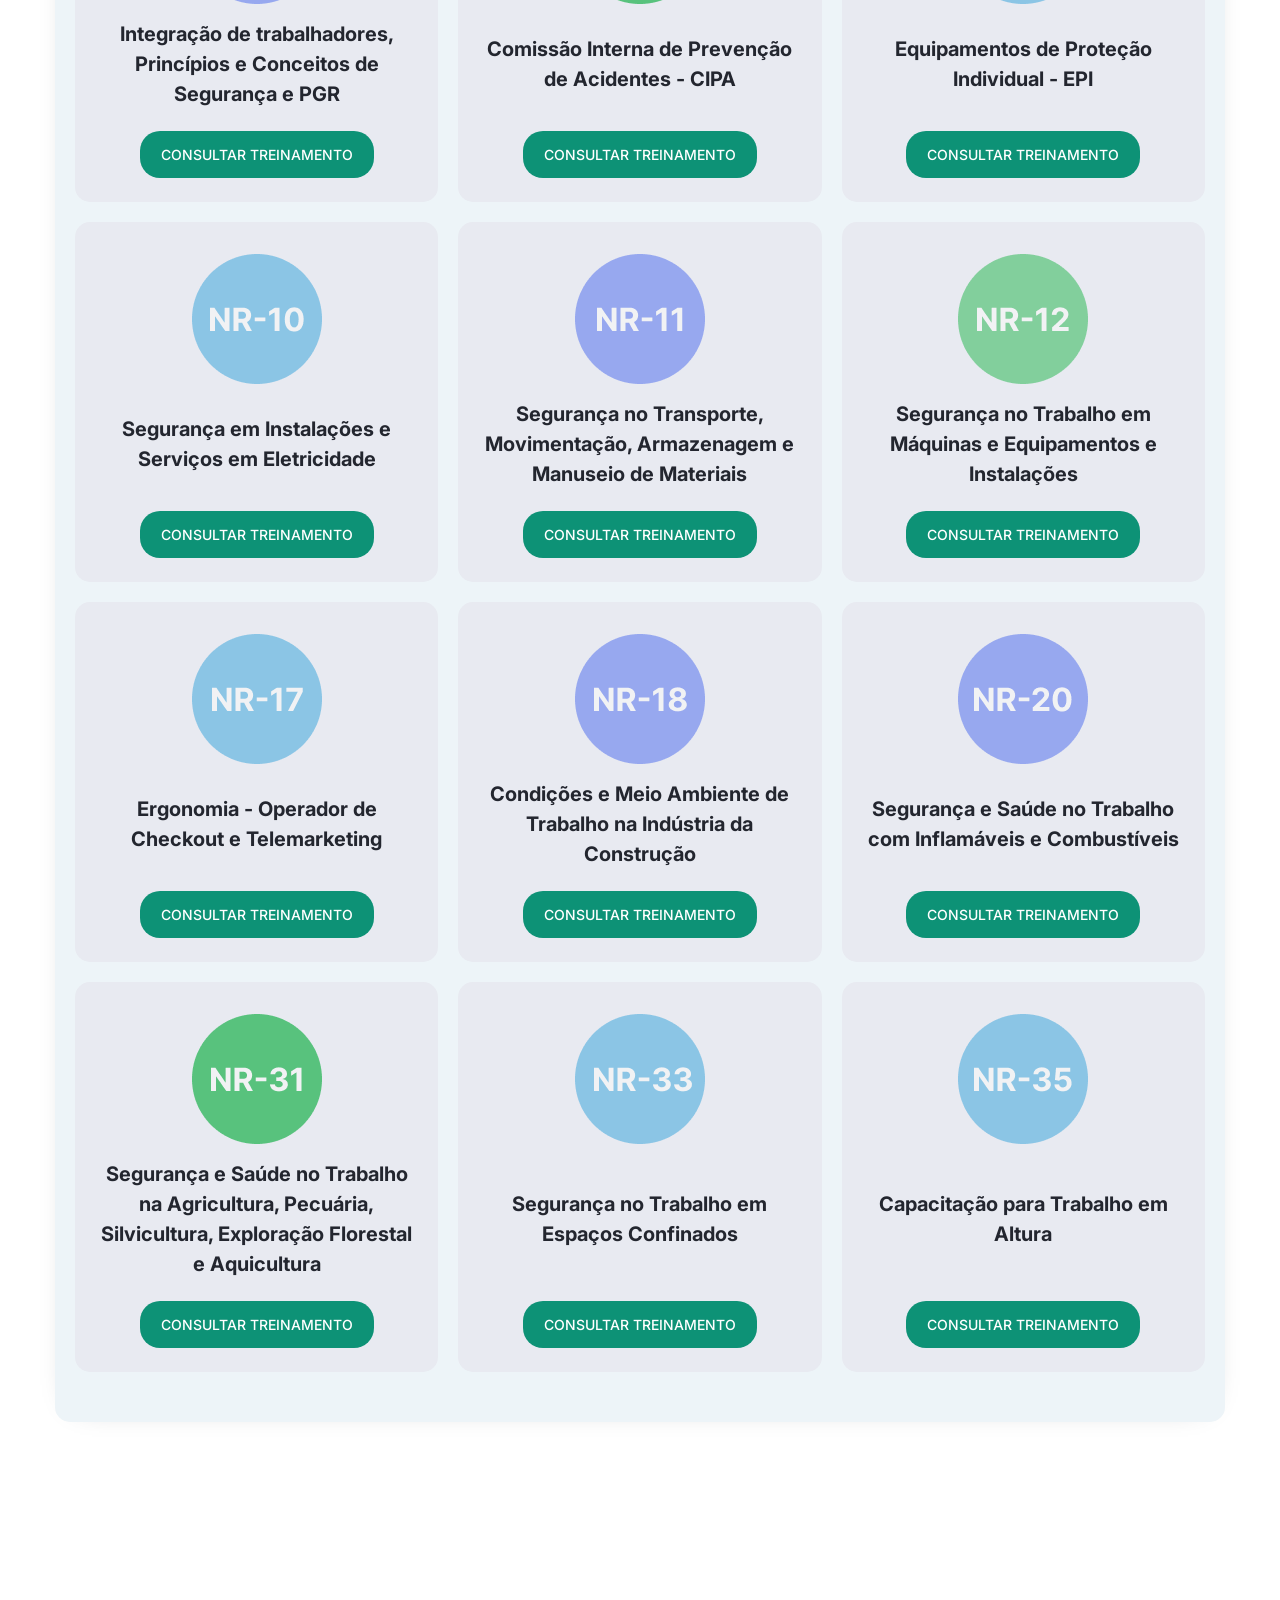
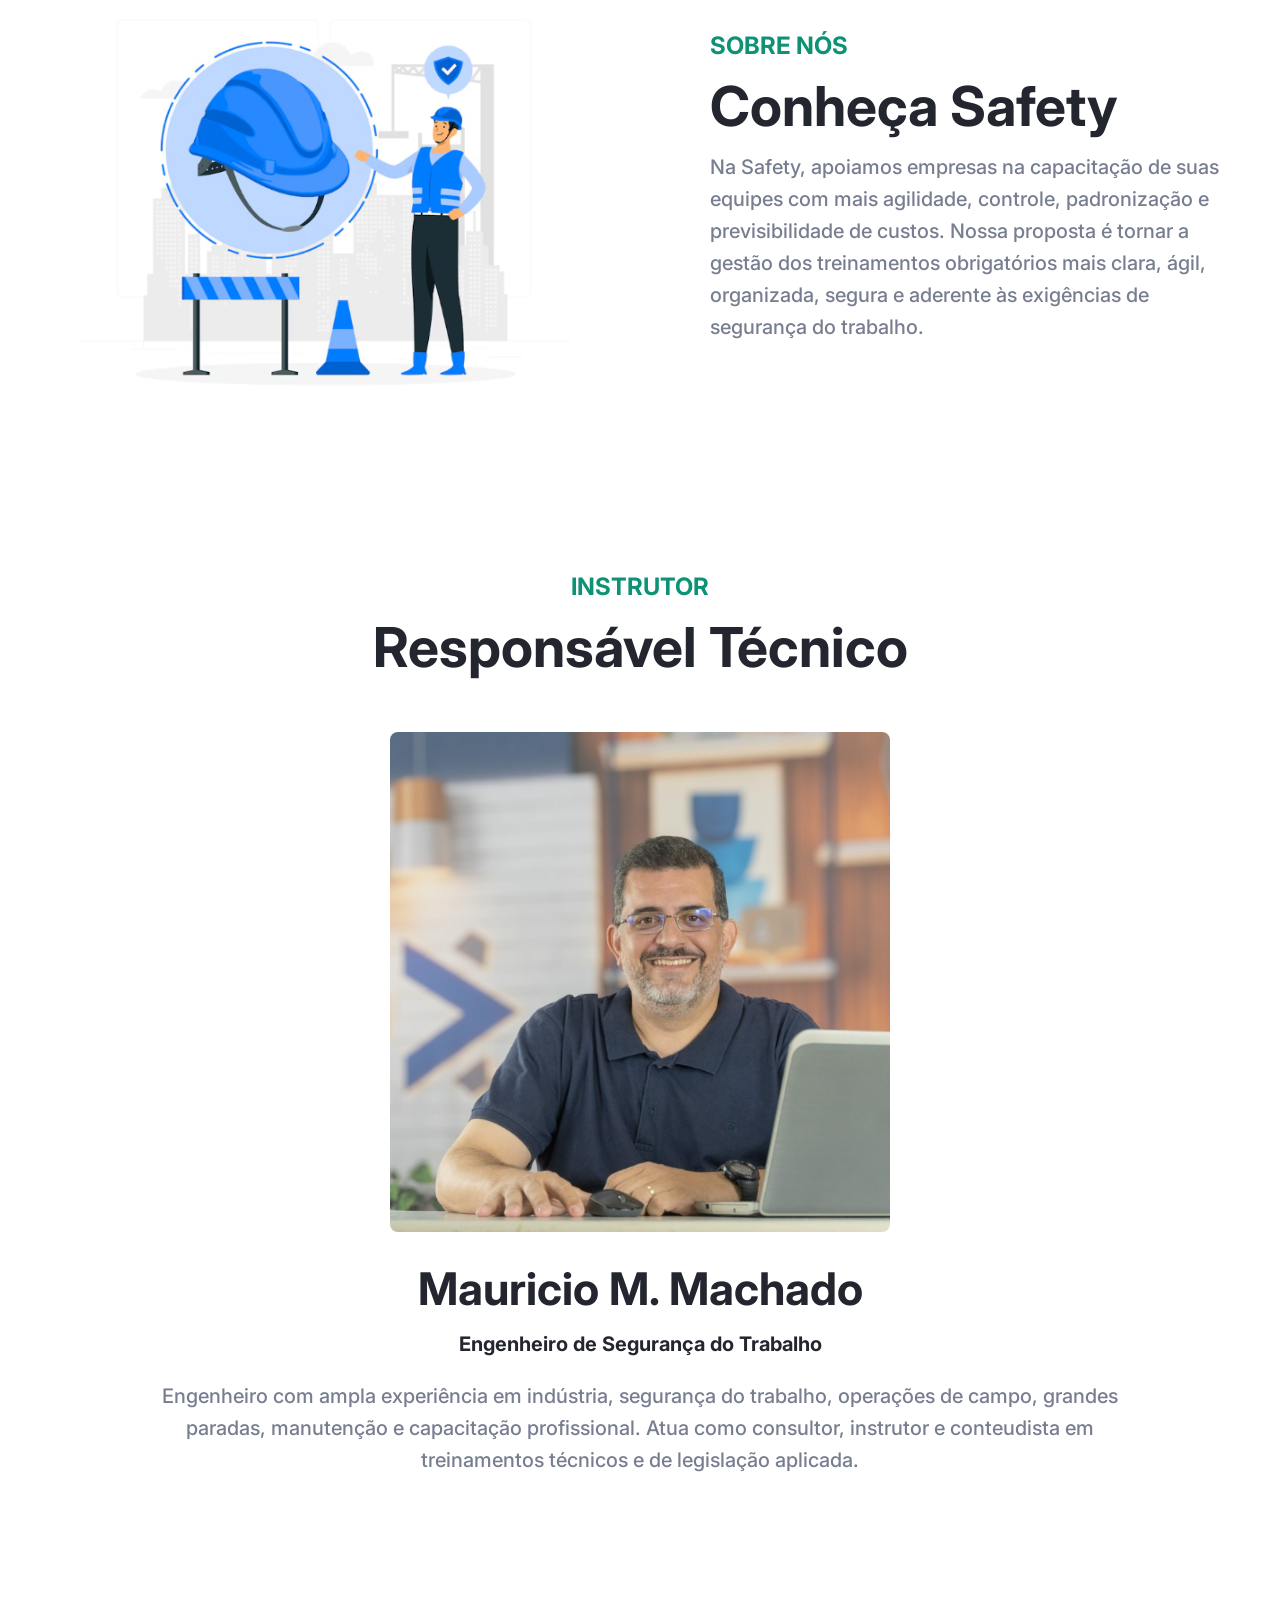
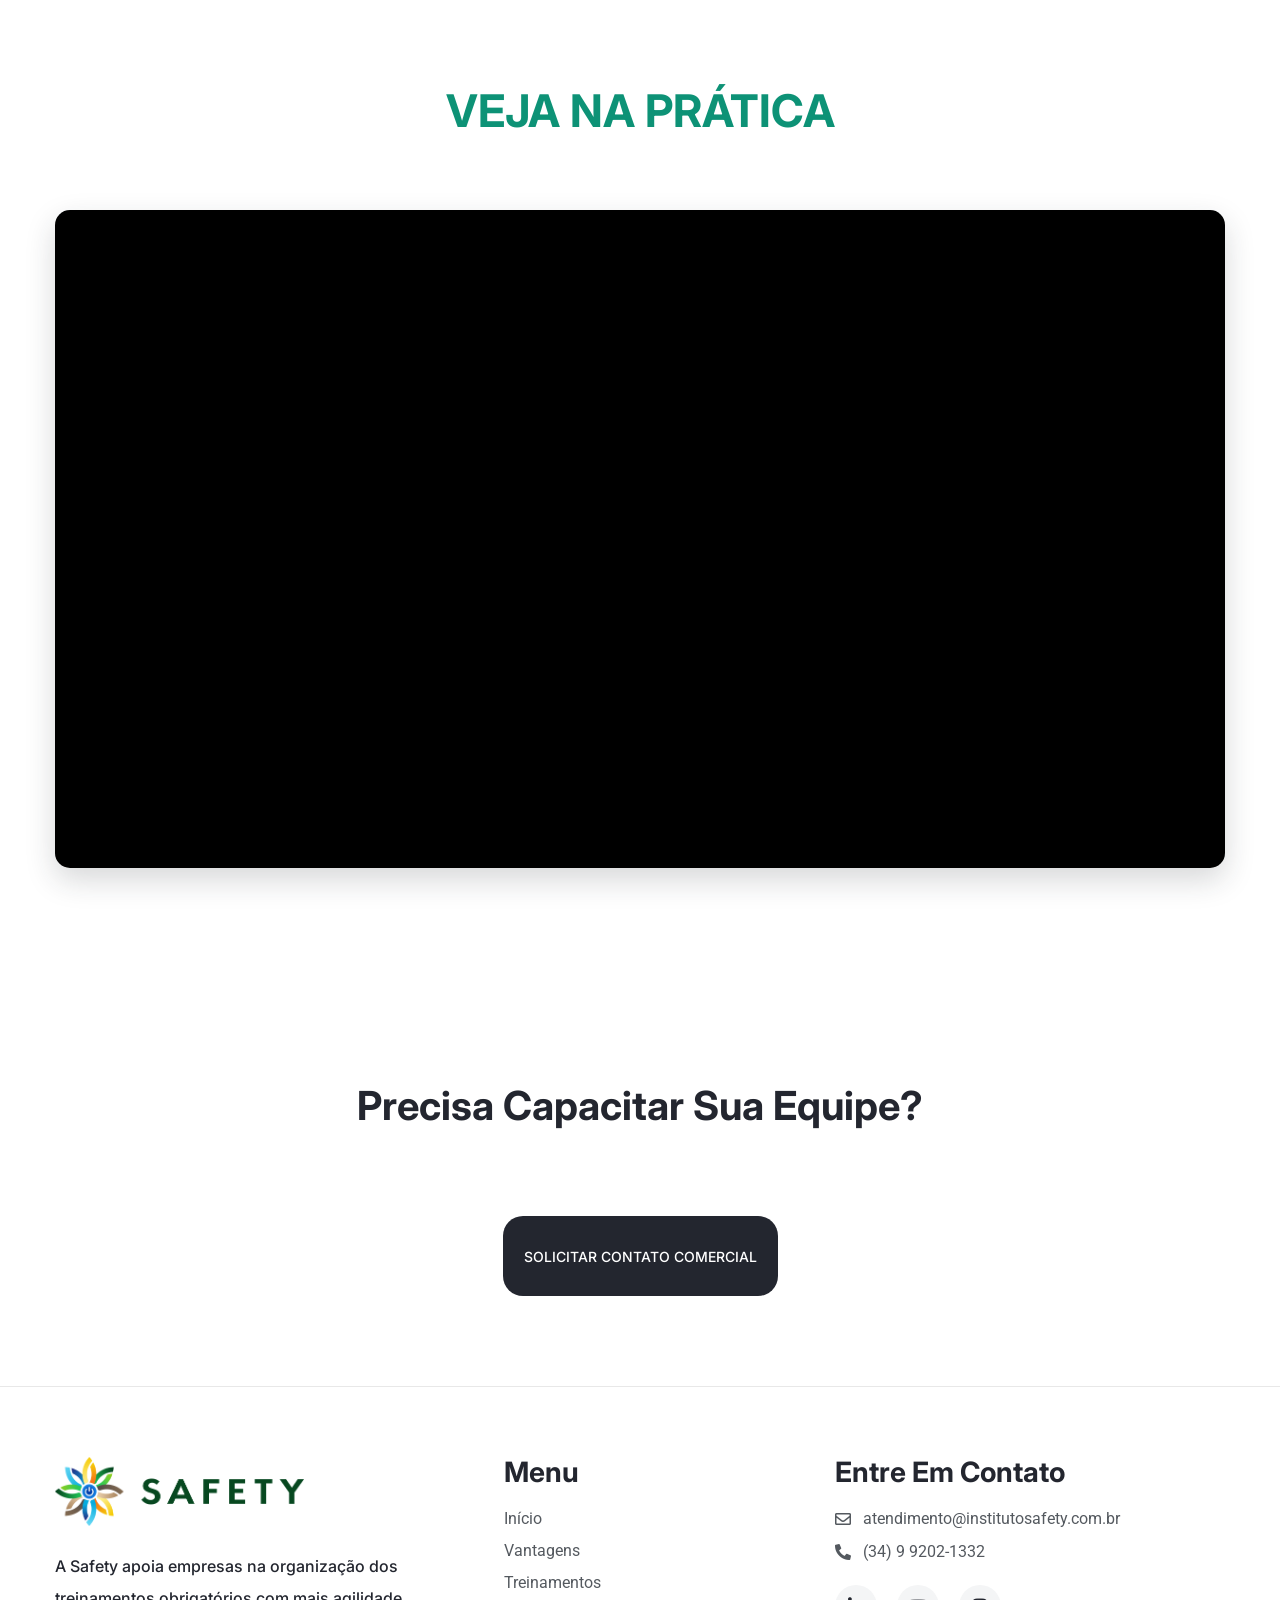
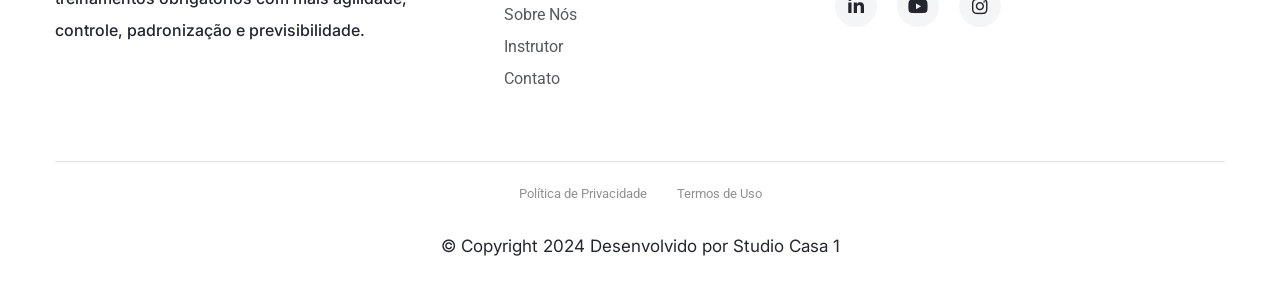
==== commit d70f9ba6: "fotos escurecidas e troca da cor da fonte para branco" ====
--- a/index.html
+++ b/index.html
@@ -49,7 +49,7 @@
 <div class="hero-slider__track">
     <!--SLIDE 1-->
 <article aria-hidden="false" class="hero-slide is-active" data-slide="1">
-<div class="hero-slide__bg" style="background-image: url('./assets/images/safety-nr1-curso-1-1.png');"></div>
+<div class="hero-slide__bg" style="background-image: url('./assets/images/safety-nr1-curso-1-1.jpg');"></div>
 <div class="hero-slide__overlay"></div>
 <div class="hero-slide__inner">
 <div class="hero-slide__content">
--- a/assets/css/style.css
+++ b/assets/css/style.css
@@ -269,9 +269,7 @@
   line-height:33px;
   text-transform:uppercase;
   animation:fadeInRight .9s ease both;
-  color: var(--color-primary); /* Cor de preenchimento da letra */
-    -webkit-text-stroke-width: 1px; /* Largura do contorno */
-    -webkit-text-stroke-color: #000000;
+  color: white; /* Cor de preenchimento da letra */
     text-shadow: 2px 2px 5px rgba(0,0,0,0.5);
 }
 .hero-slide__title{
@@ -282,8 +280,7 @@
   line-height:80px;
   text-transform:uppercase;
   animation:fadeInRight 1.05s ease both;
-  color: var(--color-primary);
-  -webkit-text-stroke: 1px black;
+  color: white;
   text-shadow: 2px 2px 8px rgba(0,0,0,0.5);
 }
 .hero-slide__button{
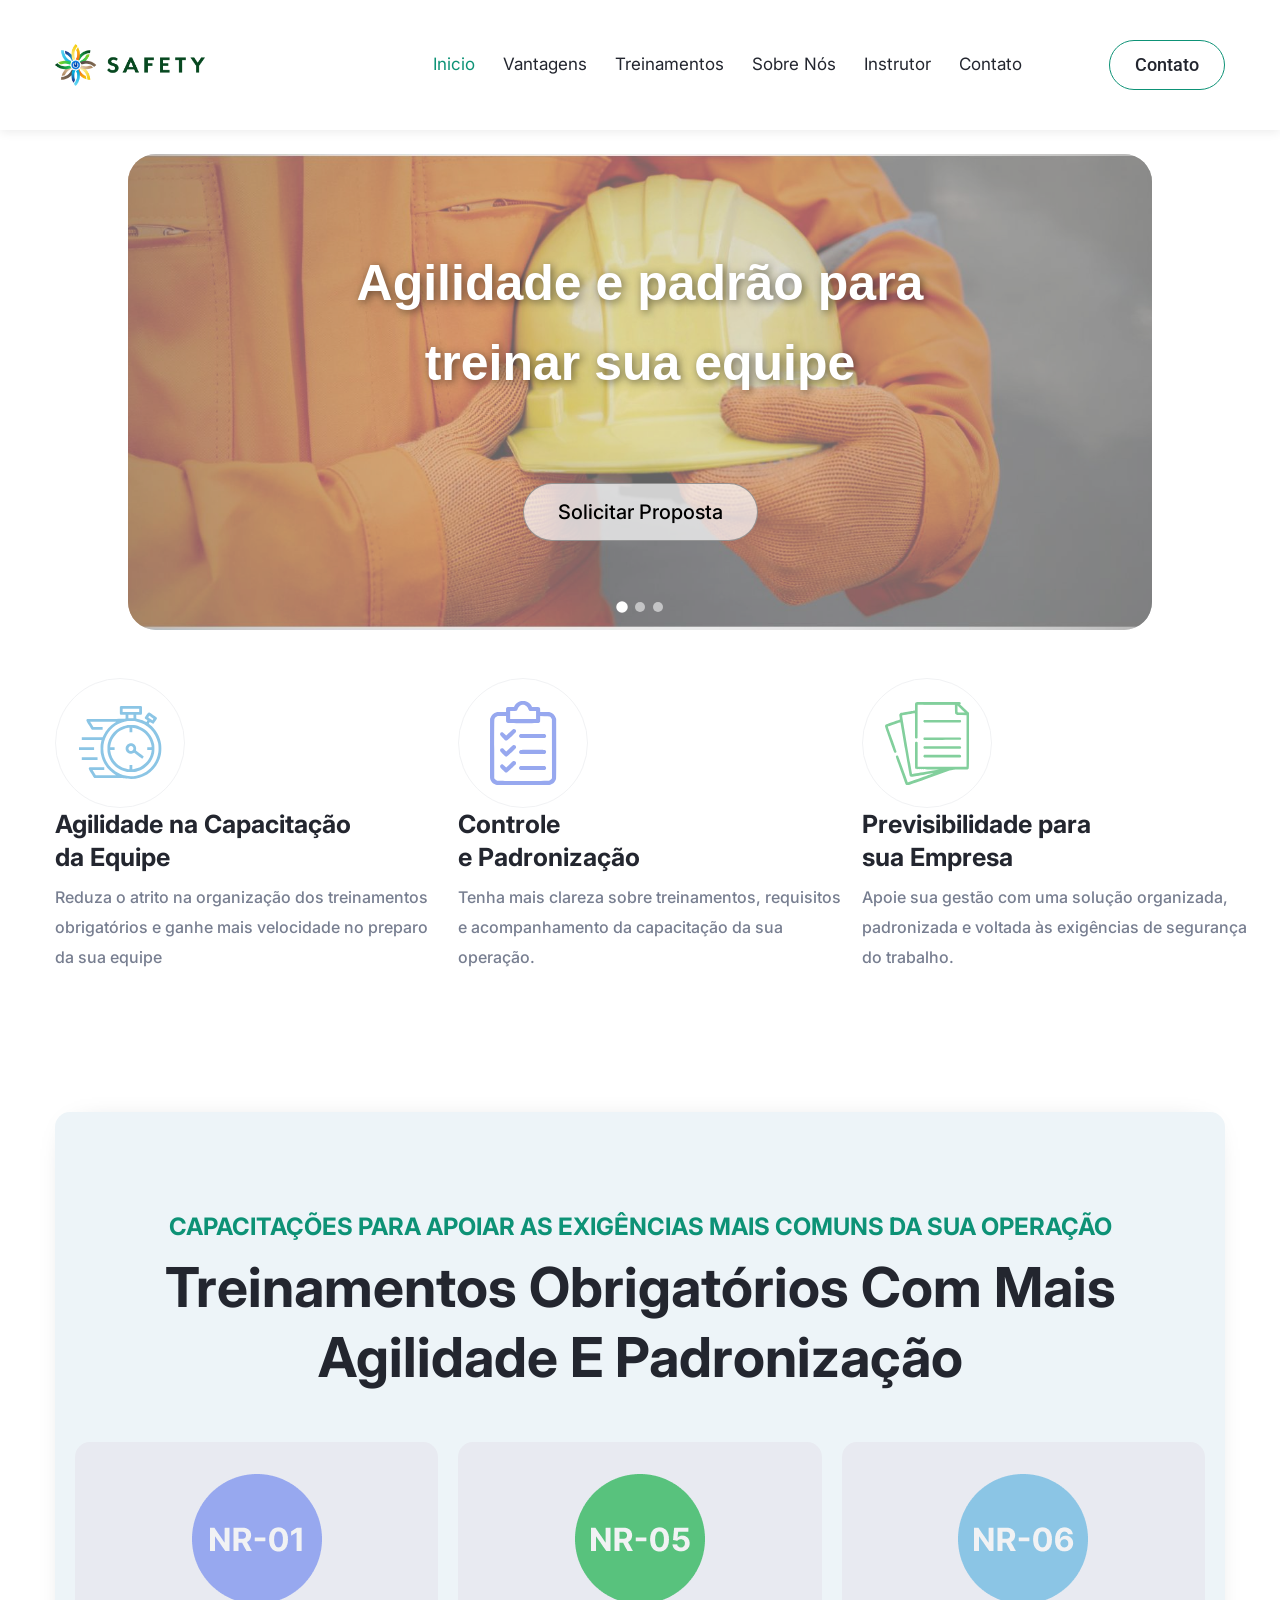
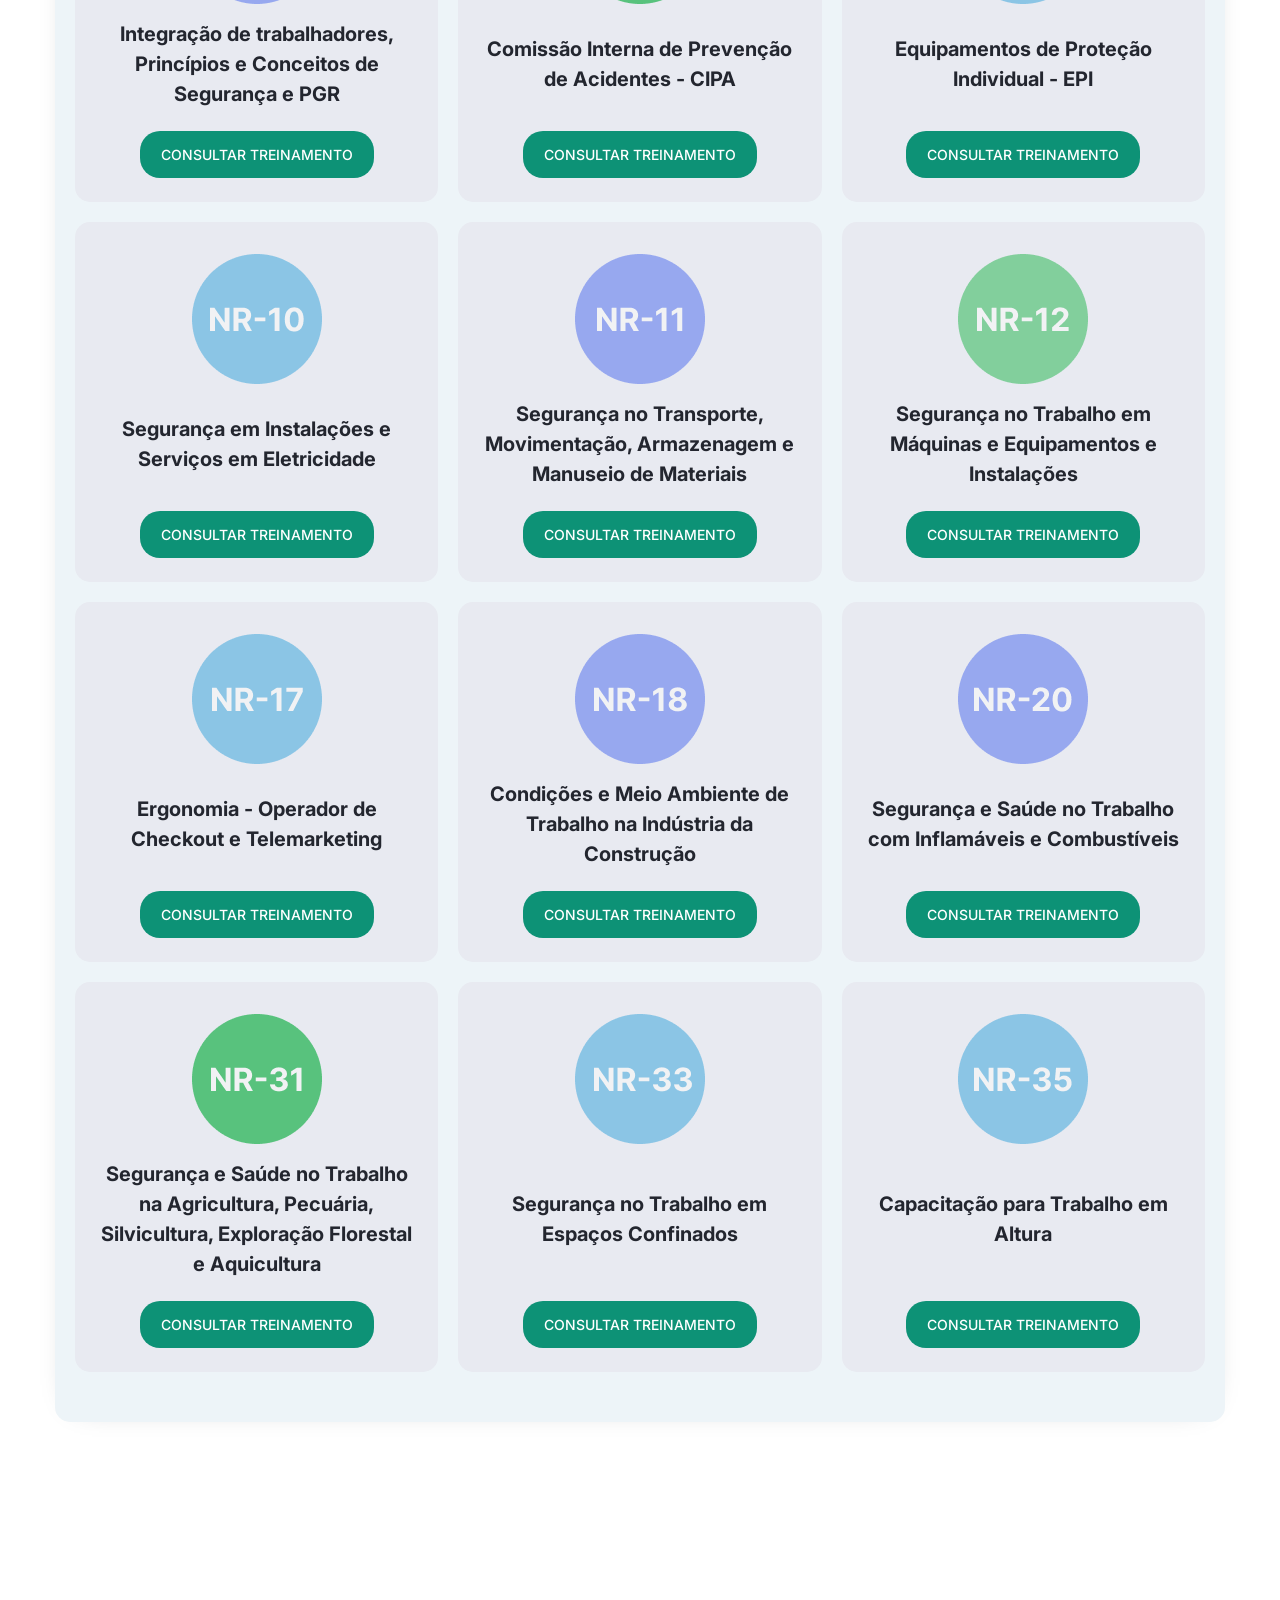
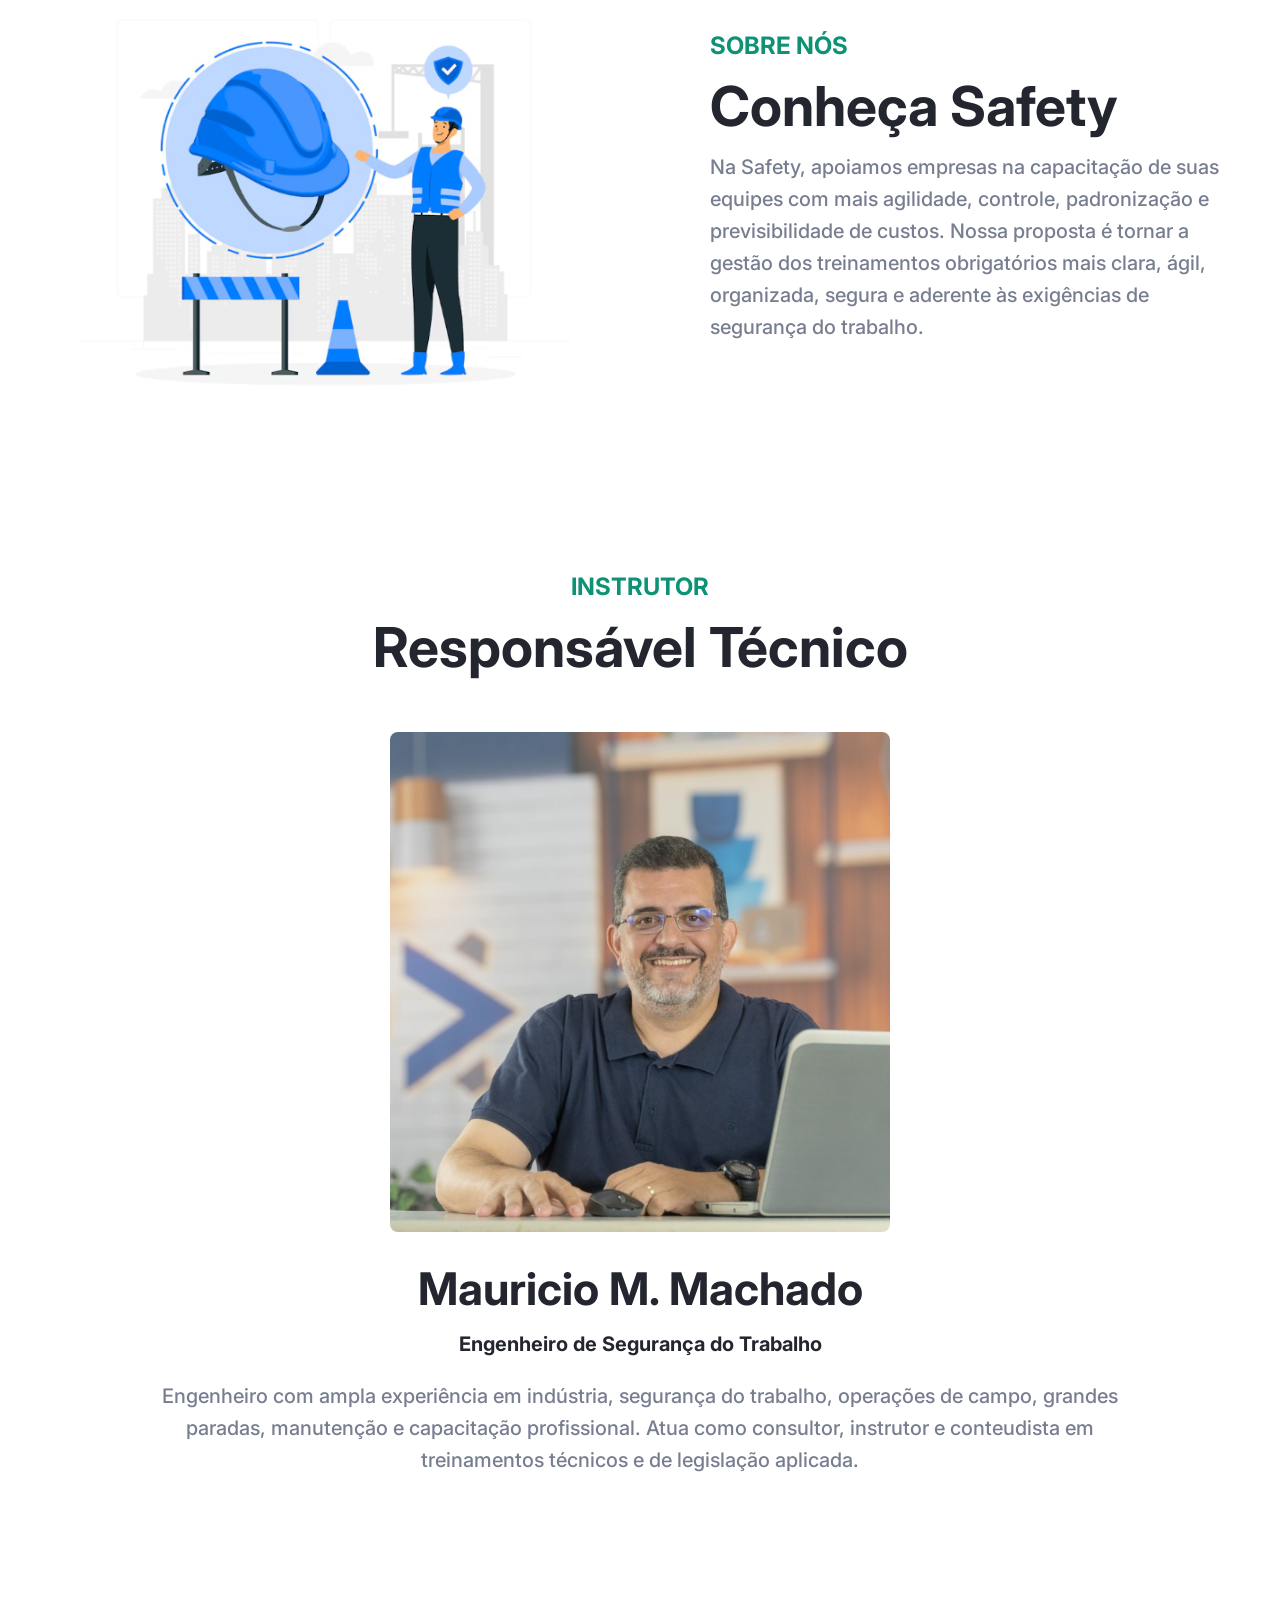
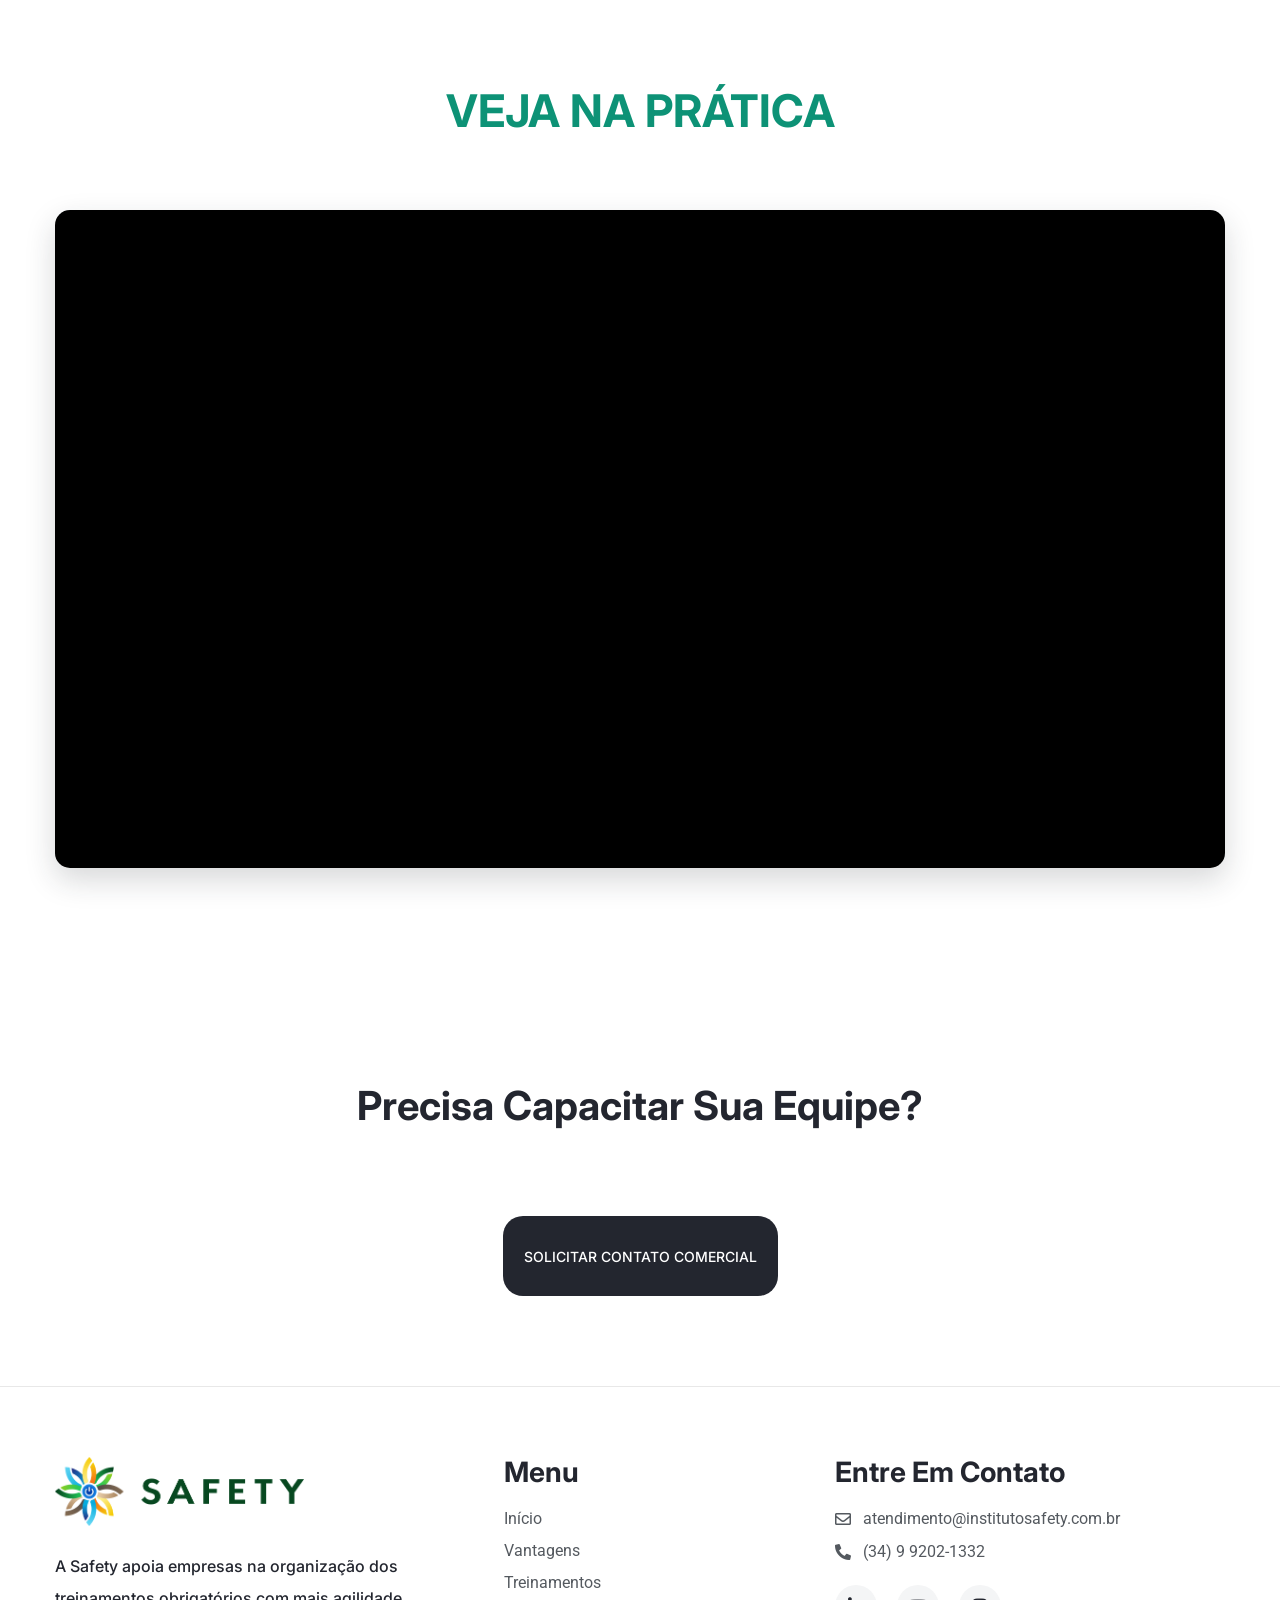
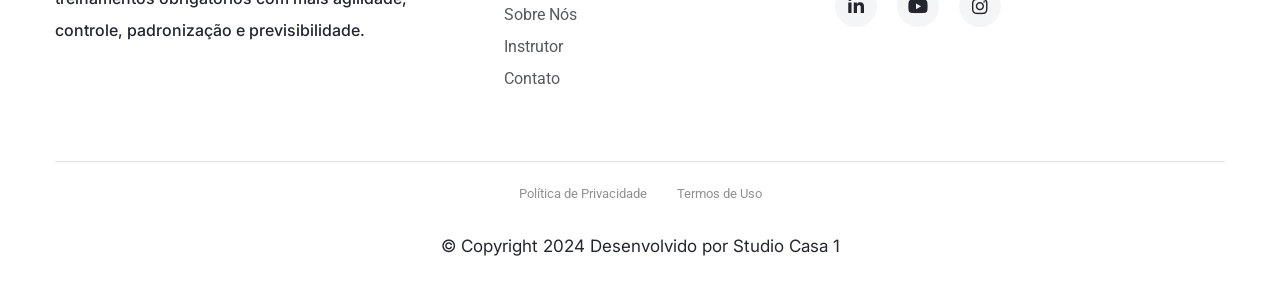
==== commit 5858b95f: "button alterado" ====
--- a/index.html
+++ b/index.html
@@ -53,8 +53,7 @@
 <div class="hero-slide__overlay"></div>
 <div class="hero-slide__inner">
 <div class="hero-slide__content">
-<p class="hero-slide__eyebrow">CAPACITAÇÃO OBRIGATÓRIA</p>
-<h2 class="hero-slide__title">Mais agilidade e padrão para treinar sua equipe</h2>
+<h2 class="hero-slide__title">Agilidade e padrão para treinar sua equipe</h2>
 <a class="hero-slide__button" href="https://api.whatsapp.com/send?phone=5534992021332" rel="noopener" target="_blank">Solicitar Proposta</a>
 </div>
 </div>
@@ -66,8 +65,7 @@
 <div class="hero-slide__overlay"></div>
 <div class="hero-slide__inner">
 <div class="hero-slide__content">
-<p class="hero-slide__eyebrow">CONFORMIDADE DESCOMPLICADA</p>
-<h2 class="hero-slide__title">Organize os treinamentos com clareza e apoio</h2>
+<h2 class="hero-slide__title">Treinamentos com clareza e apoio</h2>
 <a class="hero-slide__button" href="https://api.whatsapp.com/send?phone=5534992021332" rel="noopener" target="_blank">Solicitar Proposta</a>
 </div>
 </div>
@@ -79,8 +77,7 @@
 <div class="hero-slide__overlay"></div>
 <div class="hero-slide__inner">
 <div class="hero-slide__content">
-<p class="hero-slide__eyebrow">GESTÃO CLARA</p>
-<h2 class="hero-slide__title">Padronização e previsibilidade para sua operação</h2>
+<h2 class="hero-slide__title">Previsibilidade para sua operação</h2>
 <a class="hero-slide__button" href="https://api.whatsapp.com/send?phone=5534992021332" rel="noopener" target="_blank">Solicitar Proposta</a>
 </div>
 </div>
--- a/assets/css/style.css
+++ b/assets/css/style.css
@@ -274,11 +274,10 @@
 }
 .hero-slide__title{
   margin:0;
-  font-family:'Franklin Gothic Medium', 'Arial Narrow', Arial, sans-serif;
+  font-family: 'Lucida Sans', 'Lucida Sans Regular', 'Lucida Grande', 'Lucida Sans Unicode', Geneva, Verdana, sans-serif;
   font-size:50px;
   font-weight:700;
   line-height:80px;
-  text-transform:uppercase;
   animation:fadeInRight 1.05s ease both;
   color: white;
   text-shadow: 2px 2px 8px rgba(0,0,0,0.5);
@@ -287,12 +286,12 @@
   display:inline-flex;
   align-items:center;
   justify-content:center;
-  margin-top:24px;
+  margin-top:80px;
   padding:16px 34px;
-  border:1px solid var(--color-primary);
+  border:1px solid rgba(128, 128, 128, 0.781);
   border-radius:100px;
-  background-color:var(--color-primary);
-  color:#fff;
+  background-color:#ffffffb2;
+  color:#000000;
   font-family:"Inter",sans-serif;
   font-size:20px;
   font-weight:500;
@@ -304,9 +303,9 @@
   animation:fadeInRight 1.2s ease both;
 }
 .hero-slide__button:hover{
-  background-color:#fff;
-  border-color:#fff;
-  color:var(--color-dark);
+  background-color:var(--color-primary);
+  border:1px solid rgba(128, 128, 128, 0.781);
+  color: white;
 }
 .hero-slider__pagination{
   position:absolute;
@@ -969,7 +968,8 @@
   .hero-slide__content{max-width:100%}
   .hero-slide__eyebrow{font-size:18px;line-height:24px}
   .hero-slide__title{font-size:36px;line-height:40px}
-  .hero-slide__button{font-size:16px;line-height:20px;padding:14px 28px}
+  .hero-slide__button{font-size:16px;line-height:20px;padding:14px 28px;
+  margin-top: 25px;}
   .features-grid,
   .standards-grid,
   .trainings-grid,
